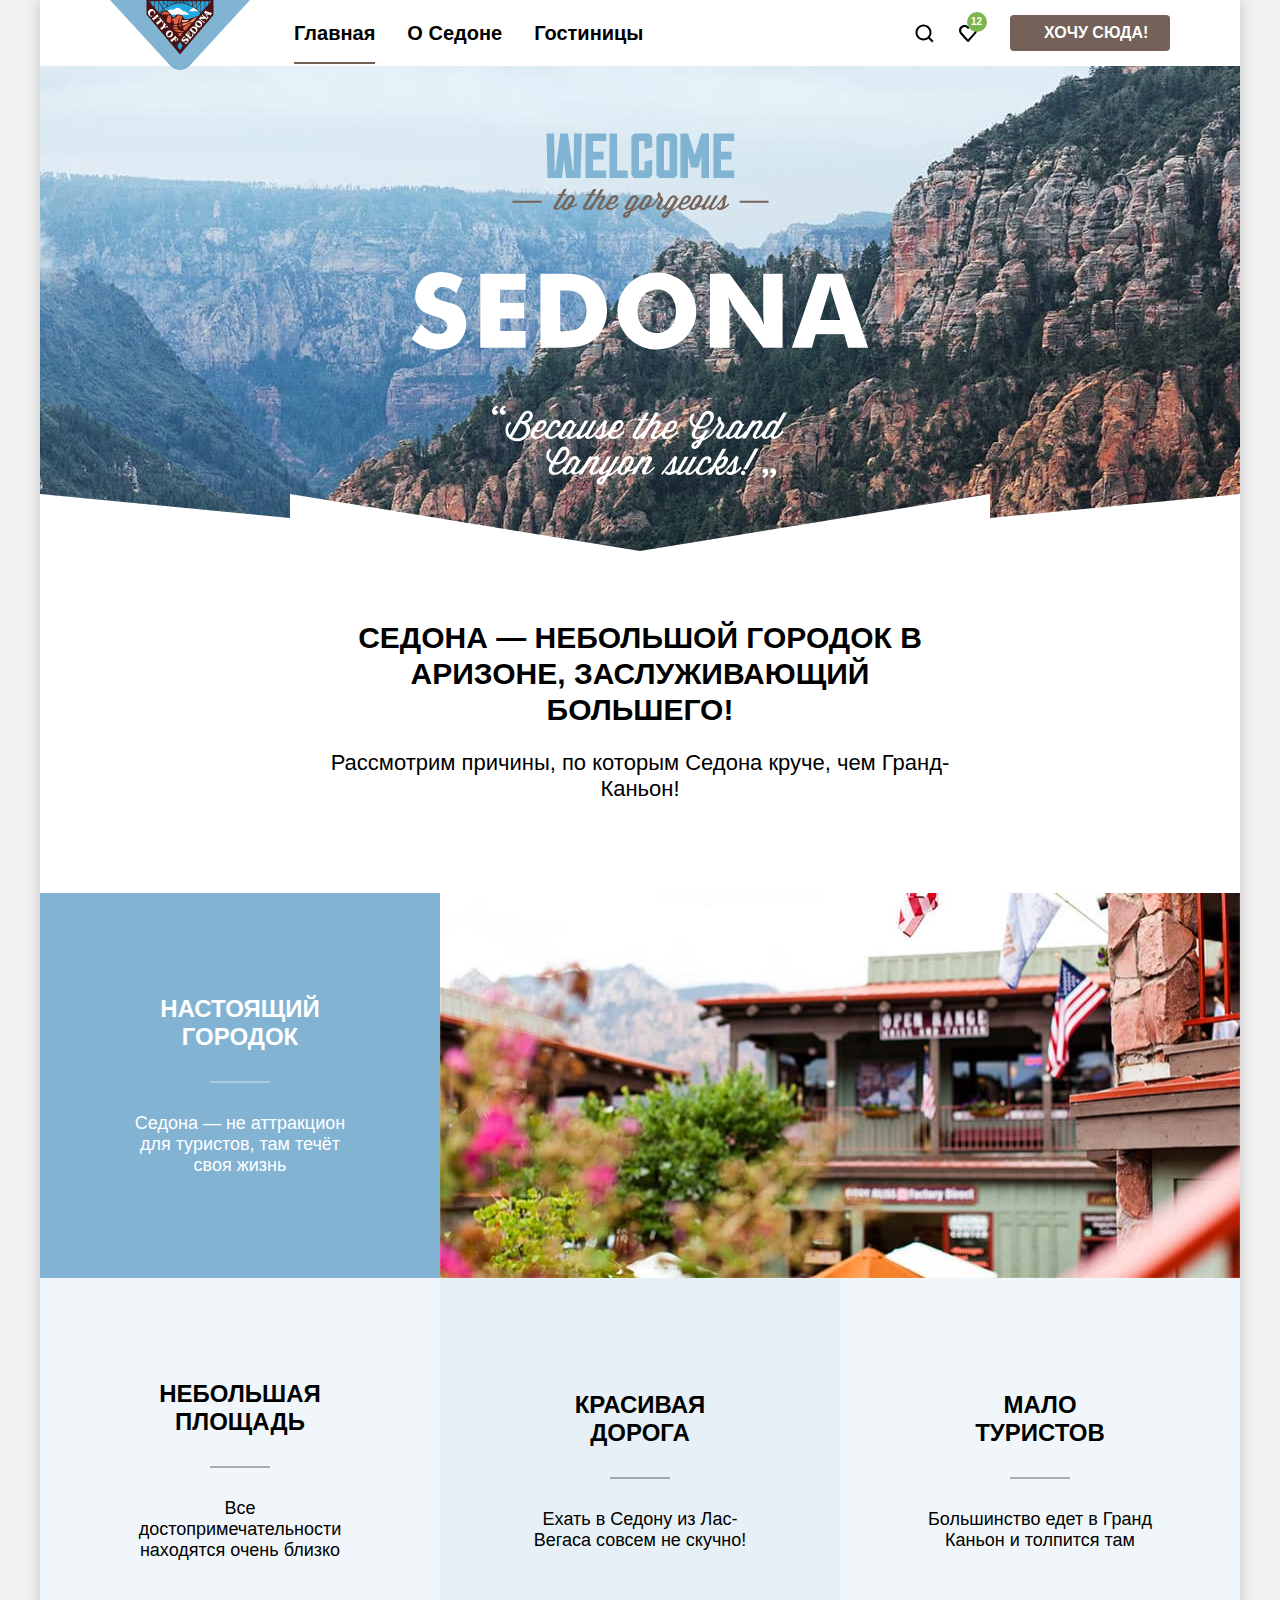
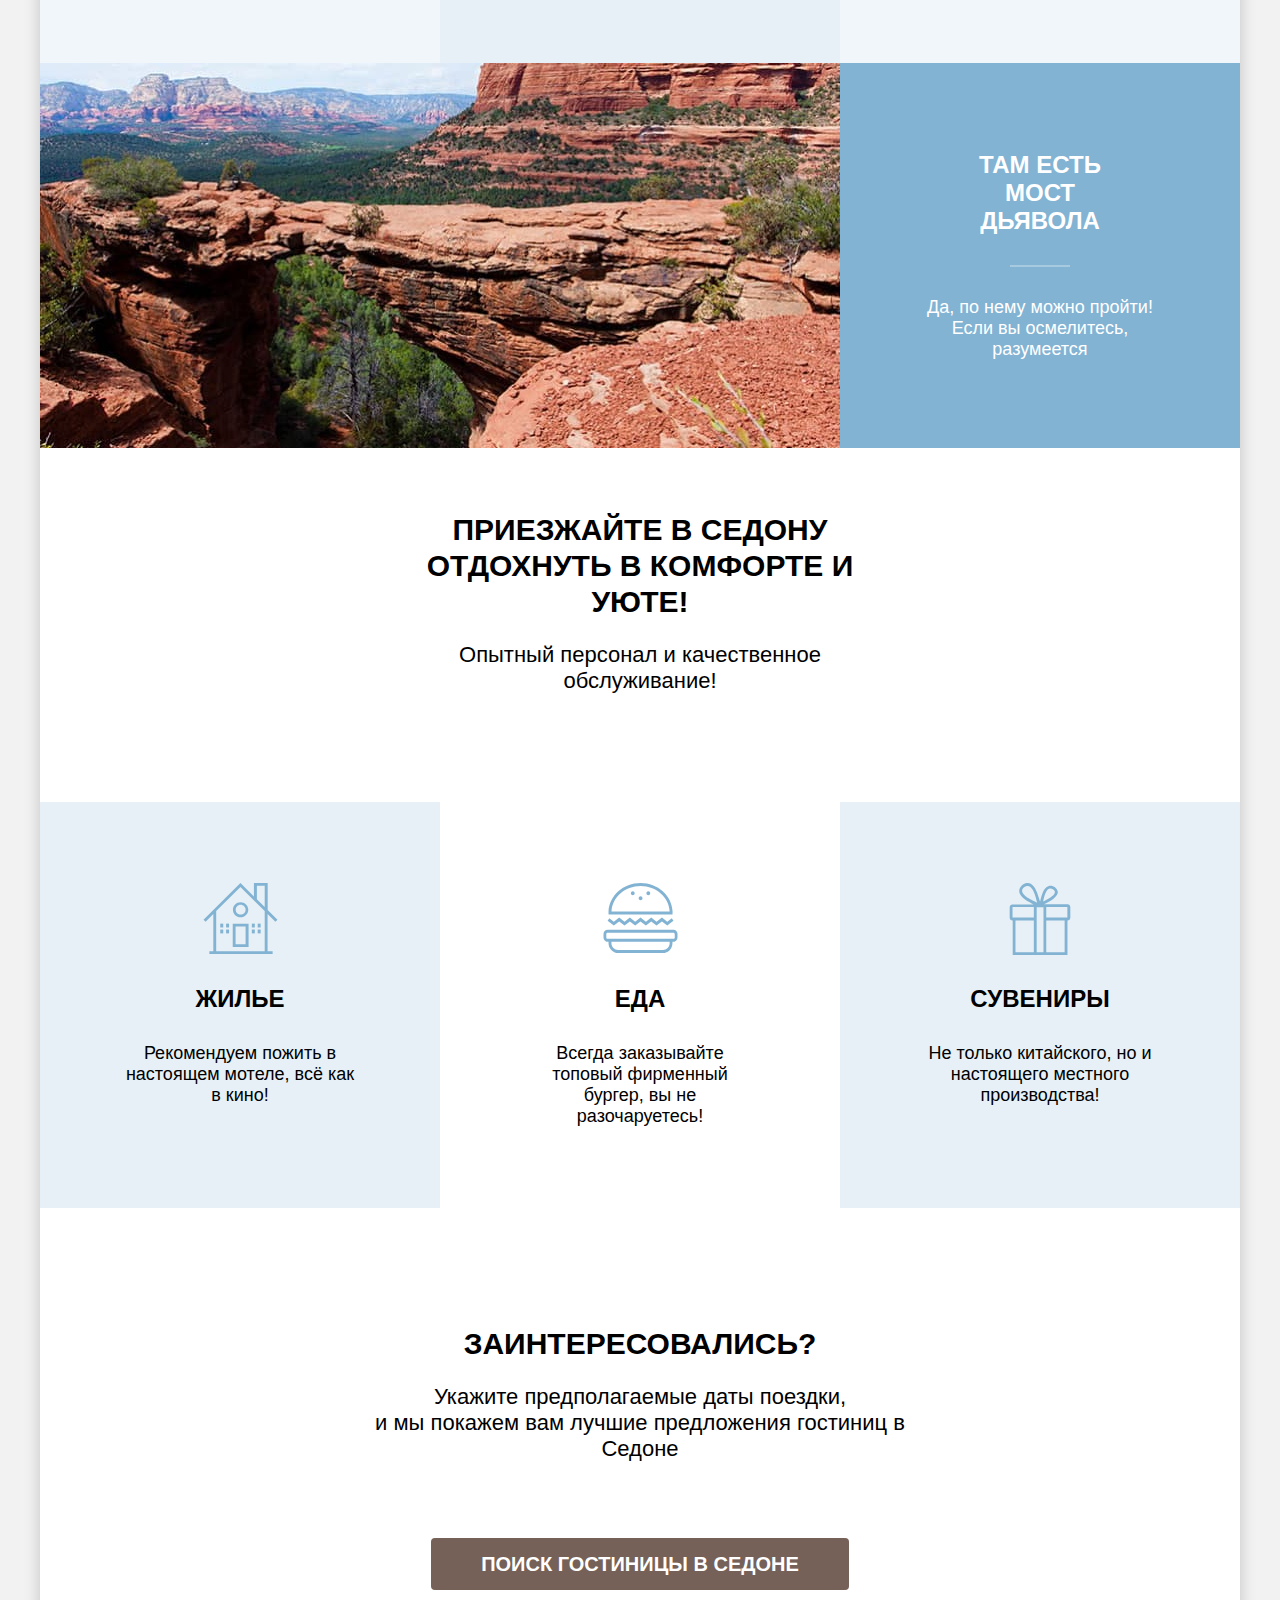
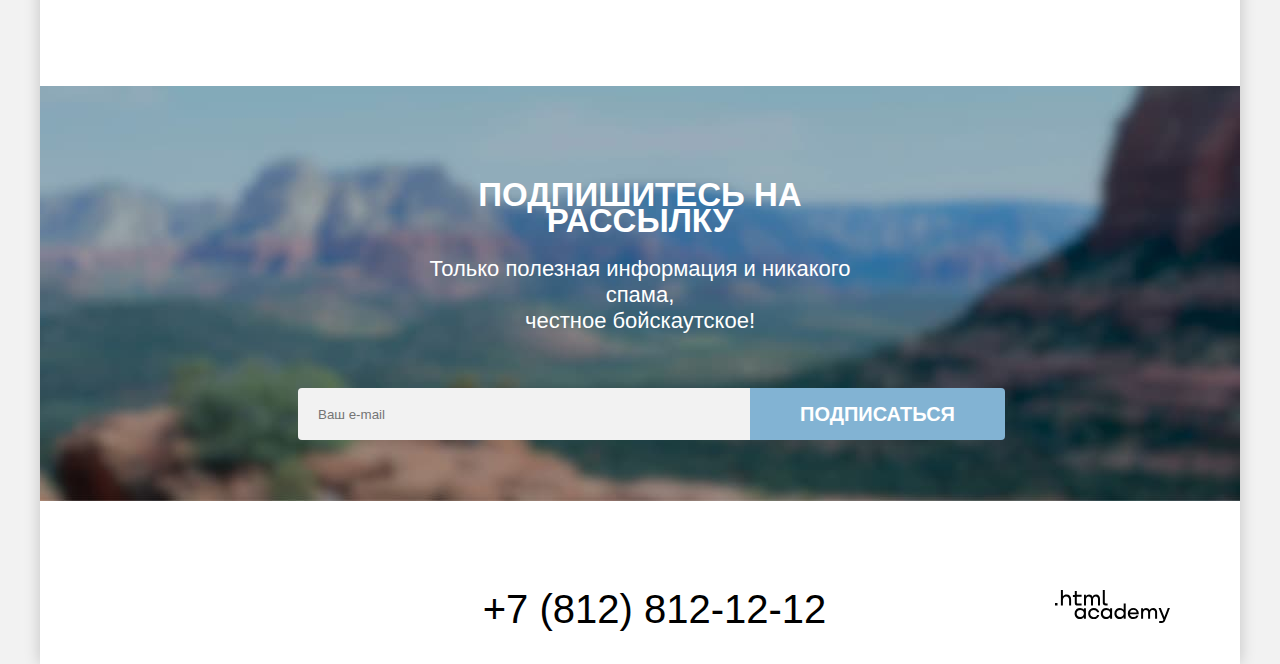
==== index.html @ 64627593 "Merge pull request #6 from LNBaxtin/master" ====
<!DOCTYPE html>
<html lang="ru">
  <head>
    <meta charset="utf-8">
    <title>HTML Academy: Седона</title>
    <link rel="stylesheet" href="styles/styles.css">
  </head>
  <body>
  <div class="wrapper">
    <header class="page-header">
      <nav class="navigation">
        <a class="logo-link">
          <img class="page-header-logo" alt="Логотип проекта Седона" src="images/logo.svg" width="140" height="70"></a>
        <ul class="navigation-list">
          <li class="navigation-item">
            <a class="navigation-link navigation-link-current">Главная</a>
          </li>
          <li class="navigation-item">
            <a class="navigation-link" href="#">О Седоне</a>
          </li>
          <li class="navigation-item">
            <a class="navigation-link" href="catalog.html">Гостиницы</a>
          </li>
        </ul>
        <ul class="navigation-list navigation-user">
          <li class="navigation-item navigation-icon">
            <a class="navigation-link" href="#">
              <div class="icon-search">
              <span class="visually-hidden">
                Поиск
              </span></div>
            </a>
          </li>
          <li class="navigation-item navigation-icon">
            <a class="navigation-link" href="#">
              <div class="icon-liked">
                <span class="visually-hidden">
                  Избранное
                </span>
              <div class="liked"><div class="liked-number">12</div></div></div>
            </a>
            </li>
        </ul>
        <a class="button brown-button navigation-button" href="#" aria-label="Регистрация"><span class="click">Хочу сюда!</span></a>
      </nav>
    </header>
    <main class="main-index">
      <section class="hero">
        <h1 class="visually-hidden">Добро пожаловать в Седону</h1>
      <div class="banner">
        <img class="welcome-background" alt="Горы" src="images/index-background.jpg" width="1200" height="485">
        <img class="welcome-text" alt="Welcome to the gorgeus Sedona, because the Grand Canyon sucks!" src="images/welcome.svg" width="458" height="352">
        <div class="divider"></div>
      </div>
      </section>
      <section class="reasons">
        <div class="reasons-text">
          <p class="heading-text">Седона — небольшой городок в Аризоне, заслуживающий большего!</p>
          <p class>Рассмотрим причины, по которым Седона круче, чем Гранд-Каньон!</p>
        </div>
        <h2 class="visually-hidden">Причины приехать</h2>
        <ul class="reasons-list">
          <li class="reasons-item blue-block">
            <div class="reason-card">
              <h3 class="block-title">Настоящий городок</h3>
              <div class="line light-line"></div>
              <p class="block-description">Седона — не аттракцион для туристов, там течёт своя жизнь</p>
            </div>
            <!-- <img src="images/advantages-town.jpg" alt="Фотография города" width="800" height="385"> -->
          </li>
          <li class="reasons-item">
            <img src="images/advantages-town.jpg" alt="Фотография города" width="800" height="385">
          </li>
          <li class="reasons-item ">
            <div class="reason-card">
              <h3 class="block-title">Небольшая площадь</h3>
              <div class="line dark-line"></div>
              <p class="block-description">Все достопримечательности находятся очень близко</p>
            </div>
          </li>
          <li class="reasons-item gray-block">
            <div class="reason-card">
              <h3 class="block-title">Красивая дорога</h3>
              <div class="line dark-line"></div>
              <p class="block-description">Ехать в Седону из Лас-Вегаса совсем не скучно!</p>
            </div>
          </li>
          <li class="reasons-item">
            <div class="reason-card">
              <h3 class="block-title">Мало туристов</h3>
              <div class="line dark-line"></div>
              <p class="block-description">Большинство едет в Гранд Каньон и толпится там</p>
            </div>
          </li>
          <li class="reasons-item blue-block">
            <div class="reason-card">
              <h3 class="block-title">Там есть мост дьявола</h3>
              <div class="line light-line"></div>
              <p class="block-description">Да, по нему можно пройти! Если вы осмелитесь, разумеется</p>
            </div>
            <!-- <img src="images/advantages-canyon.jpg" alt="Фотография моста дьявола" width="800" height="385"> -->
          </li>
          <li class="reasons-item">
            <img src="images/advantages-canyon.jpg" alt="Фотография моста дьявола" width="800" height="385">
          </li>
        </ul>
      </section>
      <section class="advantages">
        <div class="advantages-block">
          <h2 class="heading-text">Приезжайте в Седону отдохнуть в комфорте и уюте!</h2>
          <p>Опытный персонал и качественное обслуживание!</p>
        </div>
        <ul class="advantages-list">
          <li class="advantages-item gray-block">
            <div class="icon-home"></div>
            <h3 class="block-title">Жилье</h3>
            <p class="block-description">Рекомендуем пожить в настоящем мотеле, всё как в кино!</p>
          </li>
          <li class="advantages-item">
            <div class="icon-food"></div>
            <h3 class="block-title">Еда</h3>
            <p class="block-description">Всегда заказывайте топовый фирменный бургер, вы не разочаруетесь!</p>
          </li>
          <li class="advantages-item gray-block">
            <div class="icon-present"></div>
            <h3 class="block-title">Сувениры</h3>
            <p class="block-description">Не только китайского, но и настоящего местного производства!</p>
          </li>
        </ul>
      </section>
      <section class="search">
        <h2 class="heading-text">Заинтересовались?</h2>
        <p>Укажите предполагаемые даты поездки, <br>и мы покажем вам лучшие предложения гостиниц в Седоне</p>
        <button class="search-modal brown-button button big-button">Поиск гостиницы в Седоне</button>
      </section>
      <section class="newsletter">
        <div class="newsletter-block">
        <h2 class="newsletter-title">Подпишитесь на рассылку</h2>
        <p>Только полезная информация и никакого спама, <br>честное бойскаутское!</p></div>
        <div class="newsletter-form">
        <form class="newsletter-form" action="https://echo.htmlacademy.ru/" method="post">

          <input class="field"  placeholder="Ваш e-mail" type="email" name="newsletter-email" id="newsletter-email" required>

          <button class="newsletter-button button blue-button big-button" type="submit">
            <span>Подписаться</span>
          </button></div>
      </section>
    </main>
    <footer class="page-footer">
      <h2 class="visually-hidden">Как с нами связаться?</h2>
      <ul class="footer-social-list">
        <li class="footer-social-item">
          <a class="social-button" href="https://vk.com/htmlacademy">
            <span class="visually-hidden">VKontakte</span>
            <div class="icon-vk"></div>
          </a>
        </li>
        <li class="footer-social-item">
          <a class="social-button" href="https://t.me/htmlacademy">
            <span class="visually-hidden">Telegram</span>
            <div class="icon-tg"></div>
          </a>
        </li>
        <li class="footer-social-item">
          <a class="social-button" href="https://www.youtube.com/user/htmlacademyru">
            <span class="visually-hidden">Youtube</span>
            <div class="icon-yt"></div>
          </a>
        </li>
      </ul>
      <a class="number-phone" href="tel:+78128121212">+7 (812) 812-12-12</a>
      <a class="htmlacademy-link" href="https://htmlacademy.ru">
      <img class="footer-logo" alt="Ссылка на HTML Academy" src="images/logo_academy.svg" width="115" height="33">
      </a>
    </footer>
  </div>
         <!-- Модальное окно. modal - фон -->
    <div class="modal">
      <div class="modal__content">
         <!-- Контент модального окна -->
      </div>
   </div>
  </body>
</html>
---- styles/styles.css ----
@font-face {
  font-family: "PT Sans";
  font-weight: 400;
  font-style: normal;
  src: url("../fonts/ptsans-400.woff2");
  font-display: swap;
}
@font-face {
  font-family: "PT Sans Bold";
  font-weight: 700;
  font-style: normal;
  src: url("../fonts/ptsans-700.woff2");
  font-display: swap;
}

html {
  height: 100%;
}

body {
  font-family: "PT Sans", sans-serif;
  font-size: 22px;
  line-height: 26px;
  color:black;
  width: 1280px;
  background-color: #F2F2F2;
  margin: 0 auto;
  display: flex;
  flex-direction: column;
}

.wrapper {
  width: 1200px;
  background-color:#FFFFFF;
  box-shadow: 0 0 15px rgba(0, 0, 0, 0.2);
  margin: 0 auto;
}

.visually-hidden {
  position: absolute;
  width: 1px;
  height: 1px;
  margin: -1px;
  border: 0;
  padding: 0;
  white-space: nowrap;
  clip-path: inset(100%);
  clip: rect(0 0 0 0);
  overflow: hidden;
}

.navigation-link {
  font-family: "PT Sans Bold", sans-serif;
  font-weight: 700;
  font-size: 20px;
  line-height: 24px;
  text-decoration: none;
  color: black;
}

.navigation-link-current {
  border-bottom: 2px solid rgba(117, 98, 87, 1);
  padding-bottom: 18px;
}

.icon-search {
  min-width: 20px;
  min-height: 20px;
  background-image: url("../images/icons/search.svg");
  background-repeat: no-repeat;
  background-position: center;
}

.icon-liked {
  position: relative;
  min-width: 20px;
  min-height: 20px;
  background-image: url("../images/icons/like.svg");
  background-repeat: no-repeat;
  background-position: center;
}

.liked {
  position: absolute;
  color: white;
  background: #7DB54F;
  border-radius: 10px;
  min-width: 20px;
  min-height: 20px;
  text-align: center;
  padding-bottom: 4px;
  left: 9px;
  bottom: 11px;
  padding: 0;
}

.liked-number {
  font-size: 10px;
  line-height: 10px;
  padding: 5px 5px 5px 4px;
  text-align: center;
}

.button {
  font-family: "PT Sans Bold", sans-serif;
  font-weight: 700;
  text-decoration: none;
  line-height: 20px;
  font-size: 16px;
  padding: 8px 50px;
  color: white;
  text-transform: uppercase;
  border: none;
  border-radius: 4px;
  text-align: center;
}

.brown-button {
  background-color: rgba(117, 97, 87, 1);
}

.blue-button {
  background: #82B3D3;
}

.green-button {
  background: #7DB54F;
}

.big-button {
  font-size: 20px;
  line-height: 36px;
}

.transparent-button {
  background-color: rgba(255, 255, 255, 0);
  border: none;
}

.heading-text {
  font-family: "PT Sans Bold", sans-serif;
  font-weight: 700;
  font-size: 30px;
  line-height: 36px;
  text-transform: uppercase;
  margin: 0;
  /* text-align: center; */
}

.block-title {
  font-family: "PT Sans Bold", sans-serif;
  font-weight: 700;
  font-size: 24px;
  line-height: 28px;
  text-transform: uppercase;
  max-width: 175px;
  margin: auto;
  text-align: center;
  margin-bottom: 30px;
}

.block-description {
  font-size: 18px;
  line-height: 21px;
  text-align: center;
  margin: 0 85px;
}

.search {
  text-align: center;
  padding: 96px 304px;
}

.search-modal {
  margin-top: 54px;
}

.newsletter {
  color: white;
  background-image: url("../images/Subscribe.jpg");
  background-repeat: no-repeat;
  text-align: center;
  padding: 96px 258px 104px;
}

.newsletter-block {
  width: 475px;
  margin: 0 auto 54px;
}

.field {
  box-sizing: border-box;
  width: 452px;
  border-radius: 4px 0 0 4px;
  background: #F2F2F2;
  padding-left: 20px;
  border: none;
}

.newsletter-form {
  display: flex;
  margin: 0 auto;
  font-size: 18px;
  line-height: 24px;
}

.newsletter-inner {
  color:black;
  background-image: none;
}

.newsletter-button {
  border-radius: 0 4px 4px 0;
}

.newsletter-title {
  font-family: "PT Sans Bold", sans-serif;
  font-weight: 700;
  text-transform: uppercase;
  margin: 0;
}

.inner-header-title {
  font-family: "PT Sans Bold", sans-serif;
  font-weight: 700;
  font-size: 60px;
  line-height: 78px;
  margin: 0;
  margin-left: 70px;
}

.breadcrumbs {
  display: flex;
  align-items: center;
  list-style-type: none;
  text-align: center;
  margin: 0;
  padding: 0;
  margin-bottom: 40px;
  margin-left: 70px;
}

.breadcrumbs-home {
  min-width: 13px;
  min-height: 15px;
  background-image: url("../images/icons/breadcrumbs-home.svg");
  background-repeat: no-repeat;
}

.breadcrumbs-item:not(:last-child)::after {
  content: "";
  display: block;
  min-width: 8px;
  min-height: 20px;
  background-image: url("../images/icons/arrow-right.svg");
  background-repeat: no-repeat;
  margin-left: 10px;
}

.breadcrumbs-item {
  display: flex;
  font-size: 16px;
  line-height: 21px;
  margin-right: 10px;
  align-items: center;

}

.catalog-filter-title {
  font-family: "PT Sans Bold", sans-serif;
  font-weight: 700;
  font-size: 20px;
  line-height: 24px;
  padding: 0;
  margin-bottom: 32px;
}

.catalog-filter-group {
  border: none;
  padding: 0;
  margin: 0;
}

.filters-background {
  color:white;
  width: 100%;
  height: 100%;
  background-image: url("../images/background-filter.jpg");
  background-repeat: no-repeat;
  background-size: cover;
  padding-top: 35px;
  padding-bottom: 70px;
}

.input-price-min,.input-price-max {
  font-family: "PT Sans Bold", sans-serif;
  font-weight: 700;
  width: 103px;
  padding: 12px 20px;
  background: #F2F2F2;

}

.input-price-min {
  border-radius: 4px 0 0 4px;
}

.input-price-max {
  border-radius: 0 4px 4px 0;
}

.input-slider {
  width: 288px;
}

/* .input-price::placeholder {
  font-size: 18px;
  line-height: 24px;
  text-align: right;
} */

.button-group {
  display: flex;
  flex-direction: column;
  justify-content: flex-start;
  gap: 32px;
  padding-top: 56px;
}

.catalog-filter {
  display: flex;
  gap: 70px;
  margin-left: 70px;
}

/*Кастомные checkbox и radio */

.custom-checkbox {
  position: relative;
  display: inline-block;
  background: #FFFFFF;
  border-radius: 4px;
  width: 20px;
  height: 20px;
  margin-right: 16px;
  vertical-align: sub;
  /* border: 3px solid transparent; */

}

.real-checkbox {
  width: 0;
  height: 0;
  opacity: 0;
  position: absolute;
  z-index: -10;
}

.real-checkbox:focus + .custom-checkbox {
  box-shadow: 0 0 0 3px #83B3D3

}

.custom-checkbox::before {
  position: absolute;
  content: '';
  display: inline-block;
  width: 12px;
  height: 10px;
  background-image: url("../images/icons/checkbox.svg");
  background-size: contain;
  background-repeat: no-repeat;
  left: 50%;
  top: 55%;
  transform: translate(-50%, -50%) scale(0);
  transition: 0.2s ease-in;
}

.real-checkbox:checked + .custom-checkbox::before {
  transform: translate(-50%, -50%) scale(1);
}

.custom-radio {
  position: relative;
  display: inline-block;
  background: #FFFFFF;
  border-radius: 50%;
  width: 20px;
  height: 20px;
  margin-right: 16px;
  vertical-align: sub;
  /* border: 3px solid transparent; */
}

.real-radio {
  width: 0;
  height: 0;
  opacity: 0;
  position: absolute;
  z-index: -10;
}

.real-radio:focus + .custom-radio {
  box-shadow: 0 0 0 3px #83B3D3
}

.custom-radio::before {
  position: absolute;
  content: '';
  display: inline-block;
  width: 10px;
  height: 10px;
  border-radius: 50%;
  background-color: #3F5E72;
  left: 50%;
  top: 50%;
  transform: translate(-50%, -50%) scale(0);
  transition: 0.2s ease-in;
}

.real-radio:checked + .custom-radio::before {
  transform: translate(-50%, -50%) scale(1);
}

.custom-checkbox:hover, .custom-radio:hover, .control:hover {
  opacity: 0.6;
}

.custom-checkbox:active, .custom-radio:active, .control:active{
  opacity: 0.3;
}

.catalog-filter-list {
  list-style-type: none;
  padding: 0;
  margin: 0;
  width: 150px;
}

.catalog-filter-item:not(:last-child) {
  margin-bottom: 16px;
}

.slider {
  display: flex;
  flex-direction: column;
  width: 288px;
  margin-left: 70px;
}

.form-price {
  display: flex;
  margin-bottom: 36px;
}

.control {
  font-size: 18px;
  line-height: 23px;
}

.select-control {
  font-size: 18px;
  line-height: 21px;
  color: #333333;
  width: 292px;
  margin-left: auto;
  margin-right: 70px;
  border: 2px solid #E5E5E5;
  border-radius: 4px;
  padding: 14px 20px;
}

.hotel-results {
  width: 360px;
  margin: auto 0;
}

.hotel-list {
  display: flex;
  list-style-type: none;
  gap: 20px;
  flex-wrap: wrap;
  padding: 0;
  margin: 0 70px;
}

.hotel-card {
  box-sizing: border-box;
  width: 340px;
  padding: 20px;
  border: 1px solid #E6E6E6;
  border-radius: 4px;
  display: grid;
  column-gap: 20px;
  row-gap: 16px;
  grid-template-columns: repeat(2, 1fr);
  grid-template-areas:
      "image image"
      "link link"
      "type price"
      "button liked-button"
      "stars rating";
}

.hotel-card-image {
  grid-area: image;
}
.hotel-card-type {
  font-size: 18px;
  line-height: 21px;
  grid-area: type;
  text-align: start;
  margin: 0;
}
.hotel-card-price {
  font-size: 18px;
  line-height: 21px;
  grid-area: price;
  text-align: end;
  margin: 0;

}
.hotel-card-button {
  grid-area: button;
  box-sizing: border-box;
  padding: 8px 26px;

}
.hotel-card-button.blue-button {
  grid-area: liked-button;
  padding: 8px 20px;
}
.hotel-card-button.green-button {
  grid-area: liked-button;
  padding: 8px 18px;
}
.stars-area {
  grid-area: stars;
  height: 100%;
  display: flex;
  gap: 6px;
  align-items: center;

}
.star {
  background-image: url(../images/icons/star.svg);
  background-repeat: no-repeat;
  width: 18px;
  height: 17px;
}

.rating {
  grid-area: rating;
  text-transform: uppercase;
  font-size: 16px;
  line-height: 20px;
  color: #333333;
  background-color: #F2F2F2;
  padding: 9px 22px 8px 23px;
}

.text-rating {
  margin: 0;
}

.hotel-card-title {
  text-transform: capitalize;
  text-align: left;
  margin: 0;
  width: 100%;
}

.hotel-card-link {
  text-decoration: none;
  color: black;
  grid-area: link;
}

.number-phone {
  font-size: 40px;
  line-height: 40px;
  text-decoration: none;
  color: black;
  margin: 5px auto;
}

.navigation {
  box-sizing: border-box;
  display: flex;
}

.page-header {
  padding-left: 238px;
  padding-right: 70px;
  position: relative;
}

.logo-link {
  position: absolute;
  z-index: 2;
  left: 70px;
}

.navigation-list {
  margin: 0;
  padding: 0;
  list-style-type: none;
  display: flex;
  width: 440px;
  align-items: center;
  flex-wrap: wrap;
}

.navigation-user {
  margin-left: auto;
  width: 140px;
  justify-content: flex-end;
  margin-right: 20px;

}

.navigation-item{
  padding: 20px 16px;
}

.navigation-icon{
  padding: 22px 12px;
}

.navigation-button{
  box-sizing: border-box;
  width: 160px;
  margin: auto 0;
  padding: 8px 34px;
  /* Обратить внимание */
  white-space: nowrap;
  align-items: center;
}

.advantages {
  text-align: center;
}

.advantages-list {
  list-style-type: none;
  display: flex;
  padding: 0;
}

.advantages-item {
  width: 400px;
  padding: 81px 0;
}

.advantages-block {
  padding: 64px 0;
  margin: 0 auto;
  width: 505px;
}

/* .hero {
  width: 1200px;
} */

.banner {
  position: relative;
  width: 100%;
  height: 485px;

}

.welcome-background {
  position: absolute;
}

.divider {
  width: 1200px;
  height: 57px;
  background-image: url("../images/divider.png");
  background-repeat: no-repeat;
  background-position: bottom;
  position: absolute;
  z-index: 1;
  bottom: 0;
}

.welcome-text {
  position: absolute;
  top: 0;
  left: 0;
  right: 0;
  bottom: 0;
  margin: auto;
}

.reasons-text {
  width: 651px;
  text-align: center;
  margin: 0 auto;
  padding-top: 69px;
  padding-bottom: 69px;
}

/* .reasons {
  width: 1200px;
} */

.reason-card {
  margin: auto;
}

.line {
  height: 2px;
  width: 60px;
  margin: 30px auto;
}

.light-line {
  background-color: rgba(255, 255, 255, 0.3);
}

.dark-line {
background-color: rgba(0, 0, 0, 0.3);
}

.reasons-list {
  list-style-type: none;
  display: grid;
  grid-template-columns: 1fr 1fr 1fr;
  grid-template-rows: 1fr 1fr 1fr;
  width: 1200px;
  margin: 0;
  padding: 0;
  grid-row-gap: 0;
  align-items: stretch;
}

.reasons-item:nth-child(2) {
  grid-column-start: 2;
  grid-column-end: 4;
  grid-row-start: 1;
  grid-row-end: 1;
}

.reasons-item:nth-child(3) {
  grid-row-start: 2;
  grid-row-end: 2;
}

.reasons-item:nth-child(6) {
  grid-column-start: 3;
  grid-row-start: 3;
}

.reasons-item:nth-child(7) {
  grid-column-start: 1;
  grid-column-end: 2;
  grid-row-start: 3;
}

.reasons-item {
  background: rgba(131, 179, 211, 0.12);
  text-align: center;
  display: flex;
  flex-direction: column;
  width: 400px;
  margin: 0;
}

.icon-home {
  width: 75px;
  height: 72px;
  background-image: url("../images/icons/icon-home.svg");
  background-repeat: no-repeat;
  background-size: contain;
  margin: 0 auto;
  margin-bottom: 30px;
}

.icon-food {
  width: 75px;
  height: 72px;
  background-image: url("../images/icons/icon-burger.svg");
  background-repeat: no-repeat;
  background-size: contain;
  margin: 0 auto;
  margin-bottom: 30px;
}

.icon-present {
  width: 75px;
  height: 72px;
  background-image: url("../images/icons/icon-present.svg");
  background-repeat: no-repeat;
  background-size: contain;
  margin: 0 auto;
  margin-bottom: 30px;
  background-position: center;
}

.gray-block {
  background: rgba(131, 179, 211, 0.2);
}

.blue-block {
  background: #82B3D3;
  color: white;
}

.page-footer {
  display: flex;
  justify-content: space-between;
  padding: 40px 70px 30px;
}

.footer-social-list {
  display: flex;
  list-style-type: none;
  padding: 0;
  margin: auto 0;
  width: 144px;
  flex-wrap: wrap;
}

.footer-social-item {
  height: 40px;
  width: 48px;
}

.social-button {
  display: flex;
  margin: auto;
  height: inherit;
  align-items: center;
}

.icon-vk {
  background-image: url("../images/icons/vk.svg");
  background-repeat: no-repeat;
  background-position: center;
  min-width: 24px;
  height: 14px;
  margin: auto;
}

.icon-tg {
  background-image: url("../images/icons/tg.svg");
  background-repeat: no-repeat;
  background-position: center;
  min-width: 18px;
  min-height: 16px;
  margin: auto;
}

.icon-yt {
  background-image: url("../images/icons/yt.svg");
  background-repeat: no-repeat;
  background-position: center;
  min-width: 22px;
  min-height: 17px;
  margin: auto;
}

.htmlacademy-link {
  margin: auto 0;
}

.wrapper-sort {
  display: flex;
  margin: 50px 70px 40px 70px;
}

.sorting-list {
  display: flex;
  list-style-type: none;
  align-items: center;
  margin: 0;
  /* margin-left: auto; */
  padding: 0;
  gap: 8px;
}

.icon-list-six {
  width: 48px;
  height: 48px;
  background-image: url("../images/icons/icon-list-six.svg");
  background-repeat: no-repeat;
  background-position: center;
  border: 2px solid #000000;
  border-radius: 4px;
}

.icon-for-one {
  width: 48px;
  height: 48px;
  background-image: url("../images/icons/icon-for-one.svg");
  background-repeat: no-repeat;
  background-position: center;
  border: 2px solid #E5E5E5;
  border-radius: 4px;
}

.icon-list {
  width: 48px;
  height: 48px;
  background-image: url("../images/icons/icon-list.svg");
  background-repeat: no-repeat;
  background-position: center;
  border: 2px solid #E5E5E5;
  border-radius: 4px;
}

.divider-line {
  width: 1060px;
  height: 1px;
  background-color: rgba(230, 230, 230, 1);
  margin: 40px auto;
}

.pagination {
  display: flex;
  list-style-type: none;
  padding: 0;
  margin: 0;
  gap: 8px;
  margin-left: 70px;

}

.pagination-item {
  display: flex;
  align-items: center;
  width: 60px;
  height: 60px;
  font-family: "PT Sans Bold", sans-serif;
  font-weight: 700;
  line-height: 36px;
  font-size: 20px;
  color: white;
  border: none;
  border-radius: 4px;
  background: #82B3D3;
}

.pagination-link{
  color: inherit;
  text-decoration: none;
  margin: auto;
}

.pagination-item:first-child {
  background: #F2F2F2;
  color: #000000;
}

.pagination-item:nth-child(5) {
  background: #ffffff;
  color: #000000;
}
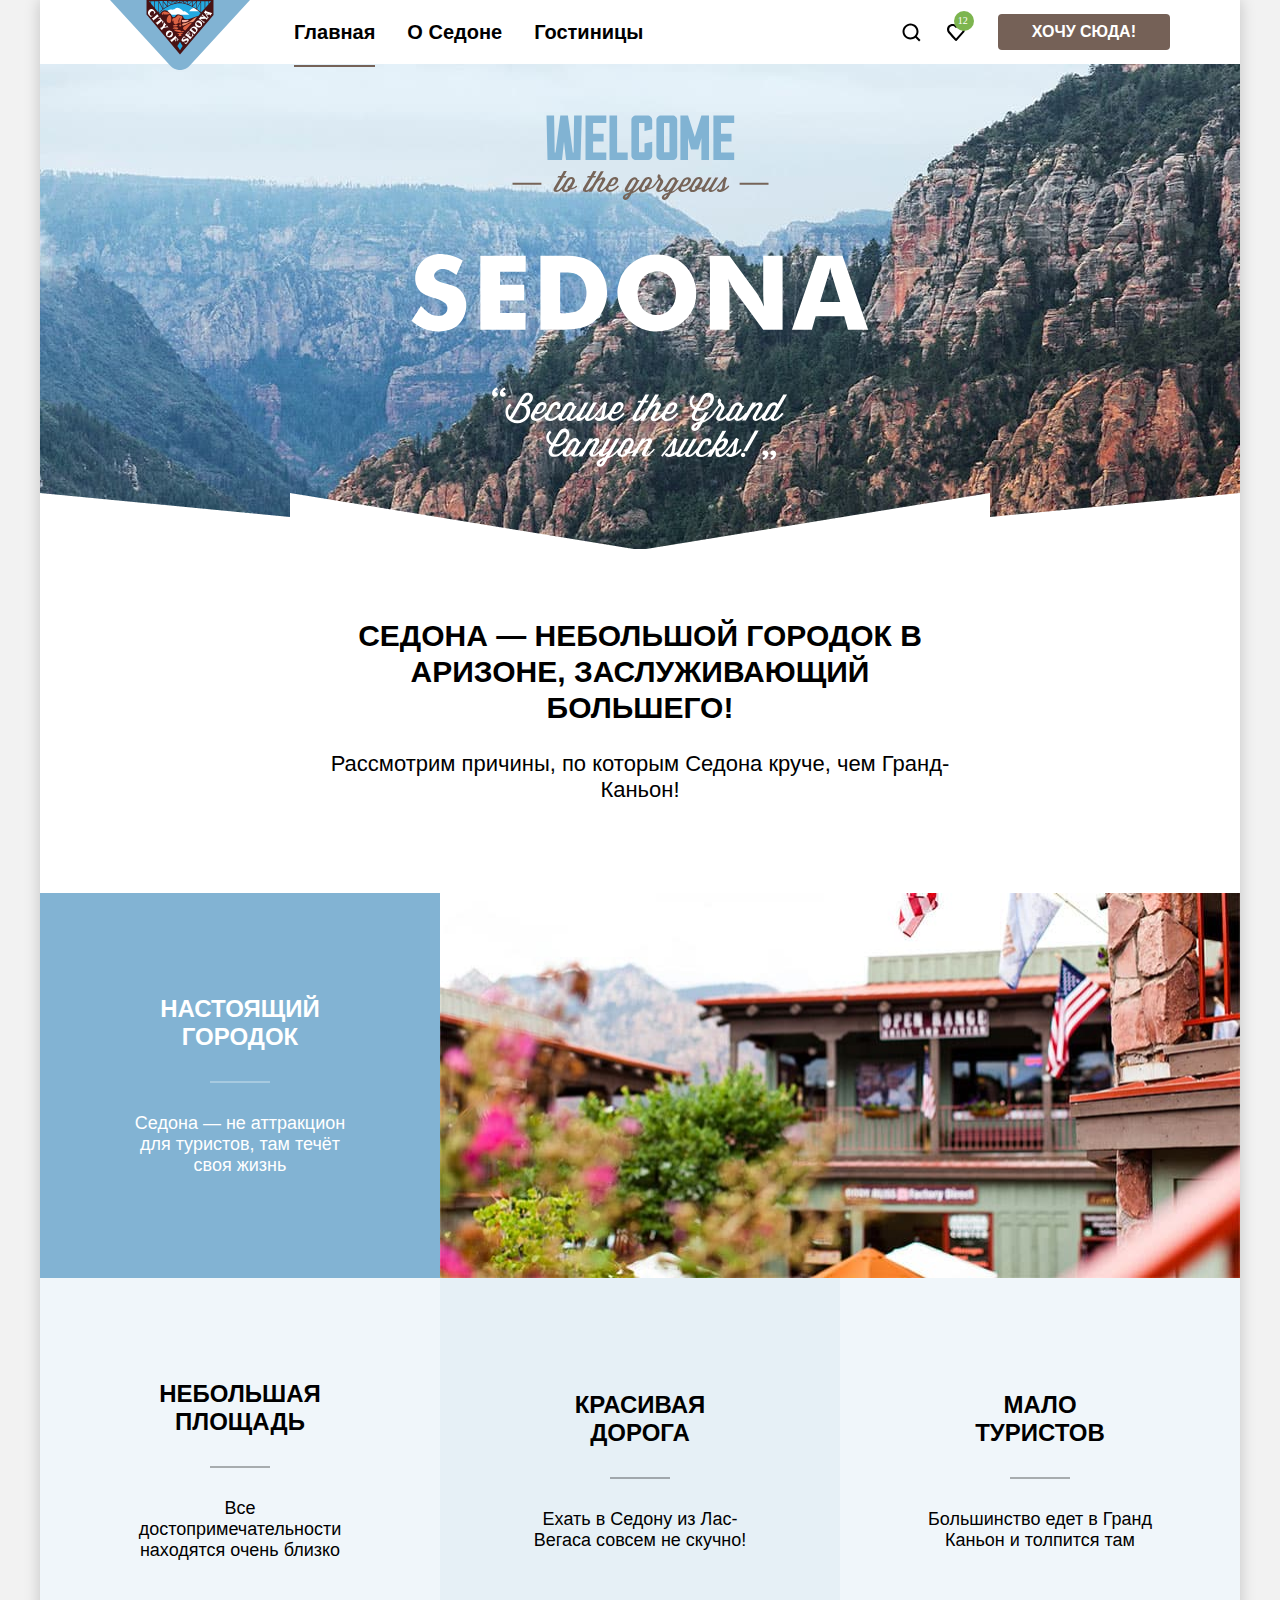
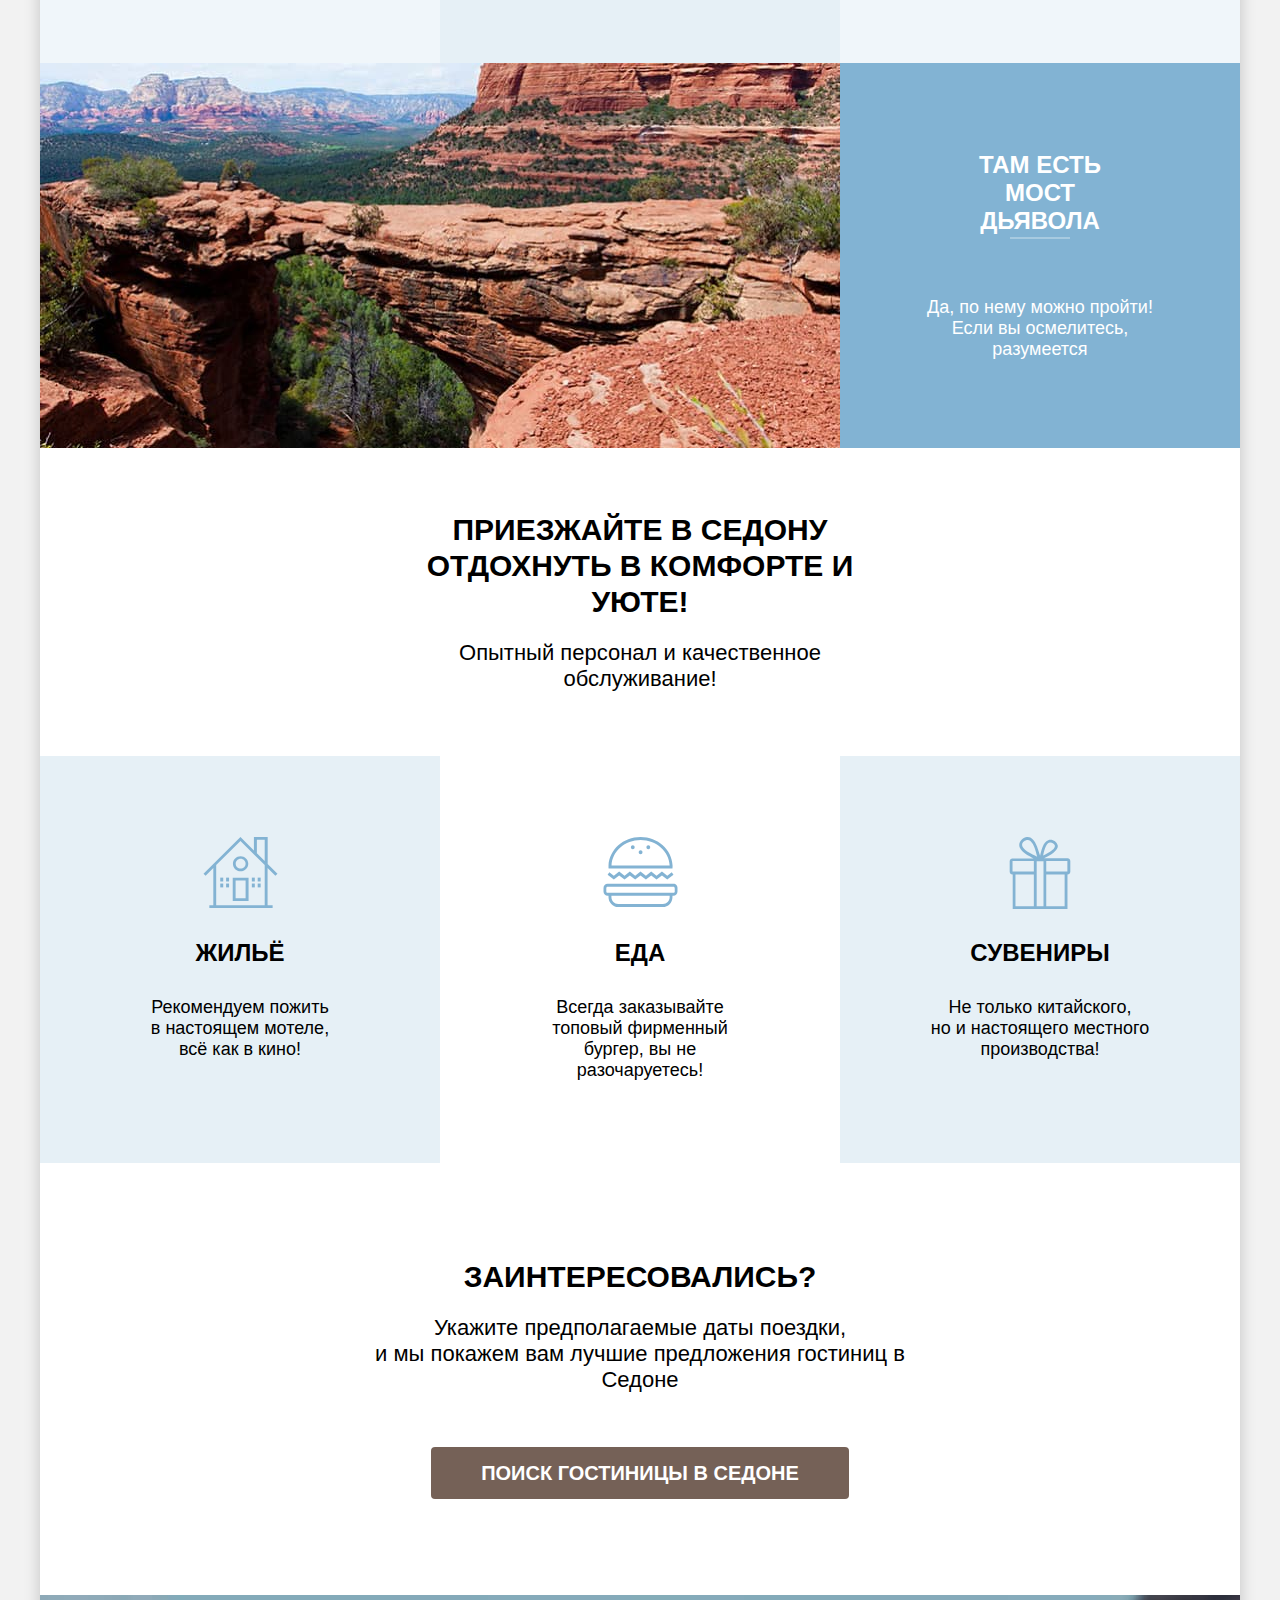
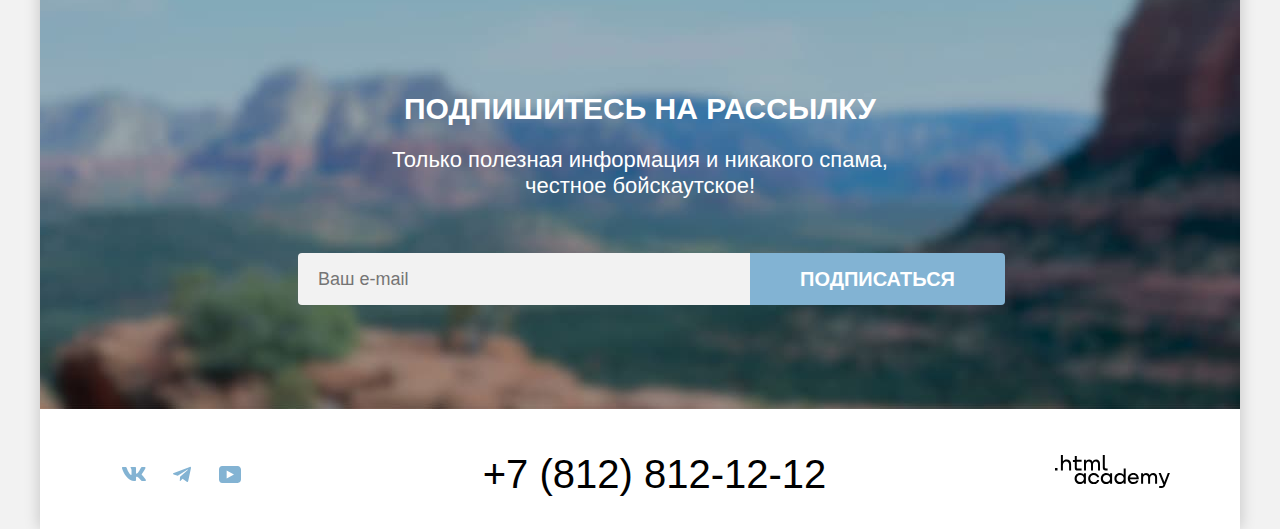
==== commit ef7abd3b: "Добавляет модальное окно, взаимодействие с элементами, заменяет div на псевдоэлементы, где возможно" ====
--- a/index.html
+++ b/index.html
@@ -4,6 +4,7 @@
     <meta charset="utf-8">
     <title>HTML Academy: Седона</title>
     <link rel="stylesheet" href="styles/styles.css">
+    <link rel="icon" type="image/png" sizes="32x32" href="images/favicon.svg">
   </head>
   <body>
   <div class="wrapper">
@@ -13,7 +14,7 @@
           <img class="page-header-logo" alt="Логотип проекта Седона" src="images/logo.svg" width="140" height="70"></a>
         <ul class="navigation-list">
           <li class="navigation-item">
-            <a class="navigation-link navigation-link-current">Главная</a>
+            <a class="navigation-link navigation-link-current" href="#!">Главная</a>
           </li>
           <li class="navigation-item">
             <a class="navigation-link" href="#">О Седоне</a>
@@ -23,124 +24,106 @@
           </li>
         </ul>
         <ul class="navigation-list navigation-user">
-          <li class="navigation-item navigation-icon">
-            <a class="navigation-link" href="#">
-              <div class="icon-search">
+          <li class="navigation-item navigation-icon ">
+            <a class="navigation-link icon-search" href="#">
               <span class="visually-hidden">
                 Поиск
-              </span></div>
+              </span>
             </a>
           </li>
           <li class="navigation-item navigation-icon">
-            <a class="navigation-link" href="#">
-              <div class="icon-liked">
+            <a class="navigation-link icon-liked" href="#">
                 <span class="visually-hidden">
                   Избранное
                 </span>
-              <div class="liked"><div class="liked-number">12</div></div></div>
+              <div class="liked"><div class="liked-number">12</div></div>
             </a>
-            </li>
+          </li>
         </ul>
         <a class="button brown-button navigation-button" href="#" aria-label="Регистрация"><span class="click">Хочу сюда!</span></a>
       </nav>
     </header>
-    <main class="main-index">
+    <main class="main-index main-container">
       <section class="hero">
         <h1 class="visually-hidden">Добро пожаловать в Седону</h1>
       <div class="banner">
         <img class="welcome-background" alt="Горы" src="images/index-background.jpg" width="1200" height="485">
         <img class="welcome-text" alt="Welcome to the gorgeus Sedona, because the Grand Canyon sucks!" src="images/welcome.svg" width="458" height="352">
-        <div class="divider"></div>
       </div>
       </section>
       <section class="reasons">
         <div class="reasons-text">
           <p class="heading-text">Седона — небольшой городок в Аризоне, заслуживающий большего!</p>
-          <p class>Рассмотрим причины, по которым Седона круче, чем Гранд-Каньон!</p>
+          <p class="reasons-description">Рассмотрим причины, по которым Седона круче, чем Гранд-Каньон!</p>
         </div>
         <h2 class="visually-hidden">Причины приехать</h2>
         <ul class="reasons-list">
           <li class="reasons-item blue-block">
             <div class="reason-card">
               <h3 class="block-title">Настоящий городок</h3>
-              <div class="line light-line"></div>
               <p class="block-description">Седона — не аттракцион для туристов, там течёт своя жизнь</p>
             </div>
-            <!-- <img src="images/advantages-town.jpg" alt="Фотография города" width="800" height="385"> -->
+            <img src="images/advantages-town.jpg" alt="Фотография города" width="800" height="385">
           </li>
           <li class="reasons-item">
-            <img src="images/advantages-town.jpg" alt="Фотография города" width="800" height="385">
-          </li>
-          <li class="reasons-item ">
             <div class="reason-card">
               <h3 class="block-title">Небольшая площадь</h3>
-              <div class="line dark-line"></div>
               <p class="block-description">Все достопримечательности находятся очень близко</p>
             </div>
           </li>
           <li class="reasons-item gray-block">
             <div class="reason-card">
-              <h3 class="block-title">Красивая дорога</h3>
-              <div class="line dark-line"></div>
+              <h3 class="block-title ">Красивая дорога</h3>
               <p class="block-description">Ехать в Седону из Лас-Вегаса совсем не скучно!</p>
             </div>
           </li>
           <li class="reasons-item">
             <div class="reason-card">
               <h3 class="block-title">Мало туристов</h3>
-              <div class="line dark-line"></div>
               <p class="block-description">Большинство едет в Гранд Каньон и толпится там</p>
             </div>
           </li>
           <li class="reasons-item blue-block">
-            <div class="reason-card">
-              <h3 class="block-title">Там есть мост дьявола</h3>
-              <div class="line light-line"></div>
+            <img src="images/advantages-canyon.jpg" alt="Фотография моста дьявола" width="800" height="385">
+            <div class="reason-card">
+              <h3 class="block-title">Там есть<br> мост дьявола</h3>
               <p class="block-description">Да, по нему можно пройти! Если вы осмелитесь, разумеется</p>
             </div>
-            <!-- <img src="images/advantages-canyon.jpg" alt="Фотография моста дьявола" width="800" height="385"> -->
-          </li>
-          <li class="reasons-item">
-            <img src="images/advantages-canyon.jpg" alt="Фотография моста дьявола" width="800" height="385">
           </li>
         </ul>
       </section>
       <section class="advantages">
         <div class="advantages-block">
           <h2 class="heading-text">Приезжайте в Седону отдохнуть в комфорте и уюте!</h2>
-          <p>Опытный персонал и качественное обслуживание!</p>
+          <p class="advantages-text">Опытный персонал и качественное обслуживание!</p>
         </div>
         <ul class="advantages-list">
-          <li class="advantages-item gray-block">
-            <div class="icon-home"></div>
-            <h3 class="block-title">Жилье</h3>
-            <p class="block-description">Рекомендуем пожить в настоящем мотеле, всё как в кино!</p>
-          </li>
-          <li class="advantages-item">
-            <div class="icon-food"></div>
-            <h3 class="block-title">Еда</h3>
-            <p class="block-description">Всегда заказывайте топовый фирменный бургер, вы не разочаруетесь!</p>
-          </li>
-          <li class="advantages-item gray-block">
-            <div class="icon-present"></div>
-            <h3 class="block-title">Сувениры</h3>
-            <p class="block-description">Не только китайского, но и настоящего местного производства!</p>
+          <li class="advantages-item gray-block advantages-home">
+            <h3 class="block-title-advantages">Жильё</h3>
+            <p class="block-description-advantages">Рекомендуем пожить<br> в настоящем мотеле,<br> всё как в кино!</p>
+          </li>
+          <li class="advantages-item advantages-food">
+            <h3 class="block-title-advantages">Еда</h3>
+            <p class="block-description-advantages">Всегда заказывайте<br> топовый фирменный бургер, вы не разочаруетесь!</p>
+          </li>
+          <li class="advantages-item gray-block advantages-present">
+            <h3 class="block-title-advantages">Сувениры</h3>
+            <p class="block-description-advantages">Не только китайского,<br> но и настоящего местного производства!</p>
           </li>
         </ul>
       </section>
       <section class="search">
         <h2 class="heading-text">Заинтересовались?</h2>
-        <p>Укажите предполагаемые даты поездки, <br>и мы покажем вам лучшие предложения гостиниц в Седоне</p>
+        <p class="search-description">Укажите предполагаемые даты поездки, <br>и мы покажем вам лучшие предложения гостиниц в Седоне</p>
         <button class="search-modal brown-button button big-button">Поиск гостиницы в Седоне</button>
       </section>
       <section class="newsletter">
-        <div class="newsletter-block">
         <h2 class="newsletter-title">Подпишитесь на рассылку</h2>
-        <p>Только полезная информация и никакого спама, <br>честное бойскаутское!</p></div>
+        <p class="newsletter-description">Только полезная информация и никакого спама, <br>честное бойскаутское!</p>
         <div class="newsletter-form">
         <form class="newsletter-form" action="https://echo.htmlacademy.ru/" method="post">
 
-          <input class="field"  placeholder="Ваш e-mail" type="email" name="newsletter-email" id="newsletter-email" required>
+          <input class="newsletter-field field"  placeholder="Ваш e-mail" type="email" name="newsletter-email" id="newsletter-email" required>
 
           <button class="newsletter-button button blue-button big-button" type="submit">
             <span>Подписаться</span>
@@ -151,35 +134,95 @@
       <h2 class="visually-hidden">Как с нами связаться?</h2>
       <ul class="footer-social-list">
         <li class="footer-social-item">
-          <a class="social-button" href="https://vk.com/htmlacademy">
+          <a class="social-button icon-vk" href="https://vk.com/htmlacademy">
             <span class="visually-hidden">VKontakte</span>
-            <div class="icon-vk"></div>
+            <svg width="24" height="14" viewBox="0 0 24 14" fill="none">
+              <path fill-rule="evenodd" clip-rule="evenodd" d="M23.45 0.948C23.616 0.402 23.45 0 22.655 0H20.03C19.362 0 19.054 0.347 18.887 0.73C18.887 0.73 17.552 3.926 15.661 6.002C15.049 6.604 14.771 6.795 14.437 6.795C14.27 6.795 14.019 6.604 14.019 6.057V0.948C14.019 0.292 13.835 0 13.279 0H9.151C8.734 0 8.483 0.304 8.483 0.593C8.483 1.214 9.429 1.358 9.526 3.106V6.904C9.526 7.737 9.373 7.888 9.039 7.888C8.149 7.888 5.984 4.677 4.699 1.003C4.45 0.288 4.198 0 3.527 0H0.9C0.15 0 0 0.347 0 0.73C0 1.412 0.89 4.8 4.145 9.281C6.315 12.341 9.37 14 12.153 14C13.822 14 14.028 13.632 14.028 12.997V10.684C14.028 9.947 14.186 9.8 14.715 9.8C15.105 9.8 15.772 9.992 17.33 11.467C19.11 13.216 19.403 14 20.405 14H23.03C23.78 14 24.156 13.632 23.94 12.904C23.702 12.18 22.852 11.129 21.725 9.882C21.113 9.172 20.195 8.407 19.916 8.024C19.527 7.533 19.638 7.314 19.916 6.877C19.916 6.877 23.116 2.451 23.449 0.948H23.45Z" fill="#83B3D3"/>
+              </svg>
           </a>
         </li>
         <li class="footer-social-item">
-          <a class="social-button" href="https://t.me/htmlacademy">
+          <a class="social-button icon-tg" href="https://t.me/htmlacademy">
             <span class="visually-hidden">Telegram</span>
-            <div class="icon-tg"></div>
+            <svg width="18" height="17" viewBox="0 0 18 17" fill="none">
+              <path d="M16.785 0.955705L0.840489 7.1042C-0.247661 7.54126 -0.241365 8.14828 0.640845 8.41897L4.73445 9.69597L14.2058 3.72014C14.6537 3.44766 15.0629 3.59424 14.7265 3.89281L7.05283 10.8183H7.05104L7.05283 10.8192L6.77045 15.0387C7.18413 15.0387 7.36669 14.8489 7.59871 14.625L9.58705 12.6915L13.7229 15.7464C14.4855 16.1664 15.0332 15.9506 15.2229 15.0405L17.9379 2.2453C18.2158 1.13107 17.5126 0.626562 16.785 0.955705V0.955705Z" fill="#83B3D3"/>
+              </svg>
           </a>
         </li>
         <li class="footer-social-item">
-          <a class="social-button" href="https://www.youtube.com/user/htmlacademyru">
+          <a class="social-button icon-yt" href="https://www.youtube.com/user/htmlacademyru">
             <span class="visually-hidden">Youtube</span>
-            <div class="icon-yt"></div>
+            <svg width="22" height="17" viewBox="0 0 22 17" fill="none">
+              <path d="M18.607 0H3.17413C1.31343 0 0 1.59375 0 3.4V13.4937C0 15.4062 1.31343 17 3.17413 17H18.8259C20.4677 17 22 15.4062 22 13.6V3.4C21.7811 1.59375 20.4677 0 18.607 0ZM7.66169 12.5375V4.4625L14.995 8.5L7.66169 12.5375Z" fill="#83B3D3"/>
+              </svg>
           </a>
         </li>
       </ul>
       <a class="number-phone" href="tel:+78128121212">+7 (812) 812-12-12</a>
       <a class="htmlacademy-link" href="https://htmlacademy.ru">
-      <img class="footer-logo" alt="Ссылка на HTML Academy" src="images/logo_academy.svg" width="115" height="33">
+        <svg width="115" height="33" viewBox="0 0 115 33" fill="none" xmlns="http://www.w3.org/2000/svg">
+          <path fill-rule="evenodd" clip-rule="evenodd" d="M7.9999 6.2C8.7999 5.2 9.9999 4.5 11.5999 4.5C14.2999 4.5 16.1999 6.4 16.0999 9.4V15.5H14.0999V9.8C14.0999 8 12.9999 6.6 11.1999 6.6C9.1999 6.6 7.8999 8.1 7.8999 10.2V15.5H5.8999V0H7.8999V6.2H7.9999ZM0 15.5V12.9H2.5V15.5H0ZM26.5999 4.79998H21.7999V1.09998H19.7999V4.89998H17.8999V6.89998H19.7999V12.9C19.7999 14.6 20.7999 15.6 22.4999 15.6H26.5999V13.6H22.8999C22.1999 13.6 21.7999 13.2 21.7999 12.5V6.79998H26.5999V4.79998ZM37.6 6.69998C38.2 5.39998 39.5 4.59998 41.1 4.59998C43.6 4.59998 45.1 6.39998 45 8.89997V15.4H43V9.09998C43 7.49998 42.1 6.49998 40.6 6.49998C39.4 6.49998 38 7.39998 38 9.79998V15.4H36V9.09998C36 7.49998 35.1 6.49998 33.6 6.49998C32 6.49998 31 7.99998 31 9.99998V15.4H29V4.79998H30.9V6.39998H31C31.6 5.39998 32.7 4.59998 34.1 4.59998C35.7 4.59998 36.9 5.49998 37.5 6.69998H37.6ZM47.8 12.7C47.8 14.4 48.8 15.4 50.6 15.4H52.6V13.4H50.9001C50.2001 13.4 49.8 13 49.8 12.3V0H47.8V12.7ZM25.0001 17.9C26.7001 17.9 28.0001 18.6 28.9001 19.7V18.2H30.9001V28.8H28.9001V27.2H28.8001C28.0001 28.3 26.8001 29.1 25.0001 29.1C21.9001 29.1 19.6001 26.8 19.6001 23.5C19.6001 20.2 21.9001 17.9 25.0001 17.9ZM21.7001 23.5C21.7001 25.5 23.1001 27.1 25.3001 27.1C27.5001 27.1 28.9001 25.4 28.9001 23.5C28.9001 21.5 27.5001 19.9 25.3001 19.9C23.1001 19.9 21.7001 21.5 21.7001 23.5ZM44.2 22C43.7 19.6 41.5999 17.9 38.7999 17.9C35.3999 17.9 33.2 20.4 33.2 23.5C33.2 26.6 35.3999 29.1 38.7999 29.1C41.5999 29.1 43.7 27.3 44.2 24.9H42.0999C41.7 26.2 40.3999 27.2 38.7999 27.2C36.5999 27.2 35.2 25.6 35.2 23.6C35.2 21.6 36.5999 20 38.7999 20C40.3999 20 41.5999 21 42.0999 22.2H44.2V22ZM51.2001 17.9C52.9001 17.9 54.2001 18.6 55.1 19.7V18.2H57.1V28.8H55.1V27.2H55C54.2001 28.3 53 29.1 51.2001 29.1C48.1001 29.1 45.8 26.8 45.8 23.5C45.8 20.2 48.1001 17.9 51.2001 17.9ZM47.9001 23.5C47.9001 25.5 49.3 27.1 51.5 27.1C53.6 27.1 55.1 25.4 55.1 23.5C55.1 21.5 53.7001 19.9 51.5 19.9C49.3 19.9 47.9001 21.5 47.9001 23.5ZM68.6999 19.8C67.7999 18.7 66.4999 17.9 64.7999 17.9C61.6999 17.9 59.3999 20.2 59.3999 23.5C59.3999 26.8 61.5999 29.1 64.7999 29.1C66.4999 29.1 67.7999 28.3 68.5999 27.3H68.6999V28.8H70.6999V13.4H68.6999V19.8ZM65.0999 27.1C62.8999 27.1 61.4999 25.5 61.4999 23.5C61.4999 21.5 62.8999 19.9 65.0999 19.9C67.2999 19.9 68.6999 21.5 68.6999 23.5C68.5999 25.5 67.1999 27.1 65.0999 27.1ZM72.8 23.5C72.8 20.4 75 17.9 78.3 17.9C81.8 17.9 84 20.6 83.8 24.2H75C75.1 25.8 76.5 27.1 78.4 27.1C79.8 27.1 80.9 26.5 81.4 25.5H83.5C82.8 27.8 80.8 29.1 78.3 29.1C74.9 29.1 72.8 26.5 72.8 23.5ZM81.6 22.4C81.3 20.8 80 19.8 78.3 19.8C76.6001 19.8 75.4 20.9 75.1 22.4H81.6ZM98.2001 17.9C96.6001 17.9 95.3001 18.7 94.6001 19.9H94.5001C93.9001 18.7 92.7001 17.9 91.1001 17.9C89.7001 17.9 88.6001 18.6 88.0001 19.7V18.2H86.1001V28.8H88.1001V23.4C88.1001 21.4 89.1001 20 90.7001 19.9C92.2001 19.9 93.1001 20.9 93.1001 22.5V28.8H95.1001V23.2C95.1001 20.8 96.5001 19.9 97.7001 19.9C99.2001 19.9 100.1 20.9 100.1 22.5V28.8H102.1V22.3C102.2 19.7 100.7 17.9 98.2001 17.9ZM105.8 18.1L109.4 27L112.8 18.1H114.9L110.2 30.3C109.5 32.1 108.5 32.9 106.7 32.9H104.2V30.9H106.7C107.7 30.9 108.1 30.6 108.4 29.7L103.6 18.1H105.8Z" fill="black"/>
+          </svg>
       </a>
     </footer>
   </div>
-         <!-- Модальное окно. modal - фон -->
-    <div class="modal">
-      <div class="modal__content">
-         <!-- Контент модального окна -->
-      </div>
-   </div>
+
+  <!-- Модальное окно -->
+
+  <div class="modal-container visually-hidden">
+    <div class="modal modal-search visually-hidden">
+      <button class="modal-close-button"><svg width="15" height="15" viewBox="0 0 15 15">
+        <path d="M14.4907 1.78279L13.1984 0.490479L7.49072 6.19817L1.78303 0.490479L0.490723 1.78279L6.19842 7.49048L0.490723 13.1982L1.78303 14.4905L7.49072 8.78279L13.1984 14.4905L14.4907 13.1982L8.78303 7.49048L14.4907 1.78279Z" fill="black"/>
+        </svg>
+        <span class="visually-hidden">Закрыть</span>
+      </button>
+      <section class="modal-content">
+        <h2 class="modal-title">Поиск гостиницы в Седоне</h2>
+        <form class="search-form" action="https://echo.htmlacademy.ru/" method="post">
+          <div class="field-group date-group date-in">
+            <label class="date-label" for="date-start">Дата Заезда:</label>
+            <input class="date-field modal-field" type="date" id="date-start" name="date-start" value="2020-04-27" aria-valuemin="2023-02-28" placeholder="Укажите дату">
+          </div>
+          <div class="field-group date-group date-out">
+            <label class="date-label" for="date-end">Дата Выезда:</label>
+            <input class="date-field modal-field" type="date" id="date-end" name="date-end" value="2023-09-01" aria-valuemin="2023-02-28" placeholder="Укажите дату">
+          </div>
+          <div class="value-people-wrapper">
+            <div class="field-group value-people">
+              <label class="value-people-label" for="value-people">Взрослые:</label>
+              <div class="value-people-input">
+                <div class="value-people-button">
+                  <button class="plus-minus" type="button"><svg width="14" height="2" viewBox="0 0 14 2" fill="none">
+                  <path d="M0 0L0 2L14 2V0L0 0Z" fill="#756157" fill-opacity="0.3"/>
+                  </svg></button></div>
+                <input class="people-form modal-field" type="number" id="value-people" name="value-people" value="2">
+                <div class="value-people-button">
+                  <button class="plus-minus" type="button"><svg width="14" height="14" viewBox="0 0 14 14" fill="none">
+                  <path d="M14 6H8V0H6V6H0V8H6V14H8V8H14V6Z" fill="#756157" fill-opacity="0.3"/>
+                  </svg></button>
+                </div>
+              </div>
+            </div>
+            <div class="field-group value-people">
+              <label class="value-people-label value-kids" for="value-kids">Дети: <span class="info" data-tooltip="Укажите количество детей, которые будут с вами, возраст которых от 6 до 18 лет. Дети до 6 лет размещаются бесплатно."></span></label>
+              <div class="value-people-input">
+                <div class="value-people-button">
+                  <button class="plus-minus" type="button"><svg width="14" height="2" viewBox="0 0 14 2" fill="none">
+                  <path d="M0 0L0 2L14 2V0L0 0Z" fill="#756157" fill-opacity="0.3"/>
+                  </svg></button></div>
+                <input class="people-form modal-field" type="number" id="value-kids" name="value-kids" value="2">
+                <div class="value-people-button">
+                  <button class="plus-minus" type="button"><svg width="14" height="14" viewBox="0 0 14 14" fill="none">
+                  <path d="M14 6H8V0H6V6H0V8H6V14H8V8H14V6Z" fill="#756157" fill-opacity="0.3"/>
+                  </svg></button>
+                </div>
+              </div>
+            </div>
+          </div>
+          <a class="button searching-button blue-button" href='#'>Найти</a>
+        </form>
+      </section>
+    </div>
+  </div>
   </body>
 </html>
--- a/styles/styles.css
+++ b/styles/styles.css
@@ -21,12 +21,13 @@
   font-family: "PT Sans", sans-serif;
   font-size: 22px;
   line-height: 26px;
-  color:black;
-  width: 1280px;
+  color:#000000;
+  min-width: 1280px;
   background-color: #F2F2F2;
   margin: 0 auto;
   display: flex;
   flex-direction: column;
+  min-height: 100%;
 }
 
 .wrapper {
@@ -47,6 +48,10 @@
   clip-path: inset(100%);
   clip: rect(0 0 0 0);
   overflow: hidden;
+}
+
+.main-container {
+  flex-grow: 1;
 }
 
 .navigation-link {
@@ -55,50 +60,57 @@
   font-size: 20px;
   line-height: 24px;
   text-decoration: none;
-  color: black;
+  color: #000000;
 }
 
 .navigation-link-current {
-  border-bottom: 2px solid rgba(117, 98, 87, 1);
-  padding-bottom: 18px;
-}
-
-.icon-search {
-  min-width: 20px;
-  min-height: 20px;
-  background-image: url("../images/icons/search.svg");
-  background-repeat: no-repeat;
-  background-position: center;
-}
-
-.icon-liked {
   position: relative;
-  min-width: 20px;
-  min-height: 20px;
-  background-image: url("../images/icons/like.svg");
-  background-repeat: no-repeat;
-  background-position: center;
-}
-
-.liked {
-  position: absolute;
-  color: white;
+}
+
+.navigation-link-current::before {
+  content: "";
+  position: absolute;
+  height: 2px;
+  background-color: rgba(117, 98, 87, 1);
+  top: 44px;
+  right: 0;
+  left: 0;
+  z-index: 10;
+}
+
+.navigation-link:hover {
+  opacity: 0.7;
+}
+
+.navigation-link:active {
+  opacity: 0.4;
+}
+
+.icon-liked::after {
+  content: "";
+  position: absolute;
   background: #7DB54F;
   border-radius: 10px;
   min-width: 20px;
   min-height: 20px;
   text-align: center;
   padding-bottom: 4px;
-  left: 9px;
-  bottom: 11px;
+  left: 20px;
+  top: 11px;
   padding: 0;
 }
 
 .liked-number {
+  position: absolute;
   font-size: 10px;
   line-height: 10px;
-  padding: 5px 5px 5px 4px;
   text-align: center;
+  left: calc(50% - 11px/2 + 7.5px);
+  top: calc(50% - 10px/2 - 11px);
+  z-index: 1;
+  color: #ffffff;
+  font-family: "PT Sans";
+  font-weight: 400;
 }
 
 .button {
@@ -108,23 +120,301 @@
   line-height: 20px;
   font-size: 16px;
   padding: 8px 50px;
-  color: white;
+  color: #ffffff;
   text-transform: uppercase;
   border: none;
   border-radius: 4px;
   text-align: center;
+  cursor: pointer;
+}
+
+.navigation {
+  box-sizing: border-box;
+  display: flex;
+}
+
+.page-header {
+  padding-left: 238px;
+  padding-right: 70px;
+  position: relative;
+}
+
+.logo-link {
+  position: absolute;
+  z-index: 2;
+  left: 70px;
+}
+
+.navigation-list {
+  margin: 0;
+  padding: 0;
+  list-style-type: none;
+  display: flex;
+  width: 520px;
+  align-items: center;
+  flex-wrap: wrap;
+}
+
+.navigation-user {
+  margin-left: auto;
+  width: 190px;
+  justify-content: flex-end;
+  margin-right: 20px;
+
+}
+
+.navigation-item{
+  padding: 20px 16px;
+  line-height: 24px;
+  font-size: 20px;
+}
+
+.icon-search {
+  display: block;
+  background-image: url("../images/icons/search.svg");
+  background-repeat: no-repeat;
+  background-position: center;
+  min-width: 20px;
+  min-height: 20px;
+  padding: 22px 12px;
+}
+
+.icon-liked {
+  display: block;
+  position: relative;
+  background-image: url("../images/icons/like.svg");
+  background-repeat: no-repeat;
+  background-position: center;
+  min-width: 20px;
+  min-height: 20px;
+  padding: 22px 12px;
+}
+
+.navigation-icon{
+  padding: 0;
+}
+
+.navigation-button{
+  box-sizing: border-box;
+  margin: auto 0;
+  padding: 8px 34px;
+  /* Обратить внимание */
+  white-space: nowrap;
+  align-items: center;
+}
+
+.advantages {
+  text-align: center;
+}
+
+.advantages-list {
+  list-style-type: none;
+  display: flex;
+  padding: 0;
+  margin: 0;
+}
+
+.advantages-item {
+  padding: 81px 85px;
+}
+
+.advantages-block {
+  padding: 64px 0;
+  margin: 0 auto;
+  width: 505px;
+}
+
+.block-title-advantages {
+  font-family: "PT Sans Bold", sans-serif;
+  font-weight: 700;
+  font-size: 24px;
+  line-height: 28px;
+  text-transform: uppercase;
+  margin: auto;
+  text-align: center;
+  margin-bottom: 30px;
+}
+
+.advantages-home .block-title-advantages::before {
+  content: '';
+  display: block;
+  width: 75px;
+  height: 72px;
+  background-image: url("../images/icons/icon-home.svg");
+  background-repeat: no-repeat;
+  background-size: contain;
+  margin: 0 auto;
+  margin-bottom: 30px;
+}
+
+.advantages-food .block-title-advantages::before {
+  content: '';
+  display: block;
+  width: 75px;
+  height: 72px;
+  background-image: url("../images/icons/icon-burger.svg");
+  background-repeat: no-repeat;
+  background-size: contain;
+  margin: 0 auto;
+  margin-bottom: 30px;
+}
+
+.advantages-present .block-title-advantages::before {
+  content: '';
+  display: block;
+  width: 75px;
+  height: 72px;
+  background-image: url("../images/icons/icon-present.svg");
+  background-repeat: no-repeat;
+  background-size: contain;
+  margin: 0 auto;
+  margin-bottom: 30px;
+  background-position: center;
+}
+
+.block-description-advantages {
+  font-size: 18px;
+  line-height: 21px;
+  text-align: center;
+  display: inline-block;
+  width: 230px;
+  margin: 0;
+}
+
+.advantages-text {
+  margin: 0;
+  margin-top: 20px;
+}
+
+.banner {
+  position: relative;
+  height: 485px;
+}
+
+.welcome-background {
+  position: absolute;
+
+}
+
+.banner::after {
+  content: "";
+  width: 1200px;
+  height: 57px;
+  background-image: url("../images/divider.png");
+  background-repeat: no-repeat;
+  position: absolute;
+  bottom: -1px;
+}
+
+.welcome-text {
+  position: absolute;
+  top: 51px;
+  left: 0;
+  right: 0;
+  margin: auto;
+}
+
+.reasons-text {
+  width: 651px;
+  text-align: center;
+  margin: 0 auto;
+  padding-top: 69px;
+  padding-bottom: 90px;
+}
+
+.reasons-description {
+  margin: 0;
+  margin-top: 25px;
+}
+
+.reasons-list {
+  list-style-type: none;
+  display: grid;
+  grid-template-columns: repeat(3, 1fr);
+  grid-template-rows: repeat(3, 1fr);
+  margin: 0;
+  padding: 0;
+  gap: 0;
+}
+
+.reasons-item.blue-block {
+  grid-column: 1 / 4
+}
+
+.reasons-item {
+  background: rgba(131, 179, 211, 0.12);
+  text-align: center;
+  display: flex;
+  flex-direction: row;
+  min-width: 400px;
+  margin: 0;
+}
+
+.reason-card {
+  margin: auto;
+  display: flex;
+  flex-direction: column;
+  position: relative;
+}
+
+.reason-card::after {
+  content: '';
+  height: 2px;
+  width: 60px;
+  background-color: rgba(0, 0, 0, 0.3);;
+  position: absolute;
+  top: 86px;
+  left: 170px;
+}
+
+.blue-block .reason-card::after {
+  background-color: rgba(255, 255, 255, 0.3);
+}
+
+.gray-block {
+  background: rgba(131, 179, 211, 0.2);
+}
+
+.blue-block {
+  background-color: rgba(130, 179, 211, 1);
+  color: #ffffff;
 }
 
 .brown-button {
   background-color: rgba(117, 97, 87, 1);
 }
 
+.brown-button:hover,.brown-button:focus {
+  background-color: #615048;
+  outline: none;
+}
+
+.brown-button:active,.blue-button:active,.green-button:active {
+  color: rgba(255, 255, 255, 0.3);
+  outline: none;
+}
+
+.brown-button:disabled,.blue-button:disabled,.green-button:disabled {
+  background: #E5E5E5;
+  outline: none;
+}
+
 .blue-button {
   background: #82B3D3;
 }
 
+.blue-button:hover,.blue-button:focus {
+  background-color: #68A2CA;
+  outline: none;
+}
+
 .green-button {
   background: #7DB54F;
+}
+
+.green-button:hover,.green-button:focus {
+  background-color: #6C9E42;
+  outline: none;
 }
 
 .big-button {
@@ -135,6 +425,27 @@
 .transparent-button {
   background-color: rgba(255, 255, 255, 0);
   border: none;
+  box-sizing: border-box;
+}
+
+.transparent-button:focus {
+  border: 3px solid rgba(131, 179, 211, 1);
+  outline: none;
+}
+
+.transparent-button:hover, .breadcrumbs-item:hover {
+  color: rgba(255, 255, 255, 0.6);
+  outline: none;
+}
+
+.transparent-button:active, .breadcrumbs-item:active {
+  color: rgba(255, 255, 255, 0.3);
+  outline: none;
+}
+
+.transparent-button:disabled {
+  color: rgba(255, 255, 255, 0.1);
+  outline: none;
 }
 
 .heading-text {
@@ -144,7 +455,6 @@
   line-height: 36px;
   text-transform: uppercase;
   margin: 0;
-  /* text-align: center; */
 }
 
 .block-title {
@@ -156,7 +466,7 @@
   max-width: 175px;
   margin: auto;
   text-align: center;
-  margin-bottom: 30px;
+  margin-bottom: 62px;
 }
 
 .block-description {
@@ -171,37 +481,44 @@
   padding: 96px 304px;
 }
 
-.search-modal {
-  margin-top: 54px;
-}
+.search-description {
+  margin: 0;
+  margin-top: 20px;
+  margin-bottom: 54px;
+}
+
+/* .search-modal {
+
+} */
 
 .newsletter {
-  color: white;
+  color: #ffffff;
   background-image: url("../images/Subscribe.jpg");
   background-repeat: no-repeat;
   text-align: center;
   padding: 96px 258px 104px;
 }
 
-.newsletter-block {
-  width: 475px;
-  margin: 0 auto 54px;
-}
-
-.field {
+.newsletter-field {
   box-sizing: border-box;
   width: 452px;
+  font-family: 'PT Sans', sans-serif;
+  font-style: normal;
+  font-weight: 400;
   border-radius: 4px 0 0 4px;
   background: #F2F2F2;
+  padding: 14px 0;
   padding-left: 20px;
   border: none;
-}
-
-.newsletter-form {
-  display: flex;
-  margin: 0 auto;
+  background-color: #F2F2F2;
   font-size: 18px;
   line-height: 24px;
+  vertical-align: middle;
+}
+
+.newsletter-form {
+  display: flex;
+  margin: 0 auto;
 }
 
 .newsletter-inner {
@@ -214,10 +531,19 @@
 }
 
 .newsletter-title {
+  display: inline-block;
   font-family: "PT Sans Bold", sans-serif;
   font-weight: 700;
+  font-size: 30px;
+  line-height: 36px;
   text-transform: uppercase;
   margin: 0;
+  margin-bottom: 20px;
+}
+
+.newsletter-description {
+  margin: 0;
+  margin-bottom: 54px;
 }
 
 .inner-header-title {
@@ -226,7 +552,7 @@
   font-size: 60px;
   line-height: 78px;
   margin: 0;
-  margin-left: 70px;
+  margin-bottom: 8px;
 }
 
 .breadcrumbs {
@@ -237,14 +563,6 @@
   margin: 0;
   padding: 0;
   margin-bottom: 40px;
-  margin-left: 70px;
-}
-
-.breadcrumbs-home {
-  min-width: 13px;
-  min-height: 15px;
-  background-image: url("../images/icons/breadcrumbs-home.svg");
-  background-repeat: no-repeat;
 }
 
 .breadcrumbs-item:not(:last-child)::after {
@@ -263,7 +581,22 @@
   line-height: 21px;
   margin-right: 10px;
   align-items: center;
-
+}
+
+.breadcrumbs-home {
+  min-width: 13px;
+  min-height: 16px;
+  background-image: url("../images/icons/breadcrumbs-home.svg");
+  background-repeat: no-repeat;
+  background-position: bottom;
+}
+
+.breadcrumbs-home:hover {
+  opacity: 0.6;
+}
+
+.breadcrumbs-home:active {
+  opacity: 0.3;
 }
 
 .catalog-filter-title {
@@ -282,42 +615,12 @@
 }
 
 .filters-background {
-  color:white;
-  width: 100%;
-  height: 100%;
+  color:#ffffff;
   background-image: url("../images/background-filter.jpg");
   background-repeat: no-repeat;
   background-size: cover;
-  padding-top: 35px;
-  padding-bottom: 70px;
-}
-
-.input-price-min,.input-price-max {
-  font-family: "PT Sans Bold", sans-serif;
-  font-weight: 700;
-  width: 103px;
-  padding: 12px 20px;
-  background: #F2F2F2;
-
-}
-
-.input-price-min {
-  border-radius: 4px 0 0 4px;
-}
-
-.input-price-max {
-  border-radius: 0 4px 4px 0;
-}
-
-.input-slider {
-  width: 288px;
-}
-
-/* .input-price::placeholder {
-  font-size: 18px;
-  line-height: 24px;
-  text-align: right;
-} */
+  padding: 35px 70px 70px;
+}
 
 .button-group {
   display: flex;
@@ -330,7 +633,6 @@
 .catalog-filter {
   display: flex;
   gap: 70px;
-  margin-left: 70px;
 }
 
 /*Кастомные checkbox и radio */
@@ -344,8 +646,6 @@
   height: 20px;
   margin-right: 16px;
   vertical-align: sub;
-  /* border: 3px solid transparent; */
-
 }
 
 .real-checkbox {
@@ -358,7 +658,6 @@
 
 .real-checkbox:focus + .custom-checkbox {
   box-shadow: 0 0 0 3px #83B3D3
-
 }
 
 .custom-checkbox::before {
@@ -389,7 +688,6 @@
   height: 20px;
   margin-right: 16px;
   vertical-align: sub;
-  /* border: 3px solid transparent; */
 }
 
 .real-radio {
@@ -435,6 +733,8 @@
   padding: 0;
   margin: 0;
   width: 150px;
+  font-size: 18px;
+  line-height: 23px;
 }
 
 .catalog-filter-item:not(:last-child) {
@@ -450,7 +750,36 @@
 
 .form-price {
   display: flex;
-  margin-bottom: 36px;
+  margin-bottom: 44px;
+  position: relative;
+}
+
+.form-price::before {
+  content: 'от';
+  width: 17px;
+  height: 24px;
+  font-size: 18px;
+  line-height: 24px;
+  color: #000000;
+  position: absolute;
+  z-index: 10;
+  opacity: 0.3;
+  top: 12px;
+  left: 106px;
+}
+
+.form-price::after {
+  content: 'до';
+  width: 17px;
+  height: 24px;
+  font-size: 18px;
+  line-height: 24px;
+  color: #000000;
+  position: absolute;
+  z-index: 10;
+  opacity: 0.3;
+  top: 12px;
+  right: 20px;
 }
 
 .control {
@@ -459,20 +788,35 @@
 }
 
 .select-control {
+  font-family: 'PT Sans', sans-serif;
   font-size: 18px;
   line-height: 21px;
   color: #333333;
-  width: 292px;
+  min-width: 292px;
+  max-height: 49px;
   margin-left: auto;
   margin-right: 70px;
   border: 2px solid #E5E5E5;
   border-radius: 4px;
   padding: 14px 20px;
+  padding-right: 50px;
+  appearance: none;
+  overflow: hidden;
+  background-image: url('../images/icons/arrow-down.svg');
+  background-position-x: 257px;
+  background-position-y: center;
+  background-repeat: no-repeat;
+  box-sizing: border-box;
+  cursor: pointer;
 }
 
 .hotel-results {
-  width: 360px;
   margin: auto 0;
+  text-transform: uppercase;
+  font-family: "PT Sans Bold", sans-serif;
+  font-weight: 700;
+  font-size: 30px;
+  line-height: 36px;
 }
 
 .hotel-list {
@@ -481,7 +825,7 @@
   gap: 20px;
   flex-wrap: wrap;
   padding: 0;
-  margin: 0 70px;
+  margin: 0;
 }
 
 .hotel-card {
@@ -503,10 +847,17 @@
 }
 
 .hotel-card-image {
+  display: block;
+  margin: 0;
+}
+
+.hotel-card-image-link {
   grid-area: image;
 }
+
 .hotel-card-type {
   font-size: 18px;
+  display: block;
   line-height: 21px;
   grid-area: type;
   text-align: start;
@@ -514,6 +865,7 @@
 }
 .hotel-card-price {
   font-size: 18px;
+  display: block;
   line-height: 21px;
   grid-area: price;
   text-align: end;
@@ -529,10 +881,13 @@
 .hotel-card-button.blue-button {
   grid-area: liked-button;
   padding: 8px 20px;
+  min-width: 140px;
 }
 .hotel-card-button.green-button {
   grid-area: liked-button;
   padding: 8px 18px;
+  min-width: 140px;
+
 }
 .stars-area {
   grid-area: stars;
@@ -540,6 +895,9 @@
   display: flex;
   gap: 6px;
   align-items: center;
+  list-style-type: none;
+  margin: 0;
+  padding: 0;
 
 }
 .star {
@@ -564,15 +922,18 @@
 }
 
 .hotel-card-title {
-  text-transform: capitalize;
   text-align: left;
   margin: 0;
   width: 100%;
+  font-family: "PT Sans Bold", sans-serif;
+  font-weight: 700;
+  font-size: 24px;
+  line-height: 28px;
 }
 
 .hotel-card-link {
   text-decoration: none;
-  color: black;
+  color: #000000;
   grid-area: link;
 }
 
@@ -580,231 +941,17 @@
   font-size: 40px;
   line-height: 40px;
   text-decoration: none;
-  color: black;
+  color: #000000;
   margin: 5px auto;
 }
 
-.navigation {
-  box-sizing: border-box;
-  display: flex;
-}
-
-.page-header {
-  padding-left: 238px;
-  padding-right: 70px;
-  position: relative;
-}
-
-.logo-link {
-  position: absolute;
-  z-index: 2;
-  left: 70px;
-}
-
-.navigation-list {
-  margin: 0;
-  padding: 0;
-  list-style-type: none;
-  display: flex;
-  width: 440px;
-  align-items: center;
-  flex-wrap: wrap;
-}
-
-.navigation-user {
-  margin-left: auto;
-  width: 140px;
-  justify-content: flex-end;
-  margin-right: 20px;
-
-}
-
-.navigation-item{
-  padding: 20px 16px;
-}
-
-.navigation-icon{
-  padding: 22px 12px;
-}
-
-.navigation-button{
-  box-sizing: border-box;
-  width: 160px;
-  margin: auto 0;
-  padding: 8px 34px;
-  /* Обратить внимание */
-  white-space: nowrap;
-  align-items: center;
-}
-
-.advantages {
-  text-align: center;
-}
-
-.advantages-list {
-  list-style-type: none;
-  display: flex;
-  padding: 0;
-}
-
-.advantages-item {
-  width: 400px;
-  padding: 81px 0;
-}
-
-.advantages-block {
-  padding: 64px 0;
-  margin: 0 auto;
-  width: 505px;
-}
-
-/* .hero {
-  width: 1200px;
-} */
-
-.banner {
-  position: relative;
-  width: 100%;
-  height: 485px;
-
-}
-
-.welcome-background {
-  position: absolute;
-}
-
-.divider {
-  width: 1200px;
-  height: 57px;
-  background-image: url("../images/divider.png");
-  background-repeat: no-repeat;
-  background-position: bottom;
-  position: absolute;
-  z-index: 1;
-  bottom: 0;
-}
-
-.welcome-text {
-  position: absolute;
-  top: 0;
-  left: 0;
-  right: 0;
-  bottom: 0;
-  margin: auto;
-}
-
-.reasons-text {
-  width: 651px;
-  text-align: center;
-  margin: 0 auto;
-  padding-top: 69px;
-  padding-bottom: 69px;
-}
-
-/* .reasons {
-  width: 1200px;
-} */
-
-.reason-card {
-  margin: auto;
-}
-
-.line {
-  height: 2px;
-  width: 60px;
-  margin: 30px auto;
-}
-
-.light-line {
-  background-color: rgba(255, 255, 255, 0.3);
-}
-
-.dark-line {
-background-color: rgba(0, 0, 0, 0.3);
-}
-
-.reasons-list {
-  list-style-type: none;
-  display: grid;
-  grid-template-columns: 1fr 1fr 1fr;
-  grid-template-rows: 1fr 1fr 1fr;
-  width: 1200px;
-  margin: 0;
-  padding: 0;
-  grid-row-gap: 0;
-  align-items: stretch;
-}
-
-.reasons-item:nth-child(2) {
-  grid-column-start: 2;
-  grid-column-end: 4;
-  grid-row-start: 1;
-  grid-row-end: 1;
-}
-
-.reasons-item:nth-child(3) {
-  grid-row-start: 2;
-  grid-row-end: 2;
-}
-
-.reasons-item:nth-child(6) {
-  grid-column-start: 3;
-  grid-row-start: 3;
-}
-
-.reasons-item:nth-child(7) {
-  grid-column-start: 1;
-  grid-column-end: 2;
-  grid-row-start: 3;
-}
-
-.reasons-item {
-  background: rgba(131, 179, 211, 0.12);
-  text-align: center;
-  display: flex;
-  flex-direction: column;
-  width: 400px;
-  margin: 0;
-}
-
-.icon-home {
-  width: 75px;
-  height: 72px;
-  background-image: url("../images/icons/icon-home.svg");
-  background-repeat: no-repeat;
-  background-size: contain;
-  margin: 0 auto;
-  margin-bottom: 30px;
-}
-
-.icon-food {
-  width: 75px;
-  height: 72px;
-  background-image: url("../images/icons/icon-burger.svg");
-  background-repeat: no-repeat;
-  background-size: contain;
-  margin: 0 auto;
-  margin-bottom: 30px;
-}
-
-.icon-present {
-  width: 75px;
-  height: 72px;
-  background-image: url("../images/icons/icon-present.svg");
-  background-repeat: no-repeat;
-  background-size: contain;
-  margin: 0 auto;
-  margin-bottom: 30px;
-  background-position: center;
-}
-
-.gray-block {
-  background: rgba(131, 179, 211, 0.2);
-}
-
-.blue-block {
-  background: #82B3D3;
-  color: white;
+.number-phone:hover,.number-phone:focus {
+  color: rgba(117, 97, 87, 1);
+  outline: none;
+}
+
+.number-phone:active {
+  color: rgba(117, 97, 87, 0.3);
 }
 
 .page-footer {
@@ -822,99 +969,122 @@
   flex-wrap: wrap;
 }
 
-.footer-social-item {
-  height: 40px;
+.social-button {
+  display: flex;
+  margin: 0;
   width: 48px;
-}
-
-.social-button {
-  display: flex;
+  min-height: 40px;
+}
+
+.social-button svg {
+  display: block;
   margin: auto;
-  height: inherit;
-  align-items: center;
-}
-
-.icon-vk {
-  background-image: url("../images/icons/vk.svg");
-  background-repeat: no-repeat;
-  background-position: center;
-  min-width: 24px;
-  height: 14px;
-  margin: auto;
-}
-
-.icon-tg {
-  background-image: url("../images/icons/tg.svg");
-  background-repeat: no-repeat;
-  background-position: center;
-  min-width: 18px;
-  min-height: 16px;
-  margin: auto;
-}
-
-.icon-yt {
-  background-image: url("../images/icons/yt.svg");
-  background-repeat: no-repeat;
-  background-position: center;
-  min-width: 22px;
-  min-height: 17px;
-  margin: auto;
+}
+
+.social-button:hover path, .social-button:focus path {
+  fill: rgba(104, 162, 202, 1);
+  outline: none;
+}
+
+.social-button:focus {
+  outline: none;
+}
+
+.social-button:active path {
+  fill: rgba(104, 162, 202, 0.3);
 }
 
 .htmlacademy-link {
   margin: auto 0;
 }
 
+.htmlacademy-link:hover path, .htmlacademy-link:focus path, .htmlacademy-link:focus {
+  fill: rgba(117, 97, 87, 1);
+  outline: none;
+}
+
+.htmlacademy-link:active path {
+  fill: rgba(117, 97, 87, 0.3);
+}
+
+.searching-results {
+  padding: 50px 70px 60px;
+}
+
 .wrapper-sort {
   display: flex;
-  margin: 50px 70px 40px 70px;
+  margin-bottom: 40px;
+  flex-wrap: wrap;
 }
 
 .sorting-list {
   display: flex;
   list-style-type: none;
   align-items: center;
-  margin: 0;
-  /* margin-left: auto; */
+  flex-wrap: wrap;
+  margin: 0;
   padding: 0;
   gap: 8px;
 }
 
-.icon-list-six {
+.sorting-list-item {
+  height: 100%;
+}
+
+.sort-link {
   width: 48px;
-  height: 48px;
-  background-image: url("../images/icons/icon-list-six.svg");
-  background-repeat: no-repeat;
-  background-position: center;
-  border: 2px solid #000000;
-  border-radius: 4px;
-}
-
-.icon-for-one {
-  width: 48px;
-  height: 48px;
-  background-image: url("../images/icons/icon-for-one.svg");
-  background-repeat: no-repeat;
-  background-position: center;
+  min-height: 14px;
+  display: block;
+  height: 100%;
+  box-sizing: border-box;
   border: 2px solid #E5E5E5;
   border-radius: 4px;
 }
 
+.sort-link:focus,
+.select-control:focus,
+.select-control:hover {
+  border-color:#68A2CA;
+  outline: none;
+}
+
+.select-control:disabled {
+  border-color: rgba(0, 0, 0, 0.3);
+  color: rgba(0, 0, 0, 0.3);
+  outline: none;
+}
+
+.sort-list-active,
+.sort-link:active,
+.sort-link:hover {
+  border-color: #000000;
+  outline: none;
+}
+
+.icon-list-six {
+  background-image: url("../images/icons/icon-list-six.svg");
+  background-repeat: no-repeat;
+  background-position: center;
+}
+
+.icon-for-one {
+  background-image: url("../images/icons/icon-for-one.svg");
+  background-repeat: no-repeat;
+  background-position: center;
+}
+
 .icon-list {
-  width: 48px;
-  height: 48px;
   background-image: url("../images/icons/icon-list.svg");
   background-repeat: no-repeat;
   background-position: center;
-  border: 2px solid #E5E5E5;
-  border-radius: 4px;
-}
-
-.divider-line {
-  width: 1060px;
+}
+
+.hotel-list::after {
+  content: '';
+  width: 100%;
   height: 1px;
   background-color: rgba(230, 230, 230, 1);
-  margin: 40px auto;
+  margin: 20px auto 40px;
 }
 
 .pagination {
@@ -923,37 +1093,453 @@
   padding: 0;
   margin: 0;
   gap: 8px;
-  margin-left: 70px;
-
 }
 
 .pagination-item {
   display: flex;
   align-items: center;
-  width: 60px;
-  height: 60px;
   font-family: "PT Sans Bold", sans-serif;
   font-weight: 700;
   line-height: 36px;
   font-size: 20px;
-  color: white;
+  color: #000000;
   border: none;
   border-radius: 4px;
-  background: #82B3D3;
-}
-
-.pagination-link{
+}
+
+.pagination-link {
   color: inherit;
   text-decoration: none;
+  width: 60px;
+  height: 60px;
+  text-align: center;
+  display: flex;
+}
+
+.pagination-link span{
   margin: auto;
 }
 
-.pagination-item:first-child {
+.pagination-item.blue-button {
+  background: #82B3D3;
+  color: white;
+}
+
+.pagination-item.pagination-current {
+  background-color: #F2F2F2;
+}
+
+.blue-button .pagination-link:hover, .blue-button .pagination-link:focus {
+  outline: none;
+  border-radius: 4px;
+  background-color: rgba(104, 162, 202, 1);
+}
+
+.blue-button .pagination-link:active {
+  outline: none;
+  border-radius: 4px;
+  color: rgba(255, 255, 255, 0.3);
+}
+
+/* Range */
+.range-scale {
+  position: relative;
+  height: 4px;
+  background-color: rgba(255, 255, 255, 0.3);
+  border-radius: 2px;
+
+}
+
+.range-bar {
+  position: absolute;
+  height: 4px;
+  background-color: rgba(255, 255, 255, 1);
+}
+
+.range-toggle {
+  position: absolute;
+  width: 20px;
+  height: 20px;
+  border: none;
+  cursor: pointer;
+  background: #FFFFFF;
+  border-radius: 5px;
+}
+
+.range-toggle:hover {
+  background-color: rgb(203, 203, 203);
+}
+
+.range-toggle:active,
+.range-toggle:focus-visible {
+  outline: 3px solid rgba(131, 179, 211, 1);
+}
+
+.toggle-min {
+  top: -8px;
+  left: 0;
+}
+
+.toggle-max {
+  top: -8px;
+  left: 207px;
+}
+
+.range-wrapper-inputs {
+  display: flex;
+  justify-content: center;
+}
+
+.catalog-filter-label {
+  display: flex;
+  margin-right: 5px;
+}
+
+.range-input::-webkit-outer-spin-button,
+.range-input::-webkit-inner-spin-button,
+.people-form::-webkit-outer-spin-button,
+.people-form::-webkit-inner-spin-button {
+  appearance: none;
+  margin: 0;
+}
+
+.range-input {
+  font-family: "PT Sans Bold", sans-serif;
+  font-weight: 700;
+  width: 103px;
+  padding: 12px 20px;
   background: #F2F2F2;
-  color: #000000;
-}
-
-.pagination-item:nth-child(5) {
-  background: #ffffff;
-  color: #000000;
-}
+  border: none;
+  font-size: 18px;
+  line-height: 24px;
+  position: relative;
+}
+
+.input-price-min {
+  border-radius: 4px 0 0 4px;
+  margin-right: 2px;
+  position: relative;
+}
+
+.input-price-max {
+  border-radius: 0 4px 4px 0;
+}
+
+.input-slider {
+  width: 288px;
+}
+
+.field:hover {
+  background-color: #E6E6E6;
+}
+
+.field:focus {
+  background: #E6E6E6;
+  outline: 3px solid #83B3D3;
+}
+
+/* Модальное окно */
+.modal-container {
+  position: fixed;
+  top: 0;
+  left: 0;
+  display: flex;
+  width: 100%;
+  height: 100%;
+  background-color: rgba(242, 242, 242, 0.8);
+}
+
+.modal {
+  position: relative;
+  margin: auto;
+  padding: 64px 70px;
+  background-color: #ffffff;
+  box-sizing: border-box;
+  z-index: 10000;
+}
+
+.modal-title {
+  display: inline-block;
+  text-transform: uppercase;
+  font-family: 'PT Sans Bold', sans-serif;
+  font-weight: 700;
+  font-size: 30px;
+  line-height: 36px;
+  margin: 0;
+  margin-bottom: 64px;
+}
+
+.modal-search {
+  width: 717px;
+  background: #FFFFFF;
+  box-shadow: 0 25px 50px rgba(0, 0, 0, 0.15);
+  border-radius: 30px;
+}
+
+.modal-close-button {
+  position: absolute;
+  padding: 0;
+  top: 64px;
+  right: 52px;
+  width: 52px;
+  height: 52px;
+  background-color: #F2F2F2;;
+  border: none;
+  border-radius: 50%;
+  cursor: pointer;
+  z-index: 20;
+}
+
+.modal-close-button svg {
+  display: block;
+  margin: auto;
+}
+
+.modal-close-button:hover {
+  background-color: #E6E6E6;
+}
+
+.modal-close-button:focus {
+  background-color: #E6E6E6;
+  outline: 3px solid #83B3D3;
+}
+
+.modal-close-button:active,
+.modal-close-button:active path {
+  background-color: #E6E6E6;
+  fill: rgba(0, 0, 0, 0.3);
+}
+
+.field-group {
+  font-family: 'PT Sans Bold', sans-serif;
+  font-weight: 700;
+  font-size: 20px;
+  line-height: 24px;
+  display: flex;
+  align-items: center;
+  justify-content: space-between;
+  margin: 0;
+}
+
+.modal-field {
+  font-family: 'PT Sans Bold', sans-serif;
+  font-style: normal;
+  font-weight: 700;
+  font-size: 18px;
+  line-height: 24px;
+}
+
+.date-field {
+  padding: 12px 20px 12px 20px;
+  width: 440px;
+  box-sizing: border-box;
+  margin-left: auto;
+  background-color: #F2F2F2;
+  border-radius: 4px;
+  border: none;
+}
+
+.date-field::-webkit-calendar-picker-indicator {
+  background-image: url('../images/icons/calendar.svg');
+  background-repeat: no-repeat;
+  background-position: right center;
+  cursor: pointer;
+}
+
+.date-field::-webkit-calendar-picker-indicator:focus-visible {
+  box-shadow: 0 0 0 3px #83B3D3;
+  border-radius: 4px;
+  outline: none;
+}
+
+.date-field::-webkit-calendar-picker-indicator:hover {
+  opacity: 0.5;
+}
+
+.date-group {
+  margin-bottom: 48px;
+  position: relative;
+}
+
+.date-in::after {
+  content: 'Мы не можем отправить вас в прошлое.';
+  position: absolute;
+  padding: 0 20px;
+  color: rgba(255, 87, 87, 1);
+  bottom: -45%;
+  left: 137px;
+  font-size: 16px;
+  line-height: 21px;
+  font-family: 'PT Sans', sans-serif;
+  font-weight: 400;
+}
+
+.date-out::after {
+  content: 'На эти даты есть свободные номера. Пока есть.';
+  position: absolute;
+  padding: 0 20px;
+  color: rgba(51, 51, 51, 1);
+  bottom: -45%;
+  left: 137px;
+  font-size: 16px;
+  line-height: 21px;
+  font-family: 'PT Sans', sans-serif;
+  font-weight: 400;
+}
+
+.value-people-wrapper {
+  display: flex;
+  margin-bottom: 48px;
+  flex-wrap: wrap;
+  justify-content: space-between;
+}
+
+.value-people-label + .value-people-input {
+  margin-left: 46px;
+}
+
+.people-form {
+  width: 31px;
+  border: none;
+  padding: 14px 10px;
+  text-align: center;
+  box-sizing: border-box;
+  background-color: #F2F2F2;
+  line-height: 20px;
+}
+
+.people-form:focus-visible {
+  outline: none;
+}
+
+.date-field:hover {
+  background-color: #E6E6E6;
+}
+
+.date-field:focus-visible {
+  background-color: #E6E6E6;
+  outline: 3px solid #83B3D3;
+}
+
+.date-field:active {
+  background-color: #F2F2F2;
+  outline: 2px solid #000000;
+}
+
+.value-people-input {
+  display: flex;
+  background-color: #F2F2F2;
+  width: 110px;
+  border-radius: 4px;
+}
+
+.value-people-button {
+  width: 40px;
+  padding: 14px 10px;
+  display: flex;
+}
+
+.plus-minus {
+  min-width: 20px;
+  min-height: 20px;
+  margin: auto;
+  padding: 0;
+  border: none;
+  cursor: pointer;
+}
+
+.plus-minus svg {
+  display: block;
+  margin: auto;
+}
+
+.plus-minus:hover path {
+  fill: #000000;
+}
+
+.plus-minus:focus-visible, .plus-minus:focus-visible path {
+  box-shadow: 0 0 0 3px #83B3D3;
+  border-radius: 4px;
+  fill: #000000;
+  outline: none;
+}
+
+.plus-minus:active path {
+  fill: rgba(0, 0, 0, 0.2);
+}
+
+.value-kids {
+  display: flex;
+}
+
+.searching-button {
+  display: block;
+  width: inherit;
+  padding: 18px 0;
+  font-size: 20px;
+  line-height: 24px;
+}
+
+.info {
+  content: '';
+  width: 26px;
+  height: 26px;
+  margin: auto 0;
+  background-color: rgba(131, 179, 211, 1);
+  border-radius: 50%;
+  background-image: url('../images/icons/info.svg');
+  background-repeat: no-repeat;
+  background-position: center;
+  display: inline-block;
+  margin-left: 10px;
+}
+
+/* Подсказка */
+[data-tooltip] {
+  position: relative;
+}
+
+[data-tooltip]::before {
+  content: '';
+  position: absolute;
+  background-image: url('../images/icons/tooltip-element.svg');
+  background-repeat: no-repeat;
+  background-position: center;
+  width: 19px;
+  height: 9px;
+  opacity: 0;
+  transition: 1s;
+  top: 15px;
+}
+
+[data-tooltip]:hover::before {
+  opacity: 1;
+  top: 35px;
+ }
+
+[data-tooltip]::after {
+  content: attr(data-tooltip);
+  position: absolute;
+  font-family: 'PT Sans', sans-serif;
+  font-weight: 400;
+  font-style: normal;
+  font-size: 16px;
+  line-height: 20px;
+  width: 256px;
+  left: -450%;
+  top: 15px;
+  background: #333333;
+  color: #ffffff;
+  padding: 15px 18px 18px 22px;
+  box-shadow: 0 15px 30px rgba(0, 0, 0, 0.3);
+  border-radius: 10px;
+  pointer-events: none;
+  opacity: 0;
+  transition: 1s;
+  box-sizing: border-box;
+ }
+
+ [data-tooltip]:hover::after {
+  opacity: 1;
+  top: 43px;
+ }
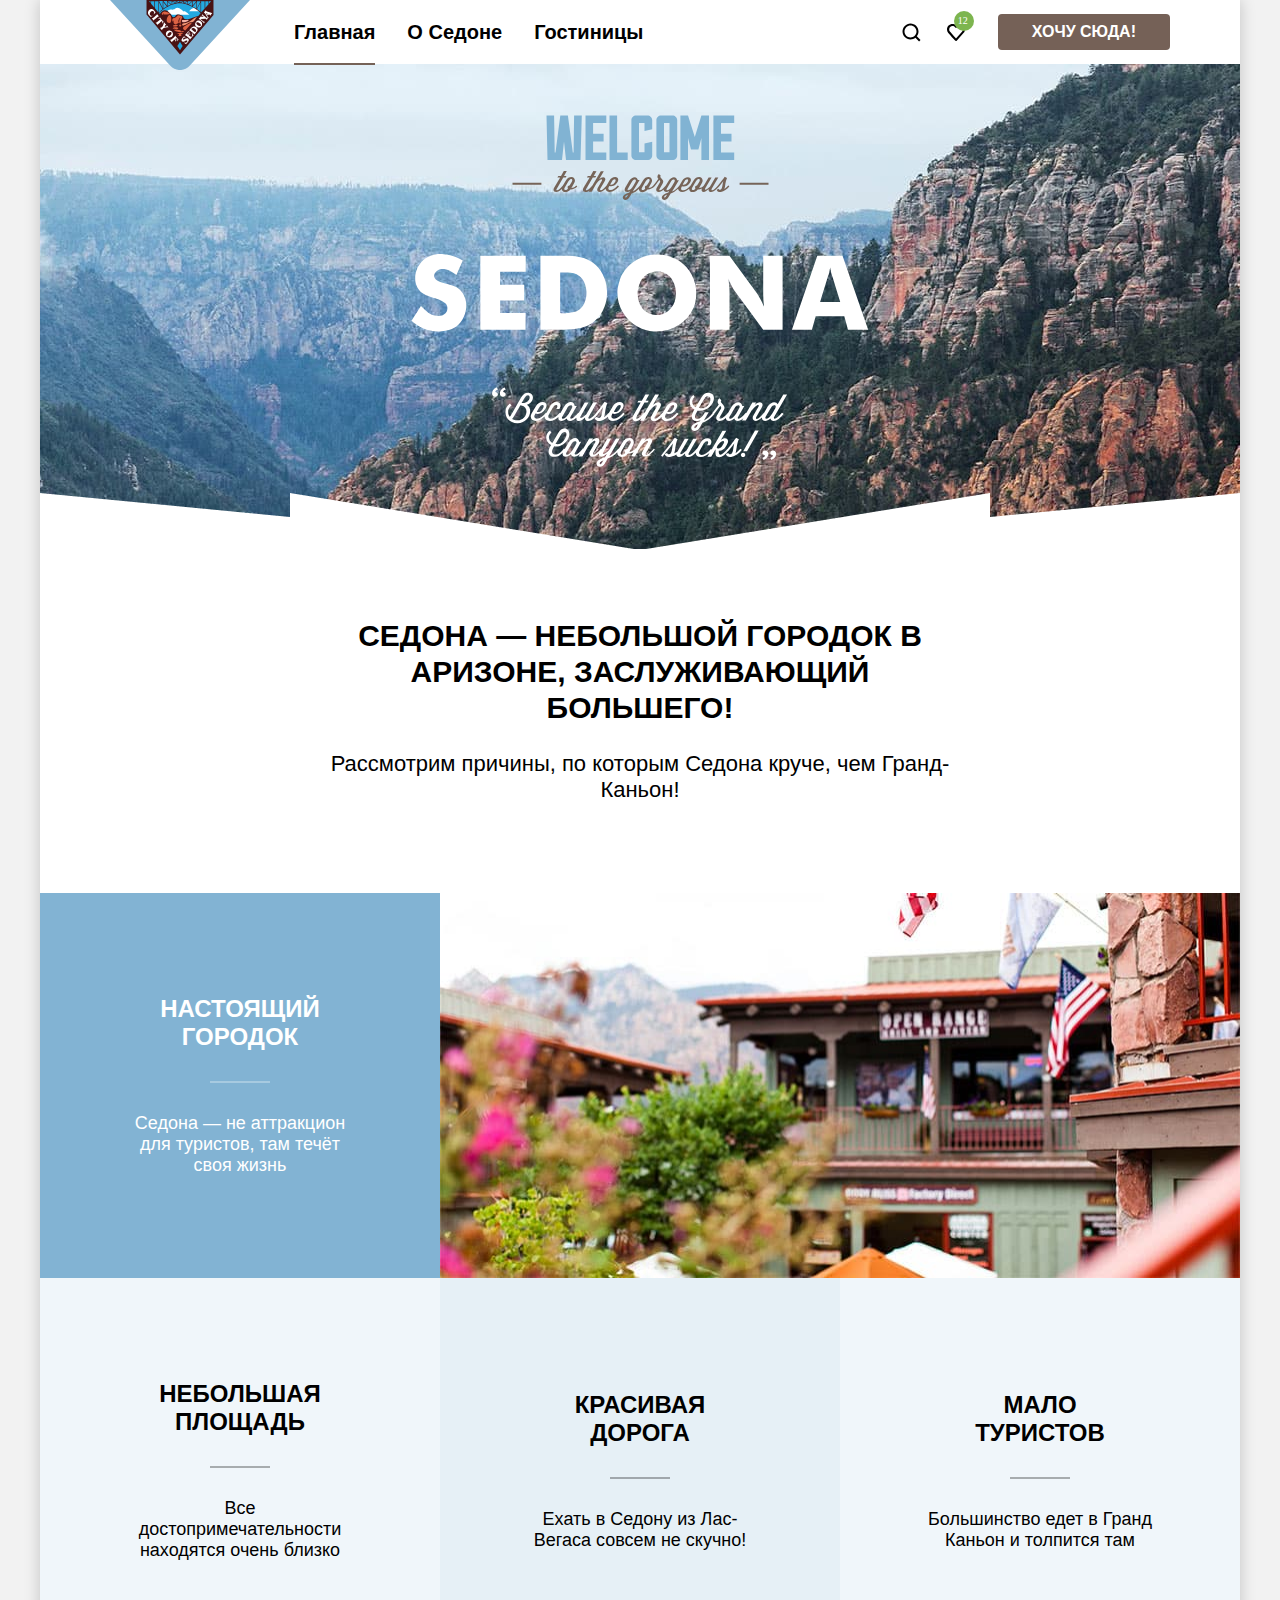
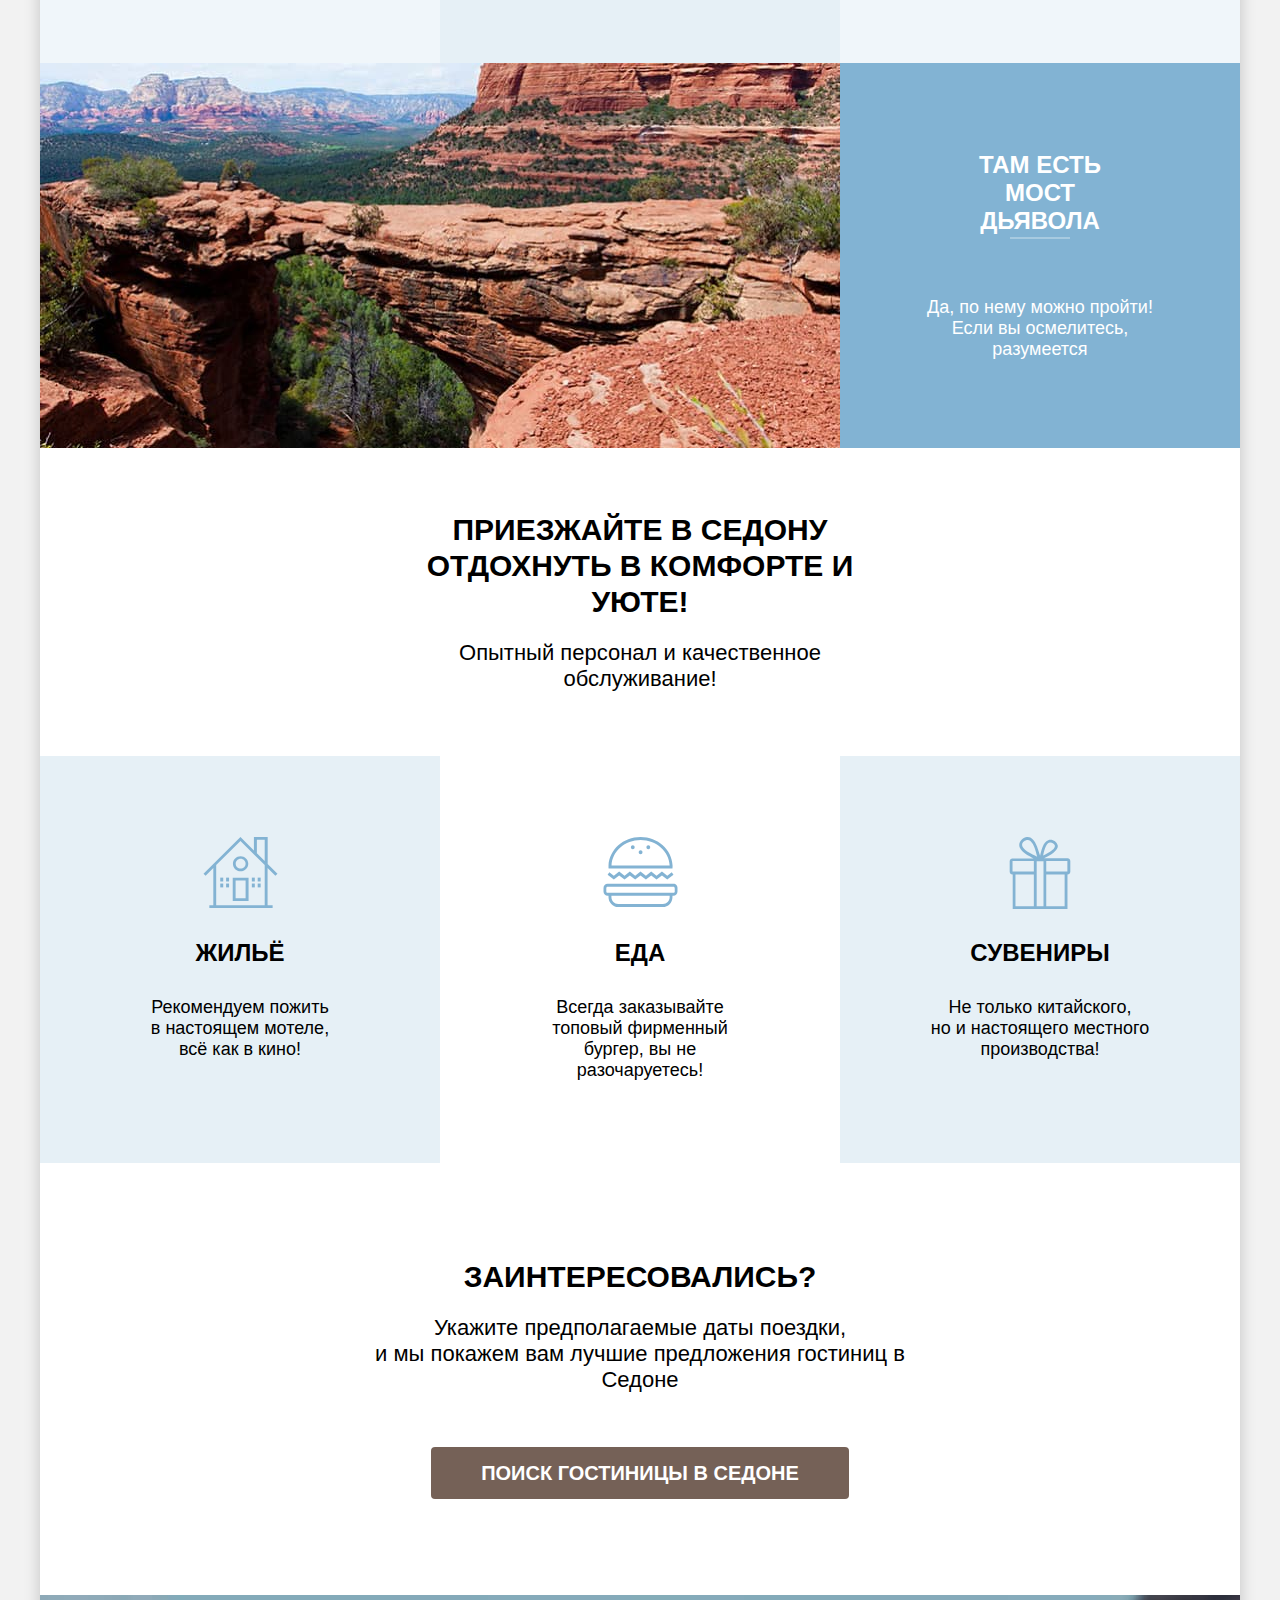
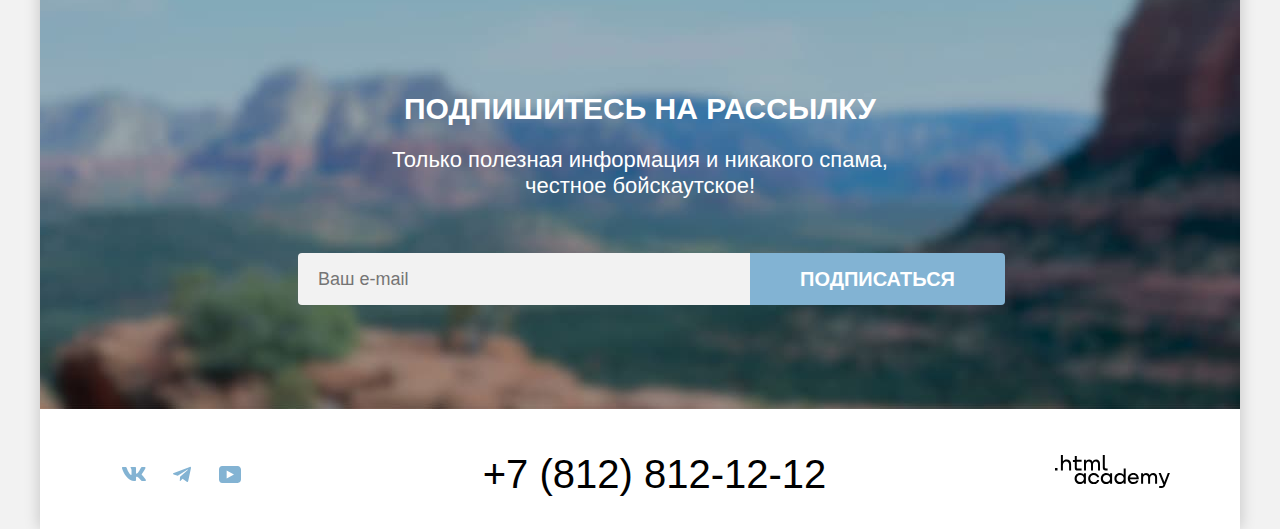
==== commit 8a0d0b1c: "Merge pull request #7 from LNBaxtin/master" ====
--- a/index.html
+++ b/index.html
@@ -14,7 +14,7 @@
           <img class="page-header-logo" alt="Логотип проекта Седона" src="images/logo.svg" width="140" height="70"></a>
         <ul class="navigation-list">
           <li class="navigation-item">
-            <a class="navigation-link navigation-link-current" href="#!">Главная</a>
+            <a class="navigation-link navigation-link-current">Главная</a>
           </li>
           <li class="navigation-item">
             <a class="navigation-link" href="#">О Седоне</a>
@@ -27,36 +27,40 @@
           <li class="navigation-item navigation-icon ">
             <a class="navigation-link icon-search" href="#">
               <span class="visually-hidden">
-                Поиск
+                Поиск.
               </span>
             </a>
           </li>
           <li class="navigation-item navigation-icon">
             <a class="navigation-link icon-liked" href="#">
                 <span class="visually-hidden">
-                  Избранное
+                  Избранное.
                 </span>
               <div class="liked"><div class="liked-number">12</div></div>
             </a>
           </li>
         </ul>
-        <a class="button brown-button navigation-button" href="#" aria-label="Регистрация"><span class="click">Хочу сюда!</span></a>
+        <a class="button brown-button navigation-button" href="#">Хочу сюда!
+          <span class="visually-hidden">
+            Регистрация.
+          </span>
+        </a>
       </nav>
     </header>
     <main class="main-index main-container">
       <section class="hero">
-        <h1 class="visually-hidden">Добро пожаловать в Седону</h1>
-      <div class="banner">
-        <img class="welcome-background" alt="Горы" src="images/index-background.jpg" width="1200" height="485">
-        <img class="welcome-text" alt="Welcome to the gorgeus Sedona, because the Grand Canyon sucks!" src="images/welcome.svg" width="458" height="352">
-      </div>
+        <h1 class="visually-hidden">Добро пожаловать в Седону.</h1>
+        <div class="banner">
+          <img class="welcome-background" alt="Горы" src="images/index-background.jpg" width="1200" height="485">
+          <img class="welcome-text" alt="Welcome to the gorgeus Sedona, because the Grand Canyon sucks!" src="images/welcome.svg" width="458" height="352">
+        </div>
       </section>
       <section class="reasons">
         <div class="reasons-text">
           <p class="heading-text">Седона — небольшой городок в Аризоне, заслуживающий большего!</p>
           <p class="reasons-description">Рассмотрим причины, по которым Седона круче, чем Гранд-Каньон!</p>
         </div>
-        <h2 class="visually-hidden">Причины приехать</h2>
+        <h2 class="visually-hidden">Причины приехать.</h2>
         <ul class="reasons-list">
           <li class="reasons-item blue-block">
             <div class="reason-card">
@@ -115,19 +119,19 @@
       <section class="search">
         <h2 class="heading-text">Заинтересовались?</h2>
         <p class="search-description">Укажите предполагаемые даты поездки, <br>и мы покажем вам лучшие предложения гостиниц в Седоне</p>
-        <button class="search-modal brown-button button big-button">Поиск гостиницы в Седоне</button>
+        <button class="search-modal brown-button button big-button" type="button">Поиск гостиницы в Седоне</button>
       </section>
       <section class="newsletter">
         <h2 class="newsletter-title">Подпишитесь на рассылку</h2>
         <p class="newsletter-description">Только полезная информация и никакого спама, <br>честное бойскаутское!</p>
         <div class="newsletter-form">
-        <form class="newsletter-form" action="https://echo.htmlacademy.ru/" method="post">
-
+          <form class="newsletter-form" action="https://echo.htmlacademy.ru/" method="post">
           <input class="newsletter-field field"  placeholder="Ваш e-mail" type="email" name="newsletter-email" id="newsletter-email" required>
-
-          <button class="newsletter-button button blue-button big-button" type="submit">
-            <span>Подписаться</span>
-          </button></div>
+            <button class="newsletter-button button blue-button big-button" type="submit">
+              <span>Подписаться</span>
+            </button>
+          </form>
+        </div>
       </section>
     </main>
     <footer class="page-footer">
@@ -135,24 +139,24 @@
       <ul class="footer-social-list">
         <li class="footer-social-item">
           <a class="social-button icon-vk" href="https://vk.com/htmlacademy">
-            <span class="visually-hidden">VKontakte</span>
-            <svg width="24" height="14" viewBox="0 0 24 14" fill="none">
+            <span class="visually-hidden">VKontakte.</span>
+            <svg aria-hidden="true" focusable="false" width="24" height="14" viewBox="0 0 24 14" fill="none">
               <path fill-rule="evenodd" clip-rule="evenodd" d="M23.45 0.948C23.616 0.402 23.45 0 22.655 0H20.03C19.362 0 19.054 0.347 18.887 0.73C18.887 0.73 17.552 3.926 15.661 6.002C15.049 6.604 14.771 6.795 14.437 6.795C14.27 6.795 14.019 6.604 14.019 6.057V0.948C14.019 0.292 13.835 0 13.279 0H9.151C8.734 0 8.483 0.304 8.483 0.593C8.483 1.214 9.429 1.358 9.526 3.106V6.904C9.526 7.737 9.373 7.888 9.039 7.888C8.149 7.888 5.984 4.677 4.699 1.003C4.45 0.288 4.198 0 3.527 0H0.9C0.15 0 0 0.347 0 0.73C0 1.412 0.89 4.8 4.145 9.281C6.315 12.341 9.37 14 12.153 14C13.822 14 14.028 13.632 14.028 12.997V10.684C14.028 9.947 14.186 9.8 14.715 9.8C15.105 9.8 15.772 9.992 17.33 11.467C19.11 13.216 19.403 14 20.405 14H23.03C23.78 14 24.156 13.632 23.94 12.904C23.702 12.18 22.852 11.129 21.725 9.882C21.113 9.172 20.195 8.407 19.916 8.024C19.527 7.533 19.638 7.314 19.916 6.877C19.916 6.877 23.116 2.451 23.449 0.948H23.45Z" fill="#83B3D3"/>
               </svg>
           </a>
         </li>
         <li class="footer-social-item">
           <a class="social-button icon-tg" href="https://t.me/htmlacademy">
-            <span class="visually-hidden">Telegram</span>
-            <svg width="18" height="17" viewBox="0 0 18 17" fill="none">
+            <span class="visually-hidden">Telegram.</span>
+            <svg aria-hidden="true" focusable="false" width="18" height="17" viewBox="0 0 18 17" fill="none">
               <path d="M16.785 0.955705L0.840489 7.1042C-0.247661 7.54126 -0.241365 8.14828 0.640845 8.41897L4.73445 9.69597L14.2058 3.72014C14.6537 3.44766 15.0629 3.59424 14.7265 3.89281L7.05283 10.8183H7.05104L7.05283 10.8192L6.77045 15.0387C7.18413 15.0387 7.36669 14.8489 7.59871 14.625L9.58705 12.6915L13.7229 15.7464C14.4855 16.1664 15.0332 15.9506 15.2229 15.0405L17.9379 2.2453C18.2158 1.13107 17.5126 0.626562 16.785 0.955705V0.955705Z" fill="#83B3D3"/>
               </svg>
           </a>
         </li>
         <li class="footer-social-item">
           <a class="social-button icon-yt" href="https://www.youtube.com/user/htmlacademyru">
-            <span class="visually-hidden">Youtube</span>
-            <svg width="22" height="17" viewBox="0 0 22 17" fill="none">
+            <span class="visually-hidden">Youtube.</span>
+            <svg aria-hidden="true" focusable="false" width="22" height="17" viewBox="0 0 22 17" fill="none">
               <path d="M18.607 0H3.17413C1.31343 0 0 1.59375 0 3.4V13.4937C0 15.4062 1.31343 17 3.17413 17H18.8259C20.4677 17 22 15.4062 22 13.6V3.4C21.7811 1.59375 20.4677 0 18.607 0ZM7.66169 12.5375V4.4625L14.995 8.5L7.66169 12.5375Z" fill="#83B3D3"/>
               </svg>
           </a>
@@ -160,7 +164,8 @@
       </ul>
       <a class="number-phone" href="tel:+78128121212">+7 (812) 812-12-12</a>
       <a class="htmlacademy-link" href="https://htmlacademy.ru">
-        <svg width="115" height="33" viewBox="0 0 115 33" fill="none" xmlns="http://www.w3.org/2000/svg">
+        <span class="visually-hidden">HTML Academy.</span>
+        <svg aria-hidden="true" focusable="false" width="115" height="33" viewBox="0 0 115 33" fill="none" xmlns="http://www.w3.org/2000/svg">
           <path fill-rule="evenodd" clip-rule="evenodd" d="M7.9999 6.2C8.7999 5.2 9.9999 4.5 11.5999 4.5C14.2999 4.5 16.1999 6.4 16.0999 9.4V15.5H14.0999V9.8C14.0999 8 12.9999 6.6 11.1999 6.6C9.1999 6.6 7.8999 8.1 7.8999 10.2V15.5H5.8999V0H7.8999V6.2H7.9999ZM0 15.5V12.9H2.5V15.5H0ZM26.5999 4.79998H21.7999V1.09998H19.7999V4.89998H17.8999V6.89998H19.7999V12.9C19.7999 14.6 20.7999 15.6 22.4999 15.6H26.5999V13.6H22.8999C22.1999 13.6 21.7999 13.2 21.7999 12.5V6.79998H26.5999V4.79998ZM37.6 6.69998C38.2 5.39998 39.5 4.59998 41.1 4.59998C43.6 4.59998 45.1 6.39998 45 8.89997V15.4H43V9.09998C43 7.49998 42.1 6.49998 40.6 6.49998C39.4 6.49998 38 7.39998 38 9.79998V15.4H36V9.09998C36 7.49998 35.1 6.49998 33.6 6.49998C32 6.49998 31 7.99998 31 9.99998V15.4H29V4.79998H30.9V6.39998H31C31.6 5.39998 32.7 4.59998 34.1 4.59998C35.7 4.59998 36.9 5.49998 37.5 6.69998H37.6ZM47.8 12.7C47.8 14.4 48.8 15.4 50.6 15.4H52.6V13.4H50.9001C50.2001 13.4 49.8 13 49.8 12.3V0H47.8V12.7ZM25.0001 17.9C26.7001 17.9 28.0001 18.6 28.9001 19.7V18.2H30.9001V28.8H28.9001V27.2H28.8001C28.0001 28.3 26.8001 29.1 25.0001 29.1C21.9001 29.1 19.6001 26.8 19.6001 23.5C19.6001 20.2 21.9001 17.9 25.0001 17.9ZM21.7001 23.5C21.7001 25.5 23.1001 27.1 25.3001 27.1C27.5001 27.1 28.9001 25.4 28.9001 23.5C28.9001 21.5 27.5001 19.9 25.3001 19.9C23.1001 19.9 21.7001 21.5 21.7001 23.5ZM44.2 22C43.7 19.6 41.5999 17.9 38.7999 17.9C35.3999 17.9 33.2 20.4 33.2 23.5C33.2 26.6 35.3999 29.1 38.7999 29.1C41.5999 29.1 43.7 27.3 44.2 24.9H42.0999C41.7 26.2 40.3999 27.2 38.7999 27.2C36.5999 27.2 35.2 25.6 35.2 23.6C35.2 21.6 36.5999 20 38.7999 20C40.3999 20 41.5999 21 42.0999 22.2H44.2V22ZM51.2001 17.9C52.9001 17.9 54.2001 18.6 55.1 19.7V18.2H57.1V28.8H55.1V27.2H55C54.2001 28.3 53 29.1 51.2001 29.1C48.1001 29.1 45.8 26.8 45.8 23.5C45.8 20.2 48.1001 17.9 51.2001 17.9ZM47.9001 23.5C47.9001 25.5 49.3 27.1 51.5 27.1C53.6 27.1 55.1 25.4 55.1 23.5C55.1 21.5 53.7001 19.9 51.5 19.9C49.3 19.9 47.9001 21.5 47.9001 23.5ZM68.6999 19.8C67.7999 18.7 66.4999 17.9 64.7999 17.9C61.6999 17.9 59.3999 20.2 59.3999 23.5C59.3999 26.8 61.5999 29.1 64.7999 29.1C66.4999 29.1 67.7999 28.3 68.5999 27.3H68.6999V28.8H70.6999V13.4H68.6999V19.8ZM65.0999 27.1C62.8999 27.1 61.4999 25.5 61.4999 23.5C61.4999 21.5 62.8999 19.9 65.0999 19.9C67.2999 19.9 68.6999 21.5 68.6999 23.5C68.5999 25.5 67.1999 27.1 65.0999 27.1ZM72.8 23.5C72.8 20.4 75 17.9 78.3 17.9C81.8 17.9 84 20.6 83.8 24.2H75C75.1 25.8 76.5 27.1 78.4 27.1C79.8 27.1 80.9 26.5 81.4 25.5H83.5C82.8 27.8 80.8 29.1 78.3 29.1C74.9 29.1 72.8 26.5 72.8 23.5ZM81.6 22.4C81.3 20.8 80 19.8 78.3 19.8C76.6001 19.8 75.4 20.9 75.1 22.4H81.6ZM98.2001 17.9C96.6001 17.9 95.3001 18.7 94.6001 19.9H94.5001C93.9001 18.7 92.7001 17.9 91.1001 17.9C89.7001 17.9 88.6001 18.6 88.0001 19.7V18.2H86.1001V28.8H88.1001V23.4C88.1001 21.4 89.1001 20 90.7001 19.9C92.2001 19.9 93.1001 20.9 93.1001 22.5V28.8H95.1001V23.2C95.1001 20.8 96.5001 19.9 97.7001 19.9C99.2001 19.9 100.1 20.9 100.1 22.5V28.8H102.1V22.3C102.2 19.7 100.7 17.9 98.2001 17.9ZM105.8 18.1L109.4 27L112.8 18.1H114.9L110.2 30.3C109.5 32.1 108.5 32.9 106.7 32.9H104.2V30.9H106.7C107.7 30.9 108.1 30.6 108.4 29.7L103.6 18.1H105.8Z" fill="black"/>
           </svg>
       </a>
@@ -171,35 +176,43 @@
 
   <div class="modal-container visually-hidden">
     <div class="modal modal-search visually-hidden">
-      <button class="modal-close-button"><svg width="15" height="15" viewBox="0 0 15 15">
-        <path d="M14.4907 1.78279L13.1984 0.490479L7.49072 6.19817L1.78303 0.490479L0.490723 1.78279L6.19842 7.49048L0.490723 13.1982L1.78303 14.4905L7.49072 8.78279L13.1984 14.4905L14.4907 13.1982L8.78303 7.49048L14.4907 1.78279Z" fill="black"/>
+      <button class="modal-close-button" type="button">
+        <svg aria-hidden="true" focusable="false" width="15" height="15" viewBox="0 0 15 15">
+          <path d="M14.4907 1.78279L13.1984 0.490479L7.49072 6.19817L1.78303 0.490479L0.490723 1.78279L6.19842 7.49048L0.490723 13.1982L1.78303 14.4905L7.49072 8.78279L13.1984 14.4905L14.4907 13.1982L8.78303 7.49048L14.4907 1.78279Z" fill="black"/>
         </svg>
-        <span class="visually-hidden">Закрыть</span>
+        <span class="visually-hidden">Закрыть.</span>
       </button>
       <section class="modal-content">
         <h2 class="modal-title">Поиск гостиницы в Седоне</h2>
         <form class="search-form" action="https://echo.htmlacademy.ru/" method="post">
           <div class="field-group date-group date-in">
             <label class="date-label" for="date-start">Дата Заезда:</label>
-            <input class="date-field modal-field" type="date" id="date-start" name="date-start" value="2020-04-27" aria-valuemin="2023-02-28" placeholder="Укажите дату">
+            <input class="date-field modal-field" type="date" id="date-start" name="date-start" value="2020-04-27" required>
           </div>
           <div class="field-group date-group date-out">
             <label class="date-label" for="date-end">Дата Выезда:</label>
-            <input class="date-field modal-field" type="date" id="date-end" name="date-end" value="2023-09-01" aria-valuemin="2023-02-28" placeholder="Укажите дату">
+            <input class="date-field modal-field" type="date" id="date-end" name="date-end" value="2023-09-01" required>
           </div>
           <div class="value-people-wrapper">
             <div class="field-group value-people">
               <label class="value-people-label" for="value-people">Взрослые:</label>
               <div class="value-people-input">
                 <div class="value-people-button">
-                  <button class="plus-minus" type="button"><svg width="14" height="2" viewBox="0 0 14 2" fill="none">
-                  <path d="M0 0L0 2L14 2V0L0 0Z" fill="#756157" fill-opacity="0.3"/>
-                  </svg></button></div>
-                <input class="people-form modal-field" type="number" id="value-people" name="value-people" value="2">
-                <div class="value-people-button">
-                  <button class="plus-minus" type="button"><svg width="14" height="14" viewBox="0 0 14 14" fill="none">
-                  <path d="M14 6H8V0H6V6H0V8H6V14H8V8H14V6Z" fill="#756157" fill-opacity="0.3"/>
-                  </svg></button>
+                  <button class="plus-minus" type="button">
+                    <svg aria-hidden="true" focusable="false" width="14" height="2" viewBox="0 0 14 2" fill="none">
+                      <path d="M0 0L0 2L14 2V0L0 0Z" fill="#756157" fill-opacity="0.3"/>
+                    </svg>
+                    <span class="visually-hidden">Кнопка плюс.</span>
+                  </button>
+                </div>
+                <input class="people-form modal-field" type="number" id="value-people" name="value-people" value="2" required>
+                <div class="value-people-button">
+                  <button class="plus-minus" type="button">
+                    <svg aria-hidden="true" focusable="false" width="14" height="14" viewBox="0 0 14 14" fill="none">
+                      <path d="M14 6H8V0H6V6H0V8H6V14H8V8H14V6Z" fill="#756157" fill-opacity="0.3"/>
+                    </svg>
+                    <span class="visually-hidden">Кнопка минус.</span>
+                  </button>
                 </div>
               </div>
             </div>
@@ -207,14 +220,21 @@
               <label class="value-people-label value-kids" for="value-kids">Дети: <span class="info" data-tooltip="Укажите количество детей, которые будут с вами, возраст которых от 6 до 18 лет. Дети до 6 лет размещаются бесплатно."></span></label>
               <div class="value-people-input">
                 <div class="value-people-button">
-                  <button class="plus-minus" type="button"><svg width="14" height="2" viewBox="0 0 14 2" fill="none">
-                  <path d="M0 0L0 2L14 2V0L0 0Z" fill="#756157" fill-opacity="0.3"/>
-                  </svg></button></div>
-                <input class="people-form modal-field" type="number" id="value-kids" name="value-kids" value="2">
-                <div class="value-people-button">
-                  <button class="plus-minus" type="button"><svg width="14" height="14" viewBox="0 0 14 14" fill="none">
-                  <path d="M14 6H8V0H6V6H0V8H6V14H8V8H14V6Z" fill="#756157" fill-opacity="0.3"/>
-                  </svg></button>
+                  <button class="plus-minus" type="button">
+                    <svg aria-hidden="true" focusable="false" width="14" height="2" viewBox="0 0 14 2" fill="none">
+                      <path d="M0 0L0 2L14 2V0L0 0Z" fill="#756157" fill-opacity="0.3"/>
+                    </svg>
+                    <span class="visually-hidden">Кнопка минус.</span>
+                  </button>
+                </div>
+                <input class="people-form modal-field" type="number" id="value-kids" name="value-kids" value="2" required>
+                <div class="value-people-button">
+                  <button class="plus-minus" type="button">
+                    <svg aria-hidden="true" focusable="false" width="14" height="14" viewBox="0 0 14 14" fill="none">
+                      <path d="M14 6H8V0H6V6H0V8H6V14H8V8H14V6Z" fill="#756157" fill-opacity="0.3"/>
+                    </svg>
+                    <span class="visually-hidden">Кнопка плюс.</span>
+                  </button>
                 </div>
               </div>
             </div>
--- a/styles/styles.css
+++ b/styles/styles.css
@@ -55,12 +55,16 @@
 }
 
 .navigation-link {
+  display: block;
   font-family: "PT Sans Bold", sans-serif;
   font-weight: 700;
   font-size: 20px;
   line-height: 24px;
   text-decoration: none;
   color: #000000;
+  height: 100%;
+  padding: 20px 16px;
+  box-sizing: border-box;
 }
 
 .navigation-link-current {
@@ -72,17 +76,17 @@
   position: absolute;
   height: 2px;
   background-color: rgba(117, 98, 87, 1);
-  top: 44px;
-  right: 0;
-  left: 0;
+  top: 63px;
+  right: 16px;
+  left: 16px;
   z-index: 10;
 }
 
-.navigation-link:hover {
+.navigation-link:not(.navigation-link-current):hover {
   opacity: 0.7;
 }
 
-.navigation-link:active {
+.navigation-link:not(.navigation-link-current):active {
   opacity: 0.4;
 }
 
@@ -163,10 +167,11 @@
 
 }
 
-.navigation-item{
-  padding: 20px 16px;
+.navigation-item {
+  /* padding: 20px 16px; */
   line-height: 24px;
   font-size: 20px;
+  height: 100%;
 }
 
 .icon-search {
@@ -174,7 +179,7 @@
   background-image: url("../images/icons/search.svg");
   background-repeat: no-repeat;
   background-position: center;
-  min-width: 20px;
+  min-width: 44px;
   min-height: 20px;
   padding: 22px 12px;
 }
@@ -185,7 +190,7 @@
   background-image: url("../images/icons/like.svg");
   background-repeat: no-repeat;
   background-position: center;
-  min-width: 20px;
+  min-width: 44px;
   min-height: 20px;
   padding: 22px 12px;
 }
@@ -210,6 +215,7 @@
 .advantages-list {
   list-style-type: none;
   display: flex;
+  flex-wrap: wrap;
   padding: 0;
   margin: 0;
 }
@@ -289,6 +295,7 @@
 .banner {
   position: relative;
   height: 485px;
+  background-color: #5dc00cc7;
 }
 
 .welcome-background {
@@ -332,6 +339,7 @@
   display: grid;
   grid-template-columns: repeat(3, 1fr);
   grid-template-rows: repeat(3, 1fr);
+  grid-auto-rows: 1fr;
   margin: 0;
   padding: 0;
   gap: 0;
@@ -429,8 +437,7 @@
 }
 
 .transparent-button:focus {
-  border: 3px solid rgba(131, 179, 211, 1);
-  outline: none;
+  outline: 3px solid rgba(131, 179, 211, 1);
 }
 
 .transparent-button:hover, .breadcrumbs-item:hover {
@@ -493,10 +500,17 @@
 
 .newsletter {
   color: #ffffff;
+  background-color: #615048;
   background-image: url("../images/Subscribe.jpg");
   background-repeat: no-repeat;
   text-align: center;
   padding: 96px 258px 104px;
+}
+
+.newsletter-inner {
+  color:#000000;
+  background-image: none;
+  background-color: #FFFFFF;
 }
 
 .newsletter-field {
@@ -521,11 +535,6 @@
   margin: 0 auto;
 }
 
-.newsletter-inner {
-  color:black;
-  background-image: none;
-}
-
 .newsletter-button {
   border-radius: 0 4px 4px 0;
 }
@@ -616,6 +625,7 @@
 
 .filters-background {
   color:#ffffff;
+  background-color: #615048;
   background-image: url("../images/background-filter.jpg");
   background-repeat: no-repeat;
   background-size: cover;
@@ -793,12 +803,12 @@
   line-height: 21px;
   color: #333333;
   min-width: 292px;
-  max-height: 49px;
+  /* max-height: 49px; */
   margin-left: auto;
   margin-right: 70px;
   border: 2px solid #E5E5E5;
   border-radius: 4px;
-  padding: 14px 20px;
+  padding: 12px 20px;
   padding-right: 50px;
   appearance: none;
   overflow: hidden;
@@ -915,6 +925,7 @@
   color: #333333;
   background-color: #F2F2F2;
   padding: 9px 22px 8px 23px;
+  border-radius: 4px;
 }
 
 .text-rating {
@@ -928,6 +939,7 @@
   font-family: "PT Sans Bold", sans-serif;
   font-weight: 700;
   font-size: 24px;
+  /* Увеличено значение line-height до 32px для ровного браузерного фокуса */
   line-height: 28px;
 }
 
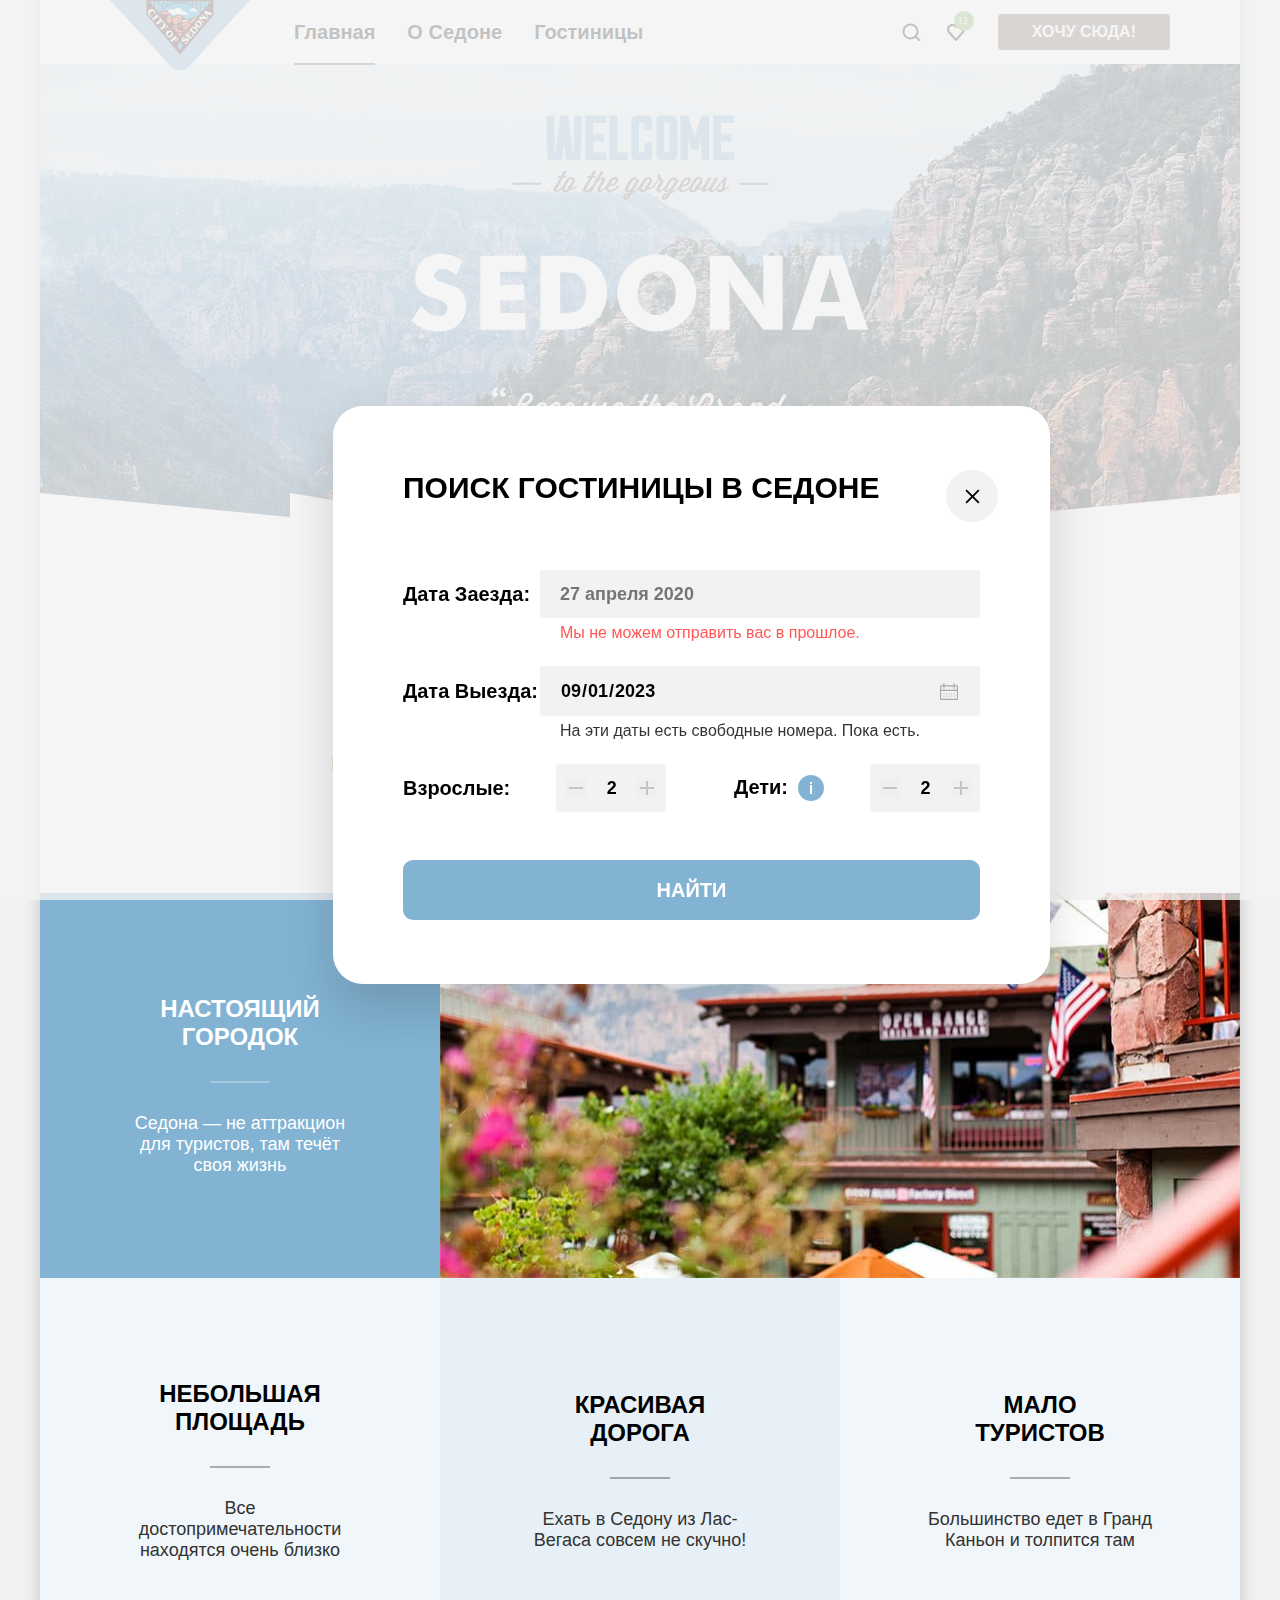
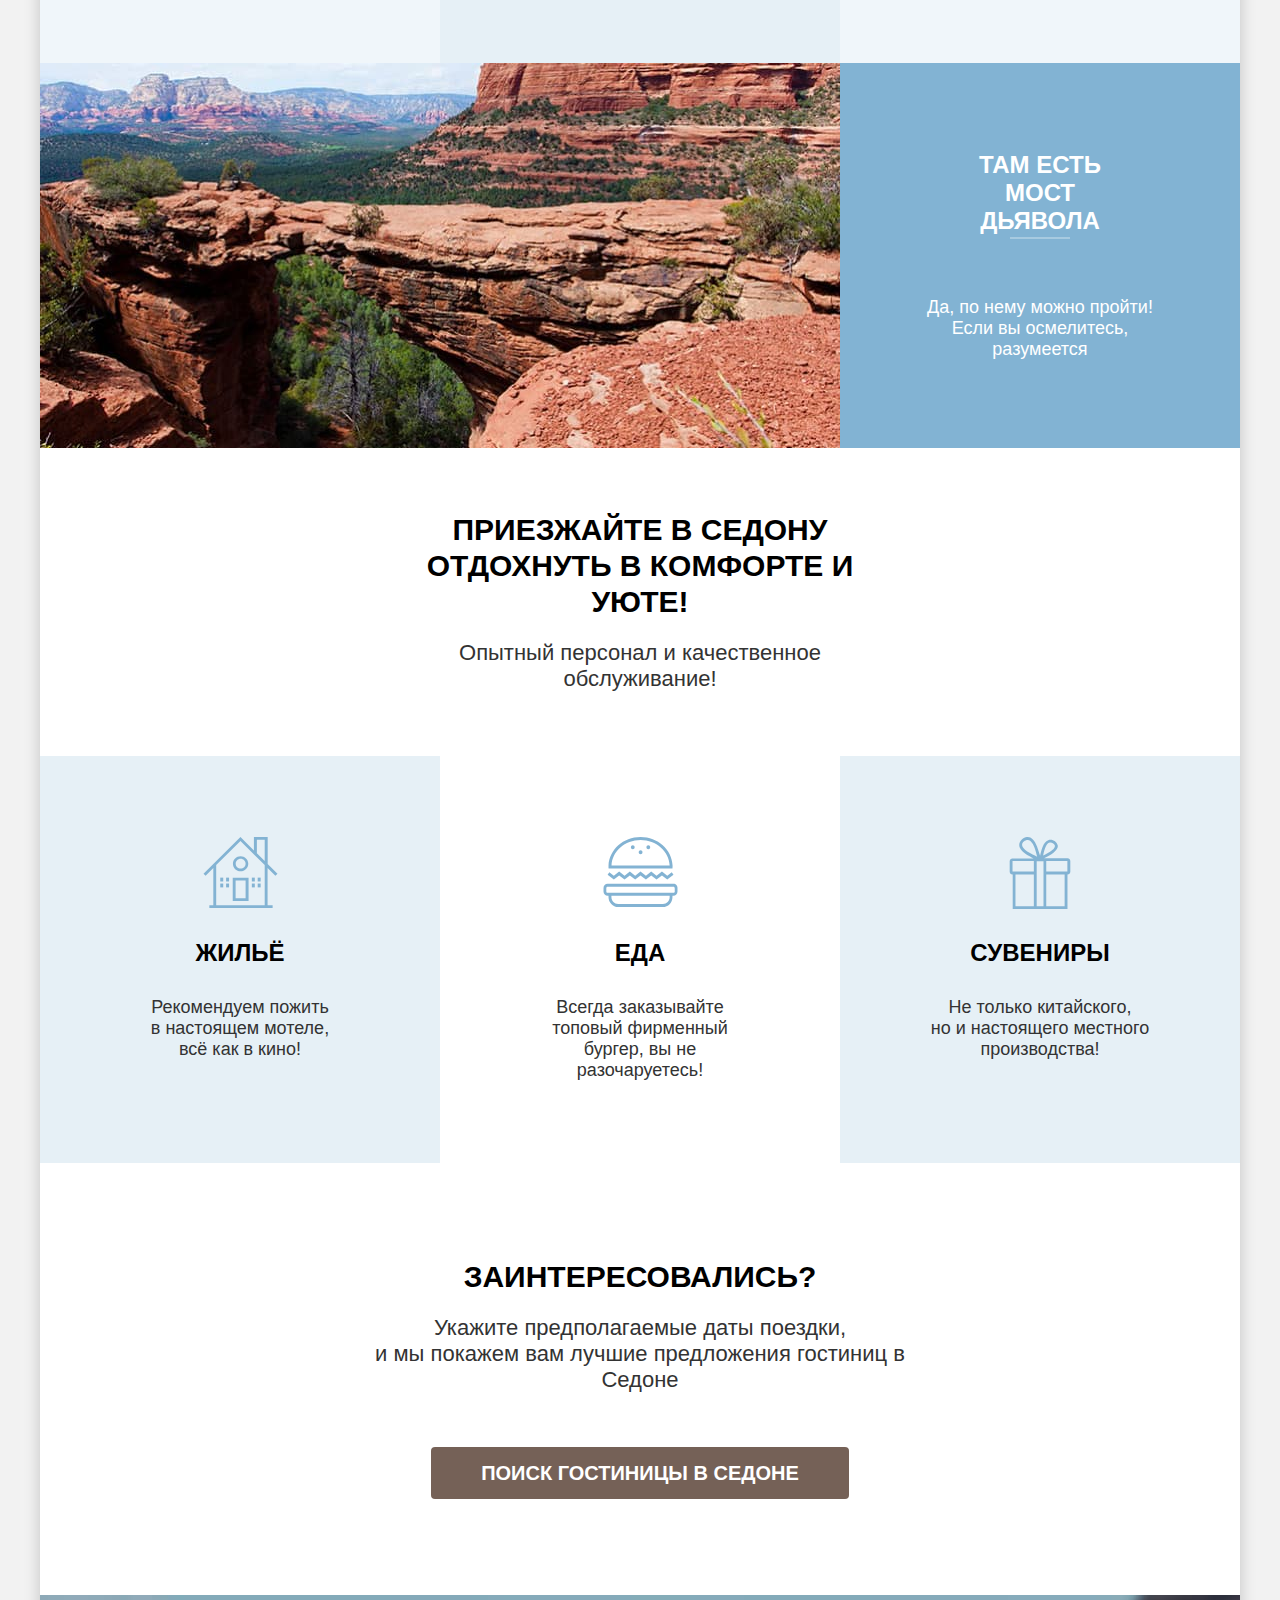
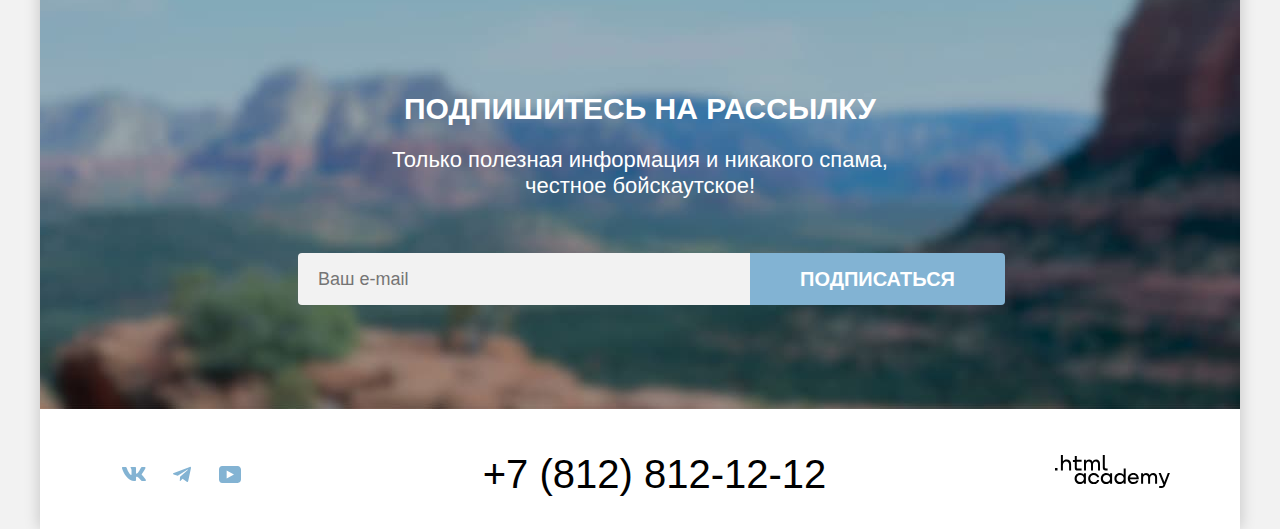
==== commit 93ce1bbb: "Добавляет позиционирование модального окна" ====
--- a/index.html
+++ b/index.html
@@ -4,7 +4,8 @@
     <meta charset="utf-8">
     <title>HTML Academy: Седона</title>
     <link rel="stylesheet" href="styles/styles.css">
-    <link rel="icon" type="image/png" sizes="32x32" href="images/favicon.svg">
+    <link rel="icon" type="image/png" sizes="32x32" href="images/favicon.png">
+    <link rel="icon" href="images/favicon.ico">
   </head>
   <body>
   <div class="wrapper">
@@ -170,12 +171,12 @@
           </svg>
       </a>
     </footer>
-  </div>
+
 
   <!-- Модальное окно -->
 
-  <div class="modal-container visually-hidden">
-    <div class="modal modal-search visually-hidden">
+  <div class="modal-container"></div>
+    <div class="modal modal-search">
       <button class="modal-close-button" type="button">
         <svg aria-hidden="true" focusable="false" width="15" height="15" viewBox="0 0 15 15">
           <path d="M14.4907 1.78279L13.1984 0.490479L7.49072 6.19817L1.78303 0.490479L0.490723 1.78279L6.19842 7.49048L0.490723 13.1982L1.78303 14.4905L7.49072 8.78279L13.1984 14.4905L14.4907 13.1982L8.78303 7.49048L14.4907 1.78279Z" fill="black"/>
@@ -187,7 +188,8 @@
         <form class="search-form" action="https://echo.htmlacademy.ru/" method="post">
           <div class="field-group date-group date-in">
             <label class="date-label" for="date-start">Дата Заезда:</label>
-            <input class="date-field modal-field" type="date" id="date-start" name="date-start" value="2020-04-27" required>
+            <!-- <input class="date-field modal-field" type="date" id="date-start" name="date-start" value="2020-04-27" required> -->
+            <input class="date-field modal-field" type="text" placeholder="27 апреля 2020" onfocus="(this.type='date')" onblur="(this.type='text')">
           </div>
           <div class="field-group date-group date-out">
             <label class="date-label" for="date-end">Дата Выезда:</label>
@@ -243,6 +245,6 @@
         </form>
       </section>
     </div>
-  </div>
+    </div>
   </body>
 </html>
--- a/styles/styles.css
+++ b/styles/styles.css
@@ -35,6 +35,7 @@
   background-color:#FFFFFF;
   box-shadow: 0 0 15px rgba(0, 0, 0, 0.2);
   margin: 0 auto;
+  position: relative;
 }
 
 .visually-hidden {
@@ -230,6 +231,18 @@
   width: 505px;
 }
 
+.block-description {
+  font-size: 18px;
+  line-height: 21px;
+  text-align: center;
+  margin: 0 85px;
+  color: #333333;
+}
+
+.blue-block .block-description {
+  color: #FFFFFF;
+}
+
 .block-title-advantages {
   font-family: "PT Sans Bold", sans-serif;
   font-weight: 700;
@@ -285,11 +298,13 @@
   display: inline-block;
   width: 230px;
   margin: 0;
+  color: #333333;
 }
 
 .advantages-text {
   margin: 0;
   margin-top: 20px;
+  color: #333333;
 }
 
 .banner {
@@ -332,6 +347,7 @@
 .reasons-description {
   margin: 0;
   margin-top: 25px;
+  color:#333333;
 }
 
 .reasons-list {
@@ -476,13 +492,6 @@
   margin-bottom: 62px;
 }
 
-.block-description {
-  font-size: 18px;
-  line-height: 21px;
-  text-align: center;
-  margin: 0 85px;
-}
-
 .search {
   text-align: center;
   padding: 96px 304px;
@@ -492,11 +501,8 @@
   margin: 0;
   margin-top: 20px;
   margin-bottom: 54px;
-}
-
-/* .search-modal {
-
-} */
+  color: #333333;
+}
 
 .newsletter {
   color: #ffffff;
@@ -775,7 +781,7 @@
   z-index: 10;
   opacity: 0.3;
   top: 12px;
-  left: 106px;
+  right: 164px;
 }
 
 .form-price::after {
@@ -872,6 +878,7 @@
   grid-area: type;
   text-align: start;
   margin: 0;
+  color: #333333;
 }
 .hotel-card-price {
   font-size: 18px;
@@ -880,6 +887,7 @@
   grid-area: price;
   text-align: end;
   margin: 0;
+  color: #333333;
 
 }
 .hotel-card-button {
@@ -1259,15 +1267,22 @@
   width: 100%;
   height: 100%;
   background-color: rgba(242, 242, 242, 0.8);
+  z-index: 1000;
 }
 
 .modal {
-  position: relative;
+  position: absolute;
+  top: 406px;
+  left: 293px;
   margin: auto;
   padding: 64px 70px;
   background-color: #ffffff;
   box-sizing: border-box;
   z-index: 10000;
+}
+
+.modal-hidden {
+  display: none;
 }
 
 .modal-title {
@@ -1311,7 +1326,7 @@
   background-color: #E6E6E6;
 }
 
-.modal-close-button:focus {
+.modal-close-button:focus-visible {
   background-color: #E6E6E6;
   outline: 3px solid #83B3D3;
 }
@@ -1378,7 +1393,7 @@
   position: absolute;
   padding: 0 20px;
   color: rgba(255, 87, 87, 1);
-  bottom: -45%;
+  bottom: -25px;
   left: 137px;
   font-size: 16px;
   line-height: 21px;
@@ -1391,7 +1406,7 @@
   position: absolute;
   padding: 0 20px;
   color: rgba(51, 51, 51, 1);
-  bottom: -45%;
+  bottom: -25px;
   left: 137px;
   font-size: 16px;
   line-height: 21px;
@@ -1490,6 +1505,7 @@
   padding: 18px 0;
   font-size: 20px;
   line-height: 24px;
+  border-radius: 10px;
 }
 
 .info {
@@ -1520,8 +1536,9 @@
   width: 19px;
   height: 9px;
   opacity: 0;
-  transition: 1s;
   top: 15px;
+  left: 11px;
+  transform: translateX(-50%);
 }
 
 [data-tooltip]:hover::before {
@@ -1538,7 +1555,8 @@
   font-size: 16px;
   line-height: 20px;
   width: 256px;
-  left: -450%;
+  left: 11px;
+  transform: translateX(-50%);
   top: 15px;
   background: #333333;
   color: #ffffff;
@@ -1547,7 +1565,7 @@
   border-radius: 10px;
   pointer-events: none;
   opacity: 0;
-  transition: 1s;
+  /* transition: 1s; */
   box-sizing: border-box;
  }
 
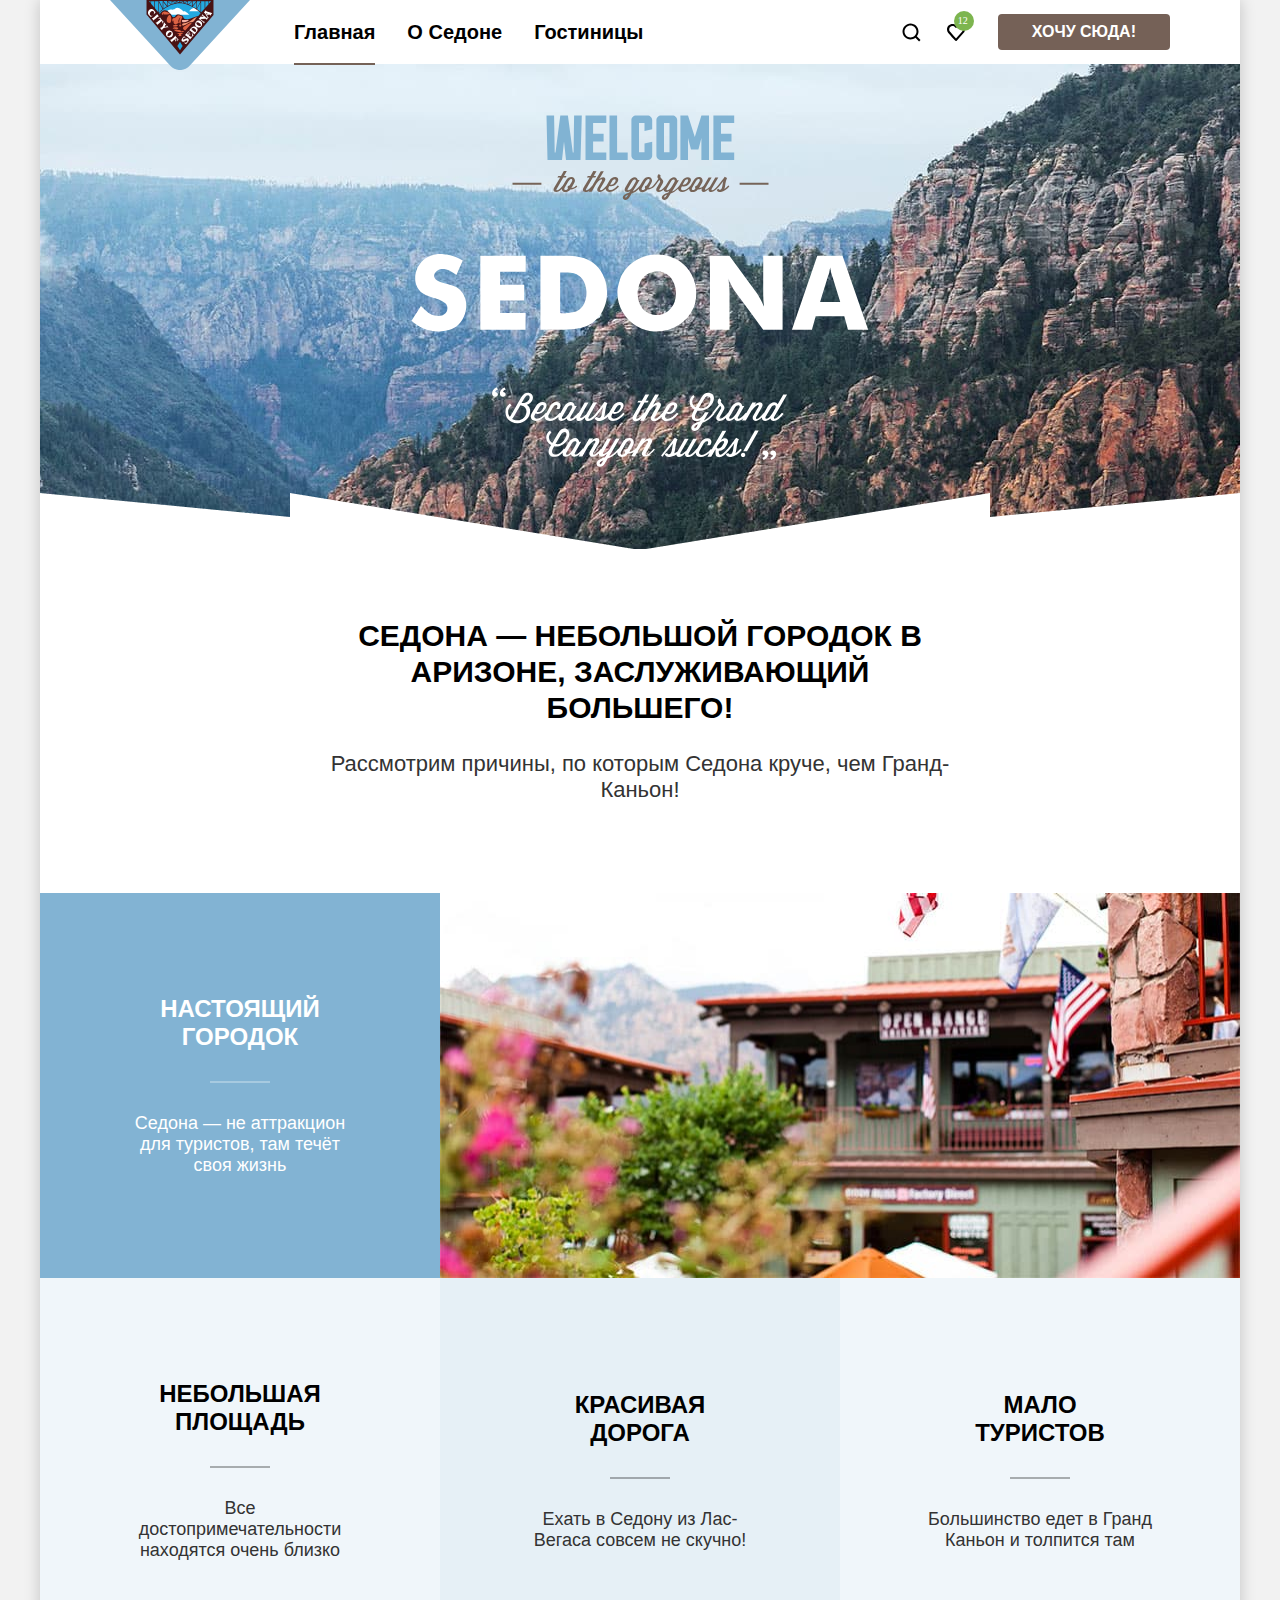
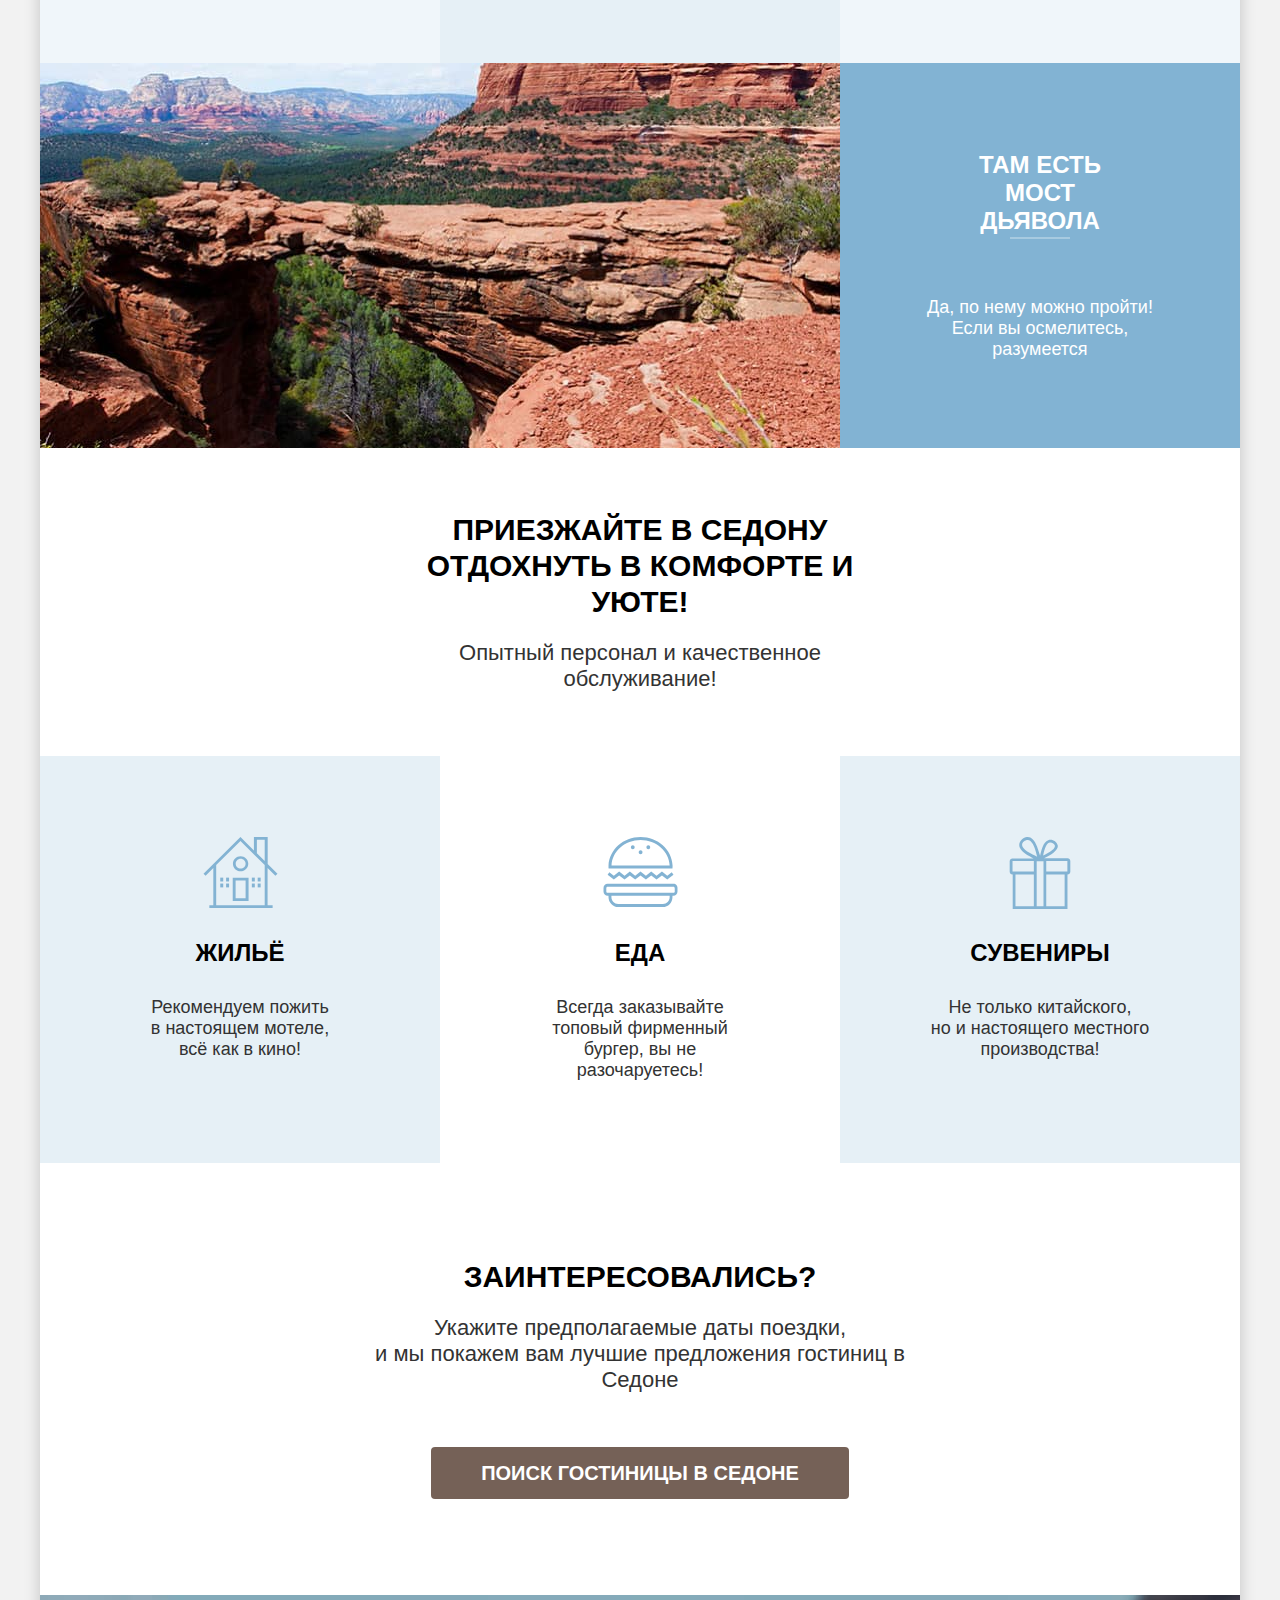
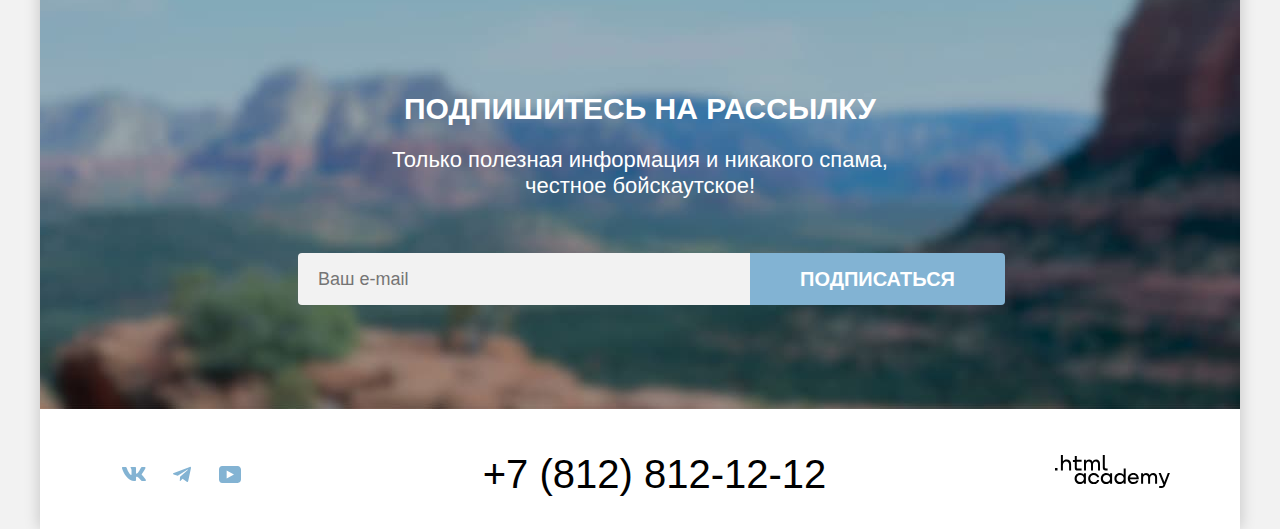
==== commit 61e7fe27: "Merge pull request #10 from LNBaxtin/master" ====
--- a/index.html
+++ b/index.html
@@ -1,5 +1,6 @@
 <!DOCTYPE html>
 <html lang="ru">
+
   <head>
     <meta charset="utf-8">
     <title>HTML Academy: Седона</title>
@@ -7,244 +8,269 @@
     <link rel="icon" type="image/png" sizes="32x32" href="images/favicon.png">
     <link rel="icon" href="images/favicon.ico">
   </head>
+
   <body>
-  <div class="wrapper">
-    <header class="page-header">
-      <nav class="navigation">
-        <a class="logo-link">
-          <img class="page-header-logo" alt="Логотип проекта Седона" src="images/logo.svg" width="140" height="70"></a>
-        <ul class="navigation-list">
-          <li class="navigation-item">
-            <a class="navigation-link navigation-link-current">Главная</a>
-          </li>
-          <li class="navigation-item">
-            <a class="navigation-link" href="#">О Седоне</a>
-          </li>
-          <li class="navigation-item">
-            <a class="navigation-link" href="catalog.html">Гостиницы</a>
-          </li>
-        </ul>
-        <ul class="navigation-list navigation-user">
-          <li class="navigation-item navigation-icon ">
-            <a class="navigation-link icon-search" href="#">
-              <span class="visually-hidden">
-                Поиск.
-              </span>
-            </a>
-          </li>
-          <li class="navigation-item navigation-icon">
-            <a class="navigation-link icon-liked" href="#">
+    <div class="wrapper">
+      <header class="page-header">
+        <nav class="navigation">
+          <a class="logo-link">
+            <img class="page-header-logo" alt="Логотип проекта Седона" src="images/logo.svg" width="140"
+              height="70"></a>
+          <ul class="navigation-list">
+            <li class="navigation-item">
+              <a class="navigation-link navigation-link-current">Главная</a>
+            </li>
+            <li class="navigation-item">
+              <a class="navigation-link" href="#">О Седоне</a>
+            </li>
+            <li class="navigation-item">
+              <a class="navigation-link" href="catalog.html">Гостиницы</a>
+            </li>
+          </ul>
+          <ul class="navigation-list navigation-user">
+            <li class="navigation-item navigation-icon ">
+              <a class="navigation-link icon-search" href="#">
+                <span class="visually-hidden">
+                  Поиск.
+                </span>
+              </a>
+            </li>
+            <li class="navigation-item navigation-icon">
+              <a class="navigation-link icon-liked" href="#">
                 <span class="visually-hidden">
                   Избранное.
                 </span>
-              <div class="liked"><div class="liked-number">12</div></div>
+                <div class="liked">
+                  <div class="liked-number">12</div>
+                </div>
+              </a>
+            </li>
+          </ul>
+          <a class="button brown-button navigation-button" href="#">Хочу сюда!
+            <span class="visually-hidden">
+              Регистрация.
+            </span>
+          </a>
+        </nav>
+      </header>
+      <main class="main-index main-container">
+        <section class="hero">
+          <h1 class="visually-hidden">Добро пожаловать в Седону.</h1>
+          <div class="banner">
+            <img class="welcome-background" alt="Горы" src="images/index-background.jpg" width="1200" height="485">
+            <img class="welcome-text" alt="Welcome to the gorgeus Sedona, because the Grand Canyon sucks!"
+              src="images/welcome.svg" width="458" height="352">
+          </div>
+        </section>
+        <section class="reasons">
+          <div class="reasons-text">
+            <p class="heading-text">Седона — небольшой городок в Аризоне, заслуживающий большего!</p>
+            <p class="reasons-description">Рассмотрим причины, по которым Седона круче, чем Гранд-Каньон!</p>
+          </div>
+          <h2 class="visually-hidden">Причины приехать.</h2>
+          <ul class="reasons-list">
+            <li class="reasons-item blue-block">
+              <div class="reason-card">
+                <h3 class="block-title">Настоящий городок</h3>
+                <p class="block-description">Седона — не аттракцион для туристов, там течёт своя жизнь</p>
+              </div>
+              <img src="images/advantages-town.jpg" alt="Фотография города" width="800" height="385">
+            </li>
+            <li class="reasons-item">
+              <div class="reason-card">
+                <h3 class="block-title">Небольшая площадь</h3>
+                <p class="block-description">Все достопримечательности находятся очень близко</p>
+              </div>
+            </li>
+            <li class="reasons-item gray-block">
+              <div class="reason-card">
+                <h3 class="block-title ">Красивая дорога</h3>
+                <p class="block-description">Ехать в Седону из Лас-Вегаса совсем не скучно!</p>
+              </div>
+            </li>
+            <li class="reasons-item">
+              <div class="reason-card">
+                <h3 class="block-title">Мало туристов</h3>
+                <p class="block-description">Большинство едет в Гранд Каньон и толпится там</p>
+              </div>
+            </li>
+            <li class="reasons-item blue-block">
+              <img src="images/advantages-canyon.jpg" alt="Фотография моста дьявола" width="800" height="385">
+              <div class="reason-card">
+                <h3 class="block-title">Там есть<br> мост дьявола</h3>
+                <p class="block-description">Да, по нему можно пройти! Если вы осмелитесь, разумеется</p>
+              </div>
+            </li>
+          </ul>
+        </section>
+        <section class="advantages">
+          <div class="advantages-block">
+            <h2 class="heading-text">Приезжайте в Седону отдохнуть в комфорте и уюте!</h2>
+            <p class="advantages-text">Опытный персонал и качественное обслуживание!</p>
+          </div>
+          <ul class="advantages-list">
+            <li class="advantages-item gray-block advantages-home">
+              <h3 class="block-title-advantages">Жильё</h3>
+              <p class="block-description-advantages">Рекомендуем пожить<br> в настоящем мотеле,<br> всё как в кино!</p>
+            </li>
+            <li class="advantages-item advantages-food">
+              <h3 class="block-title-advantages">Еда</h3>
+              <p class="block-description-advantages">Всегда заказывайте<br> топовый фирменный бургер, вы не
+                разочаруетесь!</p>
+            </li>
+            <li class="advantages-item gray-block advantages-present">
+              <h3 class="block-title-advantages">Сувениры</h3>
+              <p class="block-description-advantages">Не только китайского,<br> но и настоящего местного производства!
+              </p>
+            </li>
+          </ul>
+        </section>
+        <section class="search">
+          <h2 class="heading-text">Заинтересовались?</h2>
+          <p class="search-description">Укажите предполагаемые даты поездки, <br>и мы покажем вам лучшие предложения
+            гостиниц в Седоне</p>
+          <button class="search-modal brown-button button big-button" type="button">Поиск гостиницы в Седоне</button>
+        </section>
+        <section class="newsletter">
+          <h2 class="newsletter-title">Подпишитесь на рассылку</h2>
+          <p class="newsletter-description">Только полезная информация и никакого спама, <br>честное бойскаутское!</p>
+          <div class="newsletter-form">
+            <form class="newsletter-form" action="https://echo.htmlacademy.ru/" method="post">
+              <input class="newsletter-field field" placeholder="Ваш e-mail" type="email" name="newsletter-email"
+                id="newsletter-email" required>
+              <button class="newsletter-button button blue-button big-button" type="submit">
+                <span>Подписаться</span>
+              </button>
+            </form>
+          </div>
+        </section>
+      </main>
+      <footer class="page-footer">
+        <h2 class="visually-hidden">Как с нами связаться?</h2>
+        <ul class="footer-social-list">
+          <li class="footer-social-item">
+            <a class="social-button icon-vk" href="https://vk.com/htmlacademy">
+              <span class="visually-hidden">VKontakte.</span>
+              <svg aria-hidden="true" focusable="false" width="24" height="14" viewBox="0 0 24 14" fill="none">
+                <path fill-rule="evenodd" clip-rule="evenodd"
+                  d="M23.45 0.948C23.616 0.402 23.45 0 22.655 0H20.03C19.362 0 19.054 0.347 18.887 0.73C18.887 0.73 17.552 3.926 15.661 6.002C15.049 6.604 14.771 6.795 14.437 6.795C14.27 6.795 14.019 6.604 14.019 6.057V0.948C14.019 0.292 13.835 0 13.279 0H9.151C8.734 0 8.483 0.304 8.483 0.593C8.483 1.214 9.429 1.358 9.526 3.106V6.904C9.526 7.737 9.373 7.888 9.039 7.888C8.149 7.888 5.984 4.677 4.699 1.003C4.45 0.288 4.198 0 3.527 0H0.9C0.15 0 0 0.347 0 0.73C0 1.412 0.89 4.8 4.145 9.281C6.315 12.341 9.37 14 12.153 14C13.822 14 14.028 13.632 14.028 12.997V10.684C14.028 9.947 14.186 9.8 14.715 9.8C15.105 9.8 15.772 9.992 17.33 11.467C19.11 13.216 19.403 14 20.405 14H23.03C23.78 14 24.156 13.632 23.94 12.904C23.702 12.18 22.852 11.129 21.725 9.882C21.113 9.172 20.195 8.407 19.916 8.024C19.527 7.533 19.638 7.314 19.916 6.877C19.916 6.877 23.116 2.451 23.449 0.948H23.45Z"
+                  fill="#83B3D3" />
+              </svg>
+            </a>
+          </li>
+          <li class="footer-social-item">
+            <a class="social-button icon-tg" href="https://t.me/htmlacademy">
+              <span class="visually-hidden">Telegram.</span>
+              <svg aria-hidden="true" focusable="false" width="18" height="17" viewBox="0 0 18 17" fill="none">
+                <path
+                  d="M16.785 0.955705L0.840489 7.1042C-0.247661 7.54126 -0.241365 8.14828 0.640845 8.41897L4.73445 9.69597L14.2058 3.72014C14.6537 3.44766 15.0629 3.59424 14.7265 3.89281L7.05283 10.8183H7.05104L7.05283 10.8192L6.77045 15.0387C7.18413 15.0387 7.36669 14.8489 7.59871 14.625L9.58705 12.6915L13.7229 15.7464C14.4855 16.1664 15.0332 15.9506 15.2229 15.0405L17.9379 2.2453C18.2158 1.13107 17.5126 0.626562 16.785 0.955705V0.955705Z"
+                  fill="#83B3D3" />
+              </svg>
+            </a>
+          </li>
+          <li class="footer-social-item">
+            <a class="social-button icon-yt" href="https://www.youtube.com/user/htmlacademyru">
+              <span class="visually-hidden">Youtube.</span>
+              <svg aria-hidden="true" focusable="false" width="22" height="17" viewBox="0 0 22 17" fill="none">
+                <path
+                  d="M18.607 0H3.17413C1.31343 0 0 1.59375 0 3.4V13.4937C0 15.4062 1.31343 17 3.17413 17H18.8259C20.4677 17 22 15.4062 22 13.6V3.4C21.7811 1.59375 20.4677 0 18.607 0ZM7.66169 12.5375V4.4625L14.995 8.5L7.66169 12.5375Z"
+                  fill="#83B3D3" />
+              </svg>
             </a>
           </li>
         </ul>
-        <a class="button brown-button navigation-button" href="#">Хочу сюда!
-          <span class="visually-hidden">
-            Регистрация.
-          </span>
+        <a class="number-phone" href="tel:+78128121212">+7 (812) 812-12-12</a>
+        <a class="htmlacademy-link" href="https://htmlacademy.ru">
+          <span class="visually-hidden">HTML Academy.</span>
+          <svg aria-hidden="true" focusable="false" width="115" height="33" viewBox="0 0 115 33" fill="none"
+            xmlns="http://www.w3.org/2000/svg">
+            <path fill-rule="evenodd" clip-rule="evenodd"
+              d="M7.9999 6.2C8.7999 5.2 9.9999 4.5 11.5999 4.5C14.2999 4.5 16.1999 6.4 16.0999 9.4V15.5H14.0999V9.8C14.0999 8 12.9999 6.6 11.1999 6.6C9.1999 6.6 7.8999 8.1 7.8999 10.2V15.5H5.8999V0H7.8999V6.2H7.9999ZM0 15.5V12.9H2.5V15.5H0ZM26.5999 4.79998H21.7999V1.09998H19.7999V4.89998H17.8999V6.89998H19.7999V12.9C19.7999 14.6 20.7999 15.6 22.4999 15.6H26.5999V13.6H22.8999C22.1999 13.6 21.7999 13.2 21.7999 12.5V6.79998H26.5999V4.79998ZM37.6 6.69998C38.2 5.39998 39.5 4.59998 41.1 4.59998C43.6 4.59998 45.1 6.39998 45 8.89997V15.4H43V9.09998C43 7.49998 42.1 6.49998 40.6 6.49998C39.4 6.49998 38 7.39998 38 9.79998V15.4H36V9.09998C36 7.49998 35.1 6.49998 33.6 6.49998C32 6.49998 31 7.99998 31 9.99998V15.4H29V4.79998H30.9V6.39998H31C31.6 5.39998 32.7 4.59998 34.1 4.59998C35.7 4.59998 36.9 5.49998 37.5 6.69998H37.6ZM47.8 12.7C47.8 14.4 48.8 15.4 50.6 15.4H52.6V13.4H50.9001C50.2001 13.4 49.8 13 49.8 12.3V0H47.8V12.7ZM25.0001 17.9C26.7001 17.9 28.0001 18.6 28.9001 19.7V18.2H30.9001V28.8H28.9001V27.2H28.8001C28.0001 28.3 26.8001 29.1 25.0001 29.1C21.9001 29.1 19.6001 26.8 19.6001 23.5C19.6001 20.2 21.9001 17.9 25.0001 17.9ZM21.7001 23.5C21.7001 25.5 23.1001 27.1 25.3001 27.1C27.5001 27.1 28.9001 25.4 28.9001 23.5C28.9001 21.5 27.5001 19.9 25.3001 19.9C23.1001 19.9 21.7001 21.5 21.7001 23.5ZM44.2 22C43.7 19.6 41.5999 17.9 38.7999 17.9C35.3999 17.9 33.2 20.4 33.2 23.5C33.2 26.6 35.3999 29.1 38.7999 29.1C41.5999 29.1 43.7 27.3 44.2 24.9H42.0999C41.7 26.2 40.3999 27.2 38.7999 27.2C36.5999 27.2 35.2 25.6 35.2 23.6C35.2 21.6 36.5999 20 38.7999 20C40.3999 20 41.5999 21 42.0999 22.2H44.2V22ZM51.2001 17.9C52.9001 17.9 54.2001 18.6 55.1 19.7V18.2H57.1V28.8H55.1V27.2H55C54.2001 28.3 53 29.1 51.2001 29.1C48.1001 29.1 45.8 26.8 45.8 23.5C45.8 20.2 48.1001 17.9 51.2001 17.9ZM47.9001 23.5C47.9001 25.5 49.3 27.1 51.5 27.1C53.6 27.1 55.1 25.4 55.1 23.5C55.1 21.5 53.7001 19.9 51.5 19.9C49.3 19.9 47.9001 21.5 47.9001 23.5ZM68.6999 19.8C67.7999 18.7 66.4999 17.9 64.7999 17.9C61.6999 17.9 59.3999 20.2 59.3999 23.5C59.3999 26.8 61.5999 29.1 64.7999 29.1C66.4999 29.1 67.7999 28.3 68.5999 27.3H68.6999V28.8H70.6999V13.4H68.6999V19.8ZM65.0999 27.1C62.8999 27.1 61.4999 25.5 61.4999 23.5C61.4999 21.5 62.8999 19.9 65.0999 19.9C67.2999 19.9 68.6999 21.5 68.6999 23.5C68.5999 25.5 67.1999 27.1 65.0999 27.1ZM72.8 23.5C72.8 20.4 75 17.9 78.3 17.9C81.8 17.9 84 20.6 83.8 24.2H75C75.1 25.8 76.5 27.1 78.4 27.1C79.8 27.1 80.9 26.5 81.4 25.5H83.5C82.8 27.8 80.8 29.1 78.3 29.1C74.9 29.1 72.8 26.5 72.8 23.5ZM81.6 22.4C81.3 20.8 80 19.8 78.3 19.8C76.6001 19.8 75.4 20.9 75.1 22.4H81.6ZM98.2001 17.9C96.6001 17.9 95.3001 18.7 94.6001 19.9H94.5001C93.9001 18.7 92.7001 17.9 91.1001 17.9C89.7001 17.9 88.6001 18.6 88.0001 19.7V18.2H86.1001V28.8H88.1001V23.4C88.1001 21.4 89.1001 20 90.7001 19.9C92.2001 19.9 93.1001 20.9 93.1001 22.5V28.8H95.1001V23.2C95.1001 20.8 96.5001 19.9 97.7001 19.9C99.2001 19.9 100.1 20.9 100.1 22.5V28.8H102.1V22.3C102.2 19.7 100.7 17.9 98.2001 17.9ZM105.8 18.1L109.4 27L112.8 18.1H114.9L110.2 30.3C109.5 32.1 108.5 32.9 106.7 32.9H104.2V30.9H106.7C107.7 30.9 108.1 30.6 108.4 29.7L103.6 18.1H105.8Z"
+              fill="black" />
+          </svg>
         </a>
-      </nav>
-    </header>
-    <main class="main-index main-container">
-      <section class="hero">
-        <h1 class="visually-hidden">Добро пожаловать в Седону.</h1>
-        <div class="banner">
-          <img class="welcome-background" alt="Горы" src="images/index-background.jpg" width="1200" height="485">
-          <img class="welcome-text" alt="Welcome to the gorgeus Sedona, because the Grand Canyon sucks!" src="images/welcome.svg" width="458" height="352">
+      </footer>
+
+
+      <!-- Модальное окно -->
+
+      <div class="modal-container modal-hidden">
+        <div class="modal modal-search modal-hidden">
+          <button class="modal-close-button" type="button">
+            <svg aria-hidden="true" focusable="false" width="15" height="15" viewBox="0 0 15 15">
+              <path
+                d="M14.4907 1.78279L13.1984 0.490479L7.49072 6.19817L1.78303 0.490479L0.490723 1.78279L6.19842 7.49048L0.490723 13.1982L1.78303 14.4905L7.49072 8.78279L13.1984 14.4905L14.4907 13.1982L8.78303 7.49048L14.4907 1.78279Z"
+                fill="black" />
+            </svg>
+            <span class="visually-hidden">Закрыть.</span>
+          </button>
+          <section class="modal-content">
+            <h2 class="modal-title">Поиск гостиницы в Седоне</h2>
+            <form class="search-form" action="https://echo.htmlacademy.ru/" method="post">
+              <div class="field-group date-group date-in">
+                <label class="date-label" for="date-start">Дата Заезда:</label>
+                <input class="date-field modal-field" type="text" id="date-start" name="date-start" placeholder="Укажите дату" value="27 апреля 2020" required>
+              </div>
+              <div class="field-group date-group date-out">
+                <label class="date-label" for="date-end">Дата Выезда:</label>
+                <input class="date-field modal-field" type="text" id="date-end" name="date-end" placeholder="Укажите дату" value="1 сентября 2023" required>
+              </div>
+              <div class="value-people-wrapper">
+                <div class="field-group value-people">
+                  <label class="value-people-label" for="value-people">Взрослые:</label>
+                  <div class="value-people-input">
+                    <div class="value-people-button">
+                      <button class="plus-minus" type="button">
+                        <svg aria-hidden="true" focusable="false" width="14" height="2" viewBox="0 0 14 2" fill="none">
+                          <path d="M0 0L0 2L14 2V0L0 0Z" fill="#756157" fill-opacity="0.3" />
+                        </svg>
+                        <span class="visually-hidden">Кнопка плюс.</span>
+                      </button>
+                    </div>
+                    <input class="people-form modal-field" type="number" id="value-people" name="value-people" value="2"
+                      required>
+                    <div class="value-people-button">
+                      <button class="plus-minus" type="button">
+                        <svg aria-hidden="true" focusable="false" width="14" height="14" viewBox="0 0 14 14"
+                          fill="none">
+                          <path d="M14 6H8V0H6V6H0V8H6V14H8V8H14V6Z" fill="#756157" fill-opacity="0.3" />
+                        </svg>
+                        <span class="visually-hidden">Кнопка минус.</span>
+                      </button>
+                    </div>
+                  </div>
+                </div>
+                <div class="field-group value-people">
+                  <label class="value-people-label value-kids" for="value-kids">Дети: <span class="info"
+                      data-tooltip="Укажите количество детей, которые будут с вами, возраст которых от 6 до 18 лет. Дети до 6 лет размещаются бесплатно."></span></label>
+                  <div class="value-people-input">
+                    <div class="value-people-button">
+                      <button class="plus-minus" type="button">
+                        <svg aria-hidden="true" focusable="false" width="14" height="2" viewBox="0 0 14 2" fill="none">
+                          <path d="M0 0L0 2L14 2V0L0 0Z" fill="#756157" fill-opacity="0.3" />
+                        </svg>
+                        <span class="visually-hidden">Кнопка минус.</span>
+                      </button>
+                    </div>
+                    <input class="people-form modal-field" type="number" id="value-kids" name="value-kids" value="2"
+                      required>
+                    <div class="value-people-button">
+                      <button class="plus-minus" type="button">
+                        <svg aria-hidden="true" focusable="false" width="14" height="14" viewBox="0 0 14 14"
+                          fill="none">
+                          <path d="M14 6H8V0H6V6H0V8H6V14H8V8H14V6Z" fill="#756157" fill-opacity="0.3" />
+                        </svg>
+                        <span class="visually-hidden">Кнопка плюс.</span>
+                      </button>
+                    </div>
+                  </div>
+                </div>
+              </div>
+              <button class="button searching-button blue-button" type ="submit">Найти</button>
+            </form>
+          </section>
         </div>
-      </section>
-      <section class="reasons">
-        <div class="reasons-text">
-          <p class="heading-text">Седона — небольшой городок в Аризоне, заслуживающий большего!</p>
-          <p class="reasons-description">Рассмотрим причины, по которым Седона круче, чем Гранд-Каньон!</p>
-        </div>
-        <h2 class="visually-hidden">Причины приехать.</h2>
-        <ul class="reasons-list">
-          <li class="reasons-item blue-block">
-            <div class="reason-card">
-              <h3 class="block-title">Настоящий городок</h3>
-              <p class="block-description">Седона — не аттракцион для туристов, там течёт своя жизнь</p>
-            </div>
-            <img src="images/advantages-town.jpg" alt="Фотография города" width="800" height="385">
-          </li>
-          <li class="reasons-item">
-            <div class="reason-card">
-              <h3 class="block-title">Небольшая площадь</h3>
-              <p class="block-description">Все достопримечательности находятся очень близко</p>
-            </div>
-          </li>
-          <li class="reasons-item gray-block">
-            <div class="reason-card">
-              <h3 class="block-title ">Красивая дорога</h3>
-              <p class="block-description">Ехать в Седону из Лас-Вегаса совсем не скучно!</p>
-            </div>
-          </li>
-          <li class="reasons-item">
-            <div class="reason-card">
-              <h3 class="block-title">Мало туристов</h3>
-              <p class="block-description">Большинство едет в Гранд Каньон и толпится там</p>
-            </div>
-          </li>
-          <li class="reasons-item blue-block">
-            <img src="images/advantages-canyon.jpg" alt="Фотография моста дьявола" width="800" height="385">
-            <div class="reason-card">
-              <h3 class="block-title">Там есть<br> мост дьявола</h3>
-              <p class="block-description">Да, по нему можно пройти! Если вы осмелитесь, разумеется</p>
-            </div>
-          </li>
-        </ul>
-      </section>
-      <section class="advantages">
-        <div class="advantages-block">
-          <h2 class="heading-text">Приезжайте в Седону отдохнуть в комфорте и уюте!</h2>
-          <p class="advantages-text">Опытный персонал и качественное обслуживание!</p>
-        </div>
-        <ul class="advantages-list">
-          <li class="advantages-item gray-block advantages-home">
-            <h3 class="block-title-advantages">Жильё</h3>
-            <p class="block-description-advantages">Рекомендуем пожить<br> в настоящем мотеле,<br> всё как в кино!</p>
-          </li>
-          <li class="advantages-item advantages-food">
-            <h3 class="block-title-advantages">Еда</h3>
-            <p class="block-description-advantages">Всегда заказывайте<br> топовый фирменный бургер, вы не разочаруетесь!</p>
-          </li>
-          <li class="advantages-item gray-block advantages-present">
-            <h3 class="block-title-advantages">Сувениры</h3>
-            <p class="block-description-advantages">Не только китайского,<br> но и настоящего местного производства!</p>
-          </li>
-        </ul>
-      </section>
-      <section class="search">
-        <h2 class="heading-text">Заинтересовались?</h2>
-        <p class="search-description">Укажите предполагаемые даты поездки, <br>и мы покажем вам лучшие предложения гостиниц в Седоне</p>
-        <button class="search-modal brown-button button big-button" type="button">Поиск гостиницы в Седоне</button>
-      </section>
-      <section class="newsletter">
-        <h2 class="newsletter-title">Подпишитесь на рассылку</h2>
-        <p class="newsletter-description">Только полезная информация и никакого спама, <br>честное бойскаутское!</p>
-        <div class="newsletter-form">
-          <form class="newsletter-form" action="https://echo.htmlacademy.ru/" method="post">
-          <input class="newsletter-field field"  placeholder="Ваш e-mail" type="email" name="newsletter-email" id="newsletter-email" required>
-            <button class="newsletter-button button blue-button big-button" type="submit">
-              <span>Подписаться</span>
-            </button>
-          </form>
-        </div>
-      </section>
-    </main>
-    <footer class="page-footer">
-      <h2 class="visually-hidden">Как с нами связаться?</h2>
-      <ul class="footer-social-list">
-        <li class="footer-social-item">
-          <a class="social-button icon-vk" href="https://vk.com/htmlacademy">
-            <span class="visually-hidden">VKontakte.</span>
-            <svg aria-hidden="true" focusable="false" width="24" height="14" viewBox="0 0 24 14" fill="none">
-              <path fill-rule="evenodd" clip-rule="evenodd" d="M23.45 0.948C23.616 0.402 23.45 0 22.655 0H20.03C19.362 0 19.054 0.347 18.887 0.73C18.887 0.73 17.552 3.926 15.661 6.002C15.049 6.604 14.771 6.795 14.437 6.795C14.27 6.795 14.019 6.604 14.019 6.057V0.948C14.019 0.292 13.835 0 13.279 0H9.151C8.734 0 8.483 0.304 8.483 0.593C8.483 1.214 9.429 1.358 9.526 3.106V6.904C9.526 7.737 9.373 7.888 9.039 7.888C8.149 7.888 5.984 4.677 4.699 1.003C4.45 0.288 4.198 0 3.527 0H0.9C0.15 0 0 0.347 0 0.73C0 1.412 0.89 4.8 4.145 9.281C6.315 12.341 9.37 14 12.153 14C13.822 14 14.028 13.632 14.028 12.997V10.684C14.028 9.947 14.186 9.8 14.715 9.8C15.105 9.8 15.772 9.992 17.33 11.467C19.11 13.216 19.403 14 20.405 14H23.03C23.78 14 24.156 13.632 23.94 12.904C23.702 12.18 22.852 11.129 21.725 9.882C21.113 9.172 20.195 8.407 19.916 8.024C19.527 7.533 19.638 7.314 19.916 6.877C19.916 6.877 23.116 2.451 23.449 0.948H23.45Z" fill="#83B3D3"/>
-              </svg>
-          </a>
-        </li>
-        <li class="footer-social-item">
-          <a class="social-button icon-tg" href="https://t.me/htmlacademy">
-            <span class="visually-hidden">Telegram.</span>
-            <svg aria-hidden="true" focusable="false" width="18" height="17" viewBox="0 0 18 17" fill="none">
-              <path d="M16.785 0.955705L0.840489 7.1042C-0.247661 7.54126 -0.241365 8.14828 0.640845 8.41897L4.73445 9.69597L14.2058 3.72014C14.6537 3.44766 15.0629 3.59424 14.7265 3.89281L7.05283 10.8183H7.05104L7.05283 10.8192L6.77045 15.0387C7.18413 15.0387 7.36669 14.8489 7.59871 14.625L9.58705 12.6915L13.7229 15.7464C14.4855 16.1664 15.0332 15.9506 15.2229 15.0405L17.9379 2.2453C18.2158 1.13107 17.5126 0.626562 16.785 0.955705V0.955705Z" fill="#83B3D3"/>
-              </svg>
-          </a>
-        </li>
-        <li class="footer-social-item">
-          <a class="social-button icon-yt" href="https://www.youtube.com/user/htmlacademyru">
-            <span class="visually-hidden">Youtube.</span>
-            <svg aria-hidden="true" focusable="false" width="22" height="17" viewBox="0 0 22 17" fill="none">
-              <path d="M18.607 0H3.17413C1.31343 0 0 1.59375 0 3.4V13.4937C0 15.4062 1.31343 17 3.17413 17H18.8259C20.4677 17 22 15.4062 22 13.6V3.4C21.7811 1.59375 20.4677 0 18.607 0ZM7.66169 12.5375V4.4625L14.995 8.5L7.66169 12.5375Z" fill="#83B3D3"/>
-              </svg>
-          </a>
-        </li>
-      </ul>
-      <a class="number-phone" href="tel:+78128121212">+7 (812) 812-12-12</a>
-      <a class="htmlacademy-link" href="https://htmlacademy.ru">
-        <span class="visually-hidden">HTML Academy.</span>
-        <svg aria-hidden="true" focusable="false" width="115" height="33" viewBox="0 0 115 33" fill="none" xmlns="http://www.w3.org/2000/svg">
-          <path fill-rule="evenodd" clip-rule="evenodd" d="M7.9999 6.2C8.7999 5.2 9.9999 4.5 11.5999 4.5C14.2999 4.5 16.1999 6.4 16.0999 9.4V15.5H14.0999V9.8C14.0999 8 12.9999 6.6 11.1999 6.6C9.1999 6.6 7.8999 8.1 7.8999 10.2V15.5H5.8999V0H7.8999V6.2H7.9999ZM0 15.5V12.9H2.5V15.5H0ZM26.5999 4.79998H21.7999V1.09998H19.7999V4.89998H17.8999V6.89998H19.7999V12.9C19.7999 14.6 20.7999 15.6 22.4999 15.6H26.5999V13.6H22.8999C22.1999 13.6 21.7999 13.2 21.7999 12.5V6.79998H26.5999V4.79998ZM37.6 6.69998C38.2 5.39998 39.5 4.59998 41.1 4.59998C43.6 4.59998 45.1 6.39998 45 8.89997V15.4H43V9.09998C43 7.49998 42.1 6.49998 40.6 6.49998C39.4 6.49998 38 7.39998 38 9.79998V15.4H36V9.09998C36 7.49998 35.1 6.49998 33.6 6.49998C32 6.49998 31 7.99998 31 9.99998V15.4H29V4.79998H30.9V6.39998H31C31.6 5.39998 32.7 4.59998 34.1 4.59998C35.7 4.59998 36.9 5.49998 37.5 6.69998H37.6ZM47.8 12.7C47.8 14.4 48.8 15.4 50.6 15.4H52.6V13.4H50.9001C50.2001 13.4 49.8 13 49.8 12.3V0H47.8V12.7ZM25.0001 17.9C26.7001 17.9 28.0001 18.6 28.9001 19.7V18.2H30.9001V28.8H28.9001V27.2H28.8001C28.0001 28.3 26.8001 29.1 25.0001 29.1C21.9001 29.1 19.6001 26.8 19.6001 23.5C19.6001 20.2 21.9001 17.9 25.0001 17.9ZM21.7001 23.5C21.7001 25.5 23.1001 27.1 25.3001 27.1C27.5001 27.1 28.9001 25.4 28.9001 23.5C28.9001 21.5 27.5001 19.9 25.3001 19.9C23.1001 19.9 21.7001 21.5 21.7001 23.5ZM44.2 22C43.7 19.6 41.5999 17.9 38.7999 17.9C35.3999 17.9 33.2 20.4 33.2 23.5C33.2 26.6 35.3999 29.1 38.7999 29.1C41.5999 29.1 43.7 27.3 44.2 24.9H42.0999C41.7 26.2 40.3999 27.2 38.7999 27.2C36.5999 27.2 35.2 25.6 35.2 23.6C35.2 21.6 36.5999 20 38.7999 20C40.3999 20 41.5999 21 42.0999 22.2H44.2V22ZM51.2001 17.9C52.9001 17.9 54.2001 18.6 55.1 19.7V18.2H57.1V28.8H55.1V27.2H55C54.2001 28.3 53 29.1 51.2001 29.1C48.1001 29.1 45.8 26.8 45.8 23.5C45.8 20.2 48.1001 17.9 51.2001 17.9ZM47.9001 23.5C47.9001 25.5 49.3 27.1 51.5 27.1C53.6 27.1 55.1 25.4 55.1 23.5C55.1 21.5 53.7001 19.9 51.5 19.9C49.3 19.9 47.9001 21.5 47.9001 23.5ZM68.6999 19.8C67.7999 18.7 66.4999 17.9 64.7999 17.9C61.6999 17.9 59.3999 20.2 59.3999 23.5C59.3999 26.8 61.5999 29.1 64.7999 29.1C66.4999 29.1 67.7999 28.3 68.5999 27.3H68.6999V28.8H70.6999V13.4H68.6999V19.8ZM65.0999 27.1C62.8999 27.1 61.4999 25.5 61.4999 23.5C61.4999 21.5 62.8999 19.9 65.0999 19.9C67.2999 19.9 68.6999 21.5 68.6999 23.5C68.5999 25.5 67.1999 27.1 65.0999 27.1ZM72.8 23.5C72.8 20.4 75 17.9 78.3 17.9C81.8 17.9 84 20.6 83.8 24.2H75C75.1 25.8 76.5 27.1 78.4 27.1C79.8 27.1 80.9 26.5 81.4 25.5H83.5C82.8 27.8 80.8 29.1 78.3 29.1C74.9 29.1 72.8 26.5 72.8 23.5ZM81.6 22.4C81.3 20.8 80 19.8 78.3 19.8C76.6001 19.8 75.4 20.9 75.1 22.4H81.6ZM98.2001 17.9C96.6001 17.9 95.3001 18.7 94.6001 19.9H94.5001C93.9001 18.7 92.7001 17.9 91.1001 17.9C89.7001 17.9 88.6001 18.6 88.0001 19.7V18.2H86.1001V28.8H88.1001V23.4C88.1001 21.4 89.1001 20 90.7001 19.9C92.2001 19.9 93.1001 20.9 93.1001 22.5V28.8H95.1001V23.2C95.1001 20.8 96.5001 19.9 97.7001 19.9C99.2001 19.9 100.1 20.9 100.1 22.5V28.8H102.1V22.3C102.2 19.7 100.7 17.9 98.2001 17.9ZM105.8 18.1L109.4 27L112.8 18.1H114.9L110.2 30.3C109.5 32.1 108.5 32.9 106.7 32.9H104.2V30.9H106.7C107.7 30.9 108.1 30.6 108.4 29.7L103.6 18.1H105.8Z" fill="black"/>
-          </svg>
-      </a>
-    </footer>
-
-
-  <!-- Модальное окно -->
-
-  <div class="modal-container"></div>
-    <div class="modal modal-search">
-      <button class="modal-close-button" type="button">
-        <svg aria-hidden="true" focusable="false" width="15" height="15" viewBox="0 0 15 15">
-          <path d="M14.4907 1.78279L13.1984 0.490479L7.49072 6.19817L1.78303 0.490479L0.490723 1.78279L6.19842 7.49048L0.490723 13.1982L1.78303 14.4905L7.49072 8.78279L13.1984 14.4905L14.4907 13.1982L8.78303 7.49048L14.4907 1.78279Z" fill="black"/>
-        </svg>
-        <span class="visually-hidden">Закрыть.</span>
-      </button>
-      <section class="modal-content">
-        <h2 class="modal-title">Поиск гостиницы в Седоне</h2>
-        <form class="search-form" action="https://echo.htmlacademy.ru/" method="post">
-          <div class="field-group date-group date-in">
-            <label class="date-label" for="date-start">Дата Заезда:</label>
-            <!-- <input class="date-field modal-field" type="date" id="date-start" name="date-start" value="2020-04-27" required> -->
-            <input class="date-field modal-field" type="text" placeholder="27 апреля 2020" onfocus="(this.type='date')" onblur="(this.type='text')">
-          </div>
-          <div class="field-group date-group date-out">
-            <label class="date-label" for="date-end">Дата Выезда:</label>
-            <input class="date-field modal-field" type="date" id="date-end" name="date-end" value="2023-09-01" required>
-          </div>
-          <div class="value-people-wrapper">
-            <div class="field-group value-people">
-              <label class="value-people-label" for="value-people">Взрослые:</label>
-              <div class="value-people-input">
-                <div class="value-people-button">
-                  <button class="plus-minus" type="button">
-                    <svg aria-hidden="true" focusable="false" width="14" height="2" viewBox="0 0 14 2" fill="none">
-                      <path d="M0 0L0 2L14 2V0L0 0Z" fill="#756157" fill-opacity="0.3"/>
-                    </svg>
-                    <span class="visually-hidden">Кнопка плюс.</span>
-                  </button>
-                </div>
-                <input class="people-form modal-field" type="number" id="value-people" name="value-people" value="2" required>
-                <div class="value-people-button">
-                  <button class="plus-minus" type="button">
-                    <svg aria-hidden="true" focusable="false" width="14" height="14" viewBox="0 0 14 14" fill="none">
-                      <path d="M14 6H8V0H6V6H0V8H6V14H8V8H14V6Z" fill="#756157" fill-opacity="0.3"/>
-                    </svg>
-                    <span class="visually-hidden">Кнопка минус.</span>
-                  </button>
-                </div>
-              </div>
-            </div>
-            <div class="field-group value-people">
-              <label class="value-people-label value-kids" for="value-kids">Дети: <span class="info" data-tooltip="Укажите количество детей, которые будут с вами, возраст которых от 6 до 18 лет. Дети до 6 лет размещаются бесплатно."></span></label>
-              <div class="value-people-input">
-                <div class="value-people-button">
-                  <button class="plus-minus" type="button">
-                    <svg aria-hidden="true" focusable="false" width="14" height="2" viewBox="0 0 14 2" fill="none">
-                      <path d="M0 0L0 2L14 2V0L0 0Z" fill="#756157" fill-opacity="0.3"/>
-                    </svg>
-                    <span class="visually-hidden">Кнопка минус.</span>
-                  </button>
-                </div>
-                <input class="people-form modal-field" type="number" id="value-kids" name="value-kids" value="2" required>
-                <div class="value-people-button">
-                  <button class="plus-minus" type="button">
-                    <svg aria-hidden="true" focusable="false" width="14" height="14" viewBox="0 0 14 14" fill="none">
-                      <path d="M14 6H8V0H6V6H0V8H6V14H8V8H14V6Z" fill="#756157" fill-opacity="0.3"/>
-                    </svg>
-                    <span class="visually-hidden">Кнопка плюс.</span>
-                  </button>
-                </div>
-              </div>
-            </div>
-          </div>
-          <a class="button searching-button blue-button" href='#'>Найти</a>
-        </form>
-      </section>
-    </div>
+      </div>
     </div>
   </body>
 </html>
--- a/styles/styles.css
+++ b/styles/styles.css
@@ -169,7 +169,6 @@
 }
 
 .navigation-item {
-  /* padding: 20px 16px; */
   line-height: 24px;
   font-size: 20px;
   height: 100%;
@@ -204,7 +203,6 @@
   box-sizing: border-box;
   margin: auto 0;
   padding: 8px 34px;
-  /* Обратить внимание */
   white-space: nowrap;
   align-items: center;
 }
@@ -809,7 +807,6 @@
   line-height: 21px;
   color: #333333;
   min-width: 292px;
-  /* max-height: 49px; */
   margin-left: auto;
   margin-right: 70px;
   border: 2px solid #E5E5E5;
@@ -824,6 +821,11 @@
   background-repeat: no-repeat;
   box-sizing: border-box;
   cursor: pointer;
+  background-color: #FFFFFF;
+}
+
+.select-control option {
+  background-color: #FFFFFF;
 }
 
 .hotel-results {
@@ -947,7 +949,7 @@
   font-family: "PT Sans Bold", sans-serif;
   font-weight: 700;
   font-size: 24px;
-  /* Увеличено значение line-height до 32px для ровного браузерного фокуса */
+  /* Для ровного браузерного фокуса на элемента нужно увеличить значение line-height до 32px */
   line-height: 28px;
 }
 
@@ -1062,7 +1064,7 @@
 }
 
 .sort-link:focus,
-.select-control:focus,
+.select-control:focus-visible,
 .select-control:hover {
   border-color:#68A2CA;
   outline: none;
@@ -1195,6 +1197,16 @@
   outline: 3px solid rgba(131, 179, 211, 1);
 }
 
+/* Убирает стрелочки у input number */
+input[type='number'] {
+  -moz-appearance: textfield;
+}
+
+input::-webkit-outer-spin-button,
+input::-webkit-inner-spin-button {
+    -webkit-appearance: none;
+}
+
 .toggle-min {
   top: -8px;
   left: 0;
@@ -1213,14 +1225,6 @@
 .catalog-filter-label {
   display: flex;
   margin-right: 5px;
-}
-
-.range-input::-webkit-outer-spin-button,
-.range-input::-webkit-inner-spin-button,
-.people-form::-webkit-outer-spin-button,
-.people-form::-webkit-inner-spin-button {
-  appearance: none;
-  margin: 0;
 }
 
 .range-input {
@@ -1271,9 +1275,7 @@
 }
 
 .modal {
-  position: absolute;
-  top: 406px;
-  left: 293px;
+  position: relative;
   margin: auto;
   padding: 64px 70px;
   background-color: #ffffff;
@@ -1364,23 +1366,10 @@
   background-color: #F2F2F2;
   border-radius: 4px;
   border: none;
-}
-
-.date-field::-webkit-calendar-picker-indicator {
-  background-image: url('../images/icons/calendar.svg');
-  background-repeat: no-repeat;
-  background-position: right center;
-  cursor: pointer;
-}
-
-.date-field::-webkit-calendar-picker-indicator:focus-visible {
-  box-shadow: 0 0 0 3px #83B3D3;
-  border-radius: 4px;
-  outline: none;
-}
-
-.date-field::-webkit-calendar-picker-indicator:hover {
-  opacity: 0.5;
+  background-image: url('/images/icons/calendar.svg');
+  background-position-x: 400px;
+  background-position-y: center;
+  background-repeat: no-repeat;
 }
 
 .date-group {
@@ -1501,7 +1490,7 @@
 
 .searching-button {
   display: block;
-  width: inherit;
+  width: 100%;
   padding: 18px 0;
   font-size: 20px;
   line-height: 24px;
@@ -1565,7 +1554,6 @@
   border-radius: 10px;
   pointer-events: none;
   opacity: 0;
-  /* transition: 1s; */
   box-sizing: border-box;
  }
 
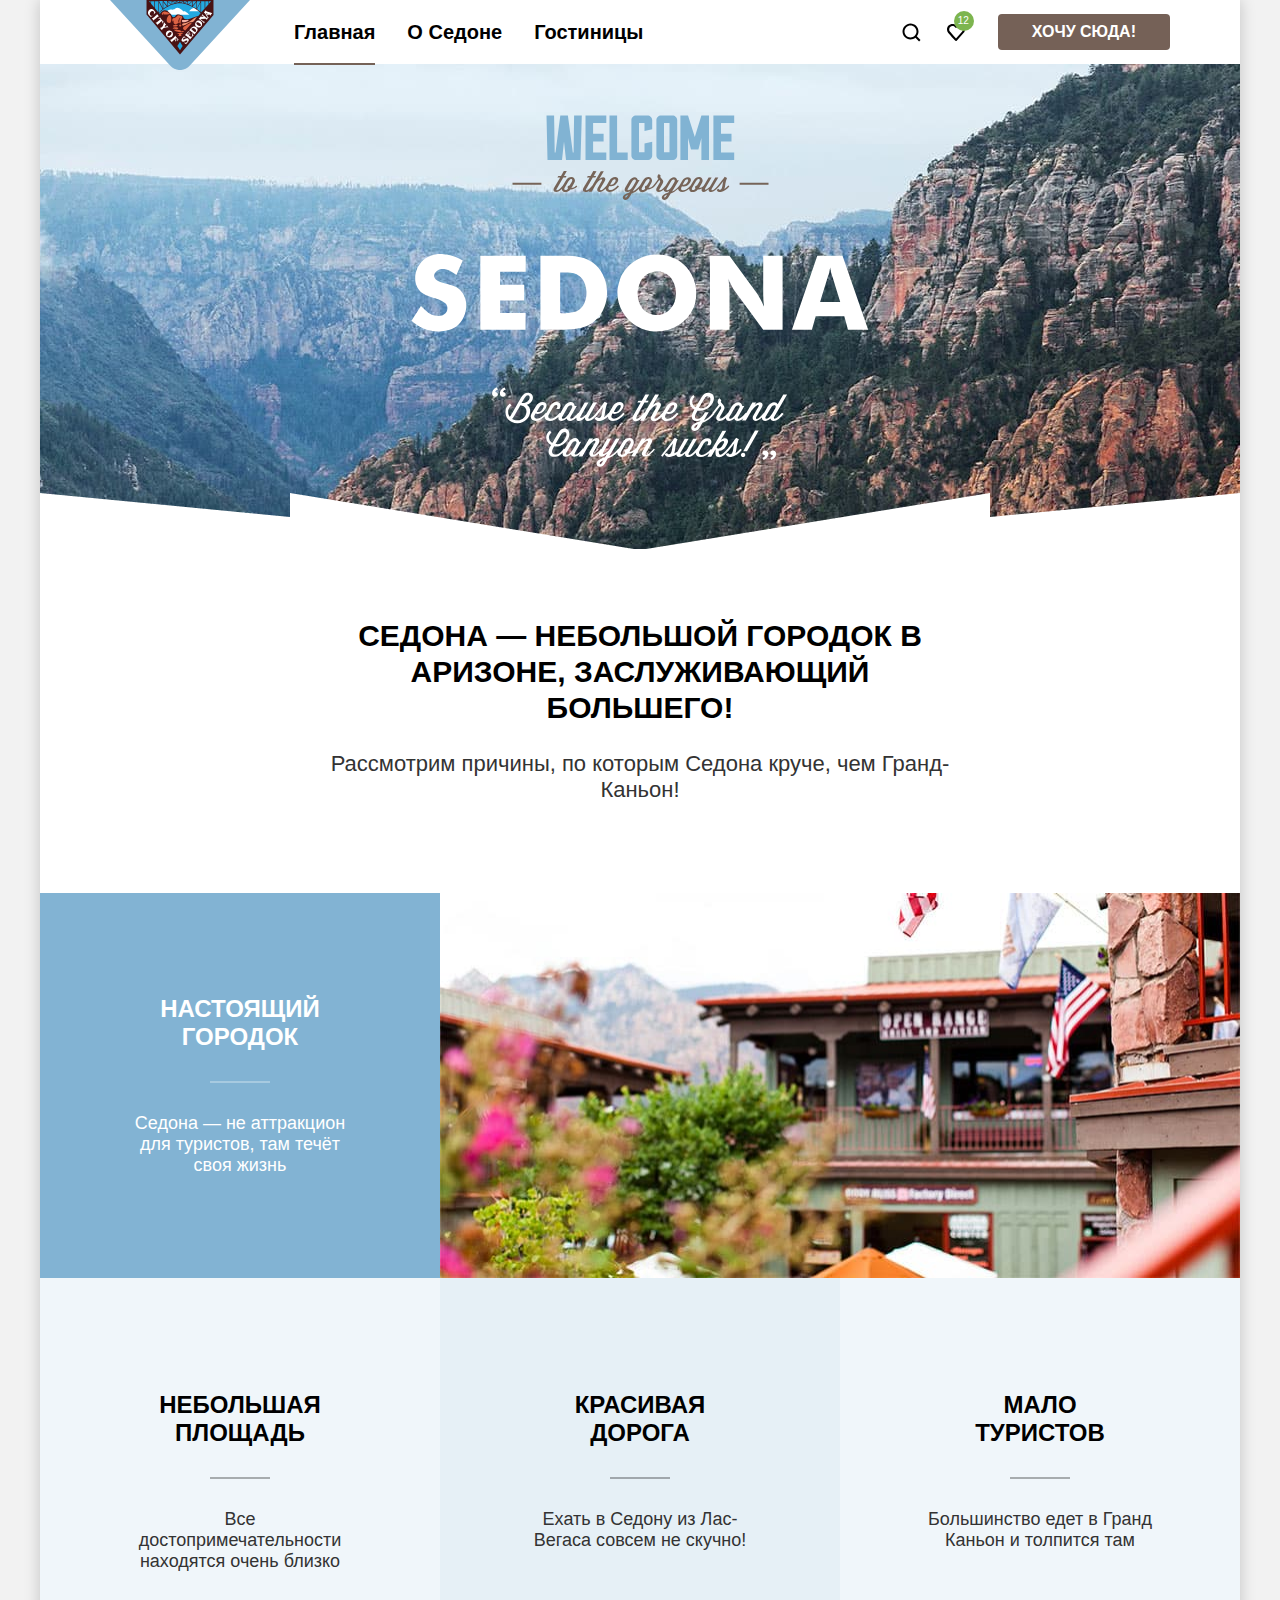
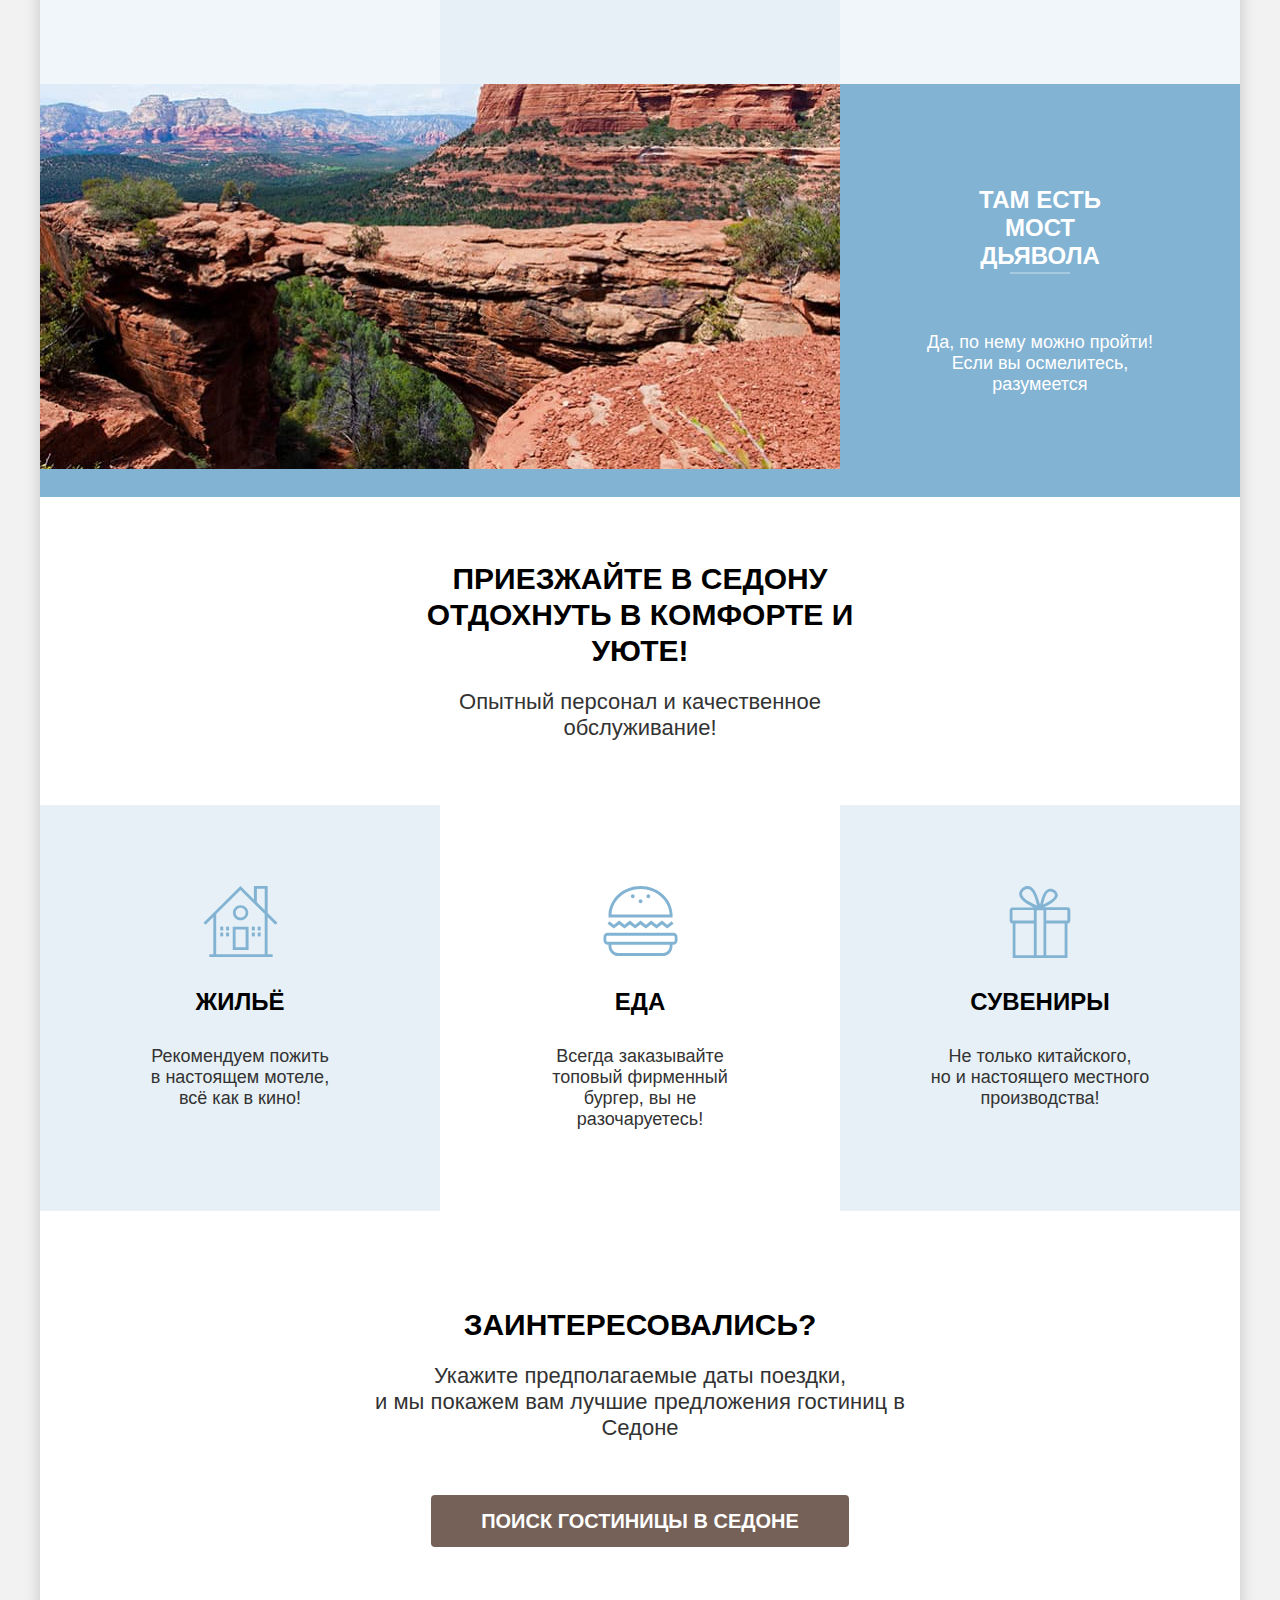
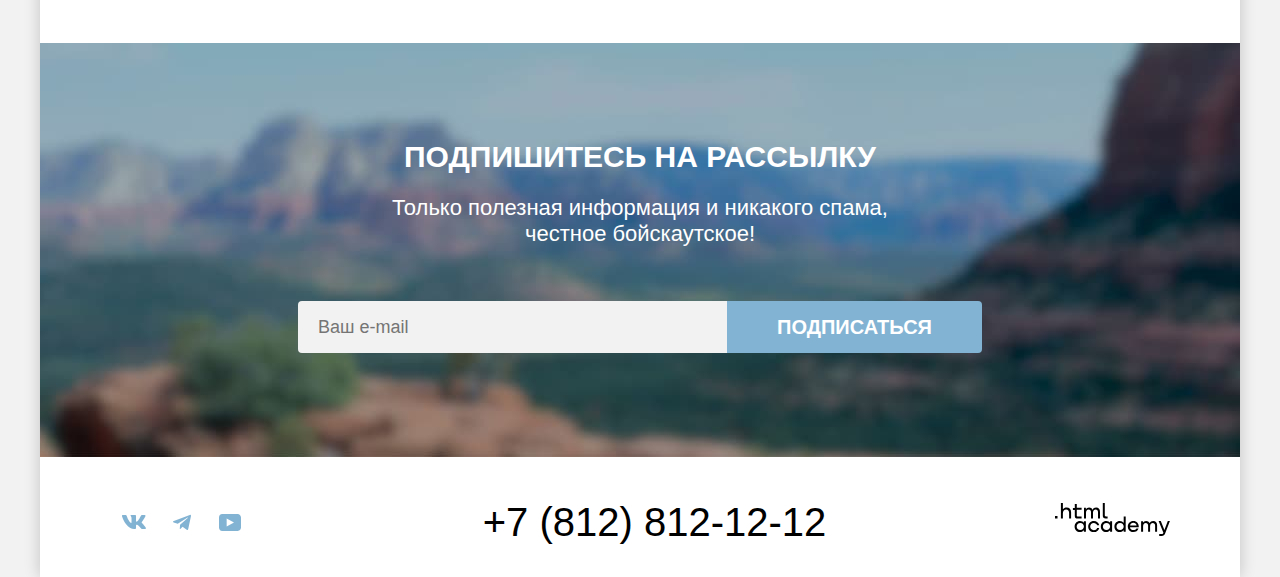
==== commit 30de4bf0: "исправления-2" ====
--- a/index.html
+++ b/index.html
@@ -134,15 +134,14 @@
         <section class="newsletter">
           <h2 class="newsletter-title">Подпишитесь на рассылку</h2>
           <p class="newsletter-description">Только полезная информация и никакого спама, <br>честное бойскаутское!</p>
-          <div class="newsletter-form">
-            <form class="newsletter-form" action="https://echo.htmlacademy.ru/" method="post">
-              <input class="newsletter-field field" placeholder="Ваш e-mail" type="email" name="newsletter-email"
-                id="newsletter-email" required>
-              <button class="newsletter-button button blue-button big-button" type="submit">
-                <span>Подписаться</span>
-              </button>
-            </form>
-          </div>
+          <form class="newsletter-form" action="https://echo.htmlacademy.ru/" method="post">
+            <label for="newsletter-email" class="visually-hidden">Введите ваш e-mail.</label>
+            <input class="newsletter-field field" placeholder="Ваш e-mail" type="email" name="newsletter-email"
+              id="newsletter-email" required>
+            <button class="newsletter-button button blue-button big-button" type="submit">
+              <span>Подписаться</span>
+            </button>
+          </form>
         </section>
       </main>
       <footer class="page-footer">
@@ -209,11 +208,13 @@
             <form class="search-form" action="https://echo.htmlacademy.ru/" method="post">
               <div class="field-group date-group date-in">
                 <label class="date-label" for="date-start">Дата Заезда:</label>
-                <input class="date-field modal-field" type="text" id="date-start" name="date-start" placeholder="Укажите дату" value="27 апреля 2020" required>
+                <input class="date-field modal-field" type="text" id="date-start" name="date-start"
+                  placeholder="Укажите дату" value="27 апреля 2020" required>
               </div>
               <div class="field-group date-group date-out">
                 <label class="date-label" for="date-end">Дата Выезда:</label>
-                <input class="date-field modal-field" type="text" id="date-end" name="date-end" placeholder="Укажите дату" value="1 сентября 2023" required>
+                <input class="date-field modal-field" type="text" id="date-end" name="date-end"
+                  placeholder="Укажите дату" value="1 сентября 2023" required>
               </div>
               <div class="value-people-wrapper">
                 <div class="field-group value-people">
@@ -266,11 +267,12 @@
                   </div>
                 </div>
               </div>
-              <button class="button searching-button blue-button" type ="submit">Найти</button>
+              <button class="button searching-button blue-button" type="submit">Найти</button>
             </form>
           </section>
         </div>
       </div>
     </div>
   </body>
+
 </html>
--- a/styles/styles.css
+++ b/styles/styles.css
@@ -114,7 +114,7 @@
   top: calc(50% - 10px/2 - 11px);
   z-index: 1;
   color: #ffffff;
-  font-family: "PT Sans";
+  font-family: "PT Sans", sans-serif;
   font-weight: 400;
 }
 
@@ -233,7 +233,8 @@
   font-size: 18px;
   line-height: 21px;
   text-align: center;
-  margin: 0 85px;
+  display: block;
+  margin: 0;
   color: #333333;
 }
 
@@ -293,7 +294,7 @@
   font-size: 18px;
   line-height: 21px;
   text-align: center;
-  display: inline-block;
+  display: block;
   width: 230px;
   margin: 0;
   color: #333333;
@@ -352,15 +353,11 @@
   list-style-type: none;
   display: grid;
   grid-template-columns: repeat(3, 1fr);
-  grid-template-rows: repeat(3, 1fr);
+  grid-template-rows: repeat(3, auto);
   grid-auto-rows: 1fr;
   margin: 0;
   padding: 0;
   gap: 0;
-}
-
-.reasons-item.blue-block {
-  grid-column: 1 / 4
 }
 
 .reasons-item {
@@ -369,13 +366,14 @@
   display: flex;
   flex-direction: row;
   min-width: 400px;
-  margin: 0;
+  padding: 112.5px 85px;
+  box-sizing: border-box;
 }
 
 .reason-card {
-  margin: auto;
   display: flex;
   flex-direction: column;
+  align-items: center;
   position: relative;
 }
 
@@ -386,11 +384,20 @@
   background-color: rgba(0, 0, 0, 0.3);;
   position: absolute;
   top: 86px;
-  left: 170px;
+}
+
+.reasons-item.blue-block {
+  grid-column: 1 / 4;
+  padding: 0;
+}
+
+.blue-block .reason-card {
+  padding: 102px 85px;
 }
 
 .blue-block .reason-card::after {
   background-color: rgba(255, 255, 255, 0.3);
+  top: 188px;
 }
 
 .gray-block {
@@ -485,8 +492,9 @@
   line-height: 28px;
   text-transform: uppercase;
   max-width: 175px;
-  margin: auto;
   text-align: center;
+  display: block;
+  margin: 0;
   margin-bottom: 62px;
 }
 
@@ -509,6 +517,7 @@
   background-repeat: no-repeat;
   text-align: center;
   padding: 96px 258px 104px;
+  background-size: cover;
 }
 
 .newsletter-inner {
@@ -559,6 +568,10 @@
   margin-bottom: 54px;
 }
 
+.newsletter-inner .newsletter-description {
+  color: #333333;
+}
+
 .inner-header-title {
   font-family: "PT Sans Bold", sans-serif;
   font-weight: 700;
@@ -647,6 +660,7 @@
 .catalog-filter {
   display: flex;
   gap: 70px;
+  flex-wrap: wrap;
 }
 
 /*Кастомные checkbox и radio */
@@ -856,6 +870,7 @@
   column-gap: 20px;
   row-gap: 16px;
   grid-template-columns: repeat(2, 1fr);
+  grid-template-rows: max-content auto max-content max-content max-content;
   grid-template-areas:
       "image image"
       "link link"
@@ -871,6 +886,7 @@
 
 .hotel-card-image-link {
   grid-area: image;
+  display: block;
 }
 
 .hotel-card-type {
@@ -957,6 +973,8 @@
   text-decoration: none;
   color: #000000;
   grid-area: link;
+  display: block;
+  text-align: start;
 }
 
 .number-phone {
@@ -1230,12 +1248,13 @@
 .range-input {
   font-family: "PT Sans Bold", sans-serif;
   font-weight: 700;
-  width: 103px;
-  padding: 12px 20px;
+  width: 143px;
+  padding: 12px 42px 12px 20px;
   background: #F2F2F2;
   border: none;
   font-size: 18px;
   line-height: 24px;
+  box-sizing: border-box;
   position: relative;
 }
 
@@ -1359,7 +1378,7 @@
 }
 
 .date-field {
-  padding: 12px 20px 12px 20px;
+  padding: 12px 60px 12px 20px;
   width: 440px;
   box-sizing: border-box;
   margin-left: auto;
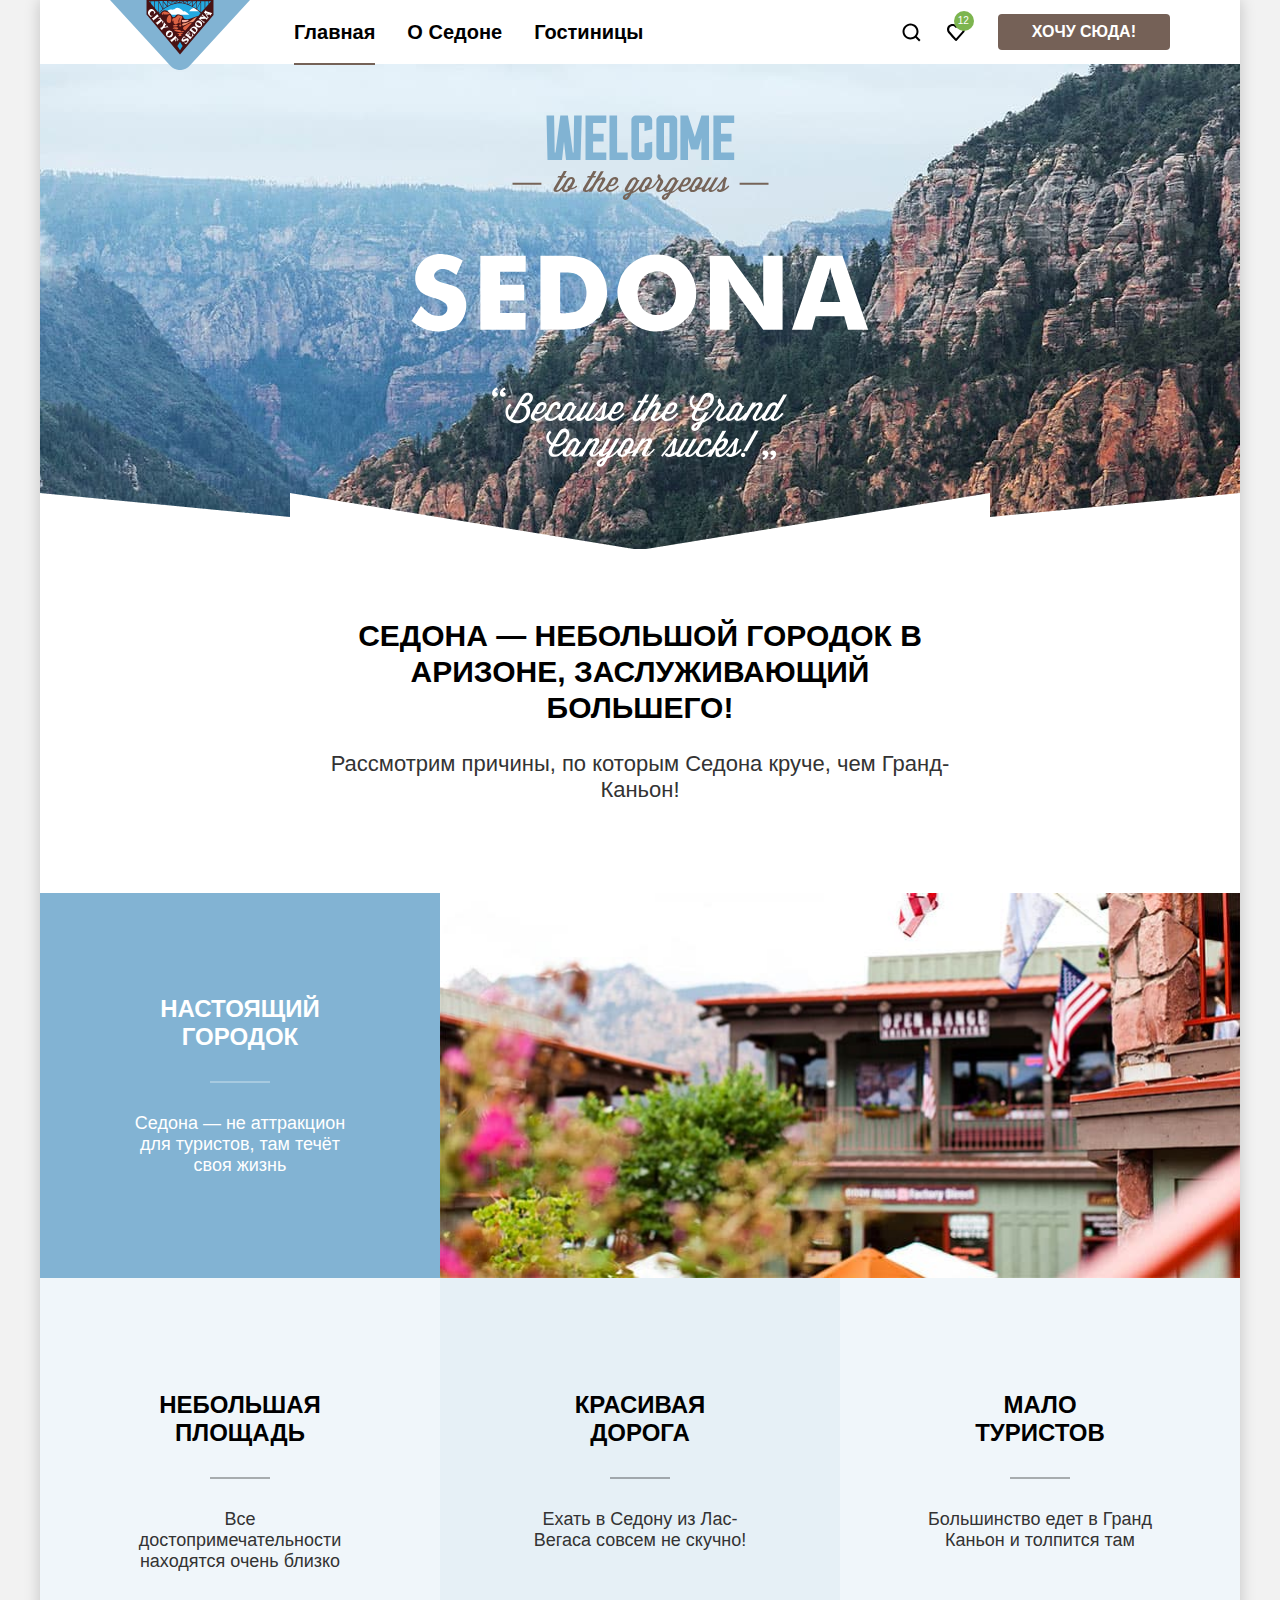
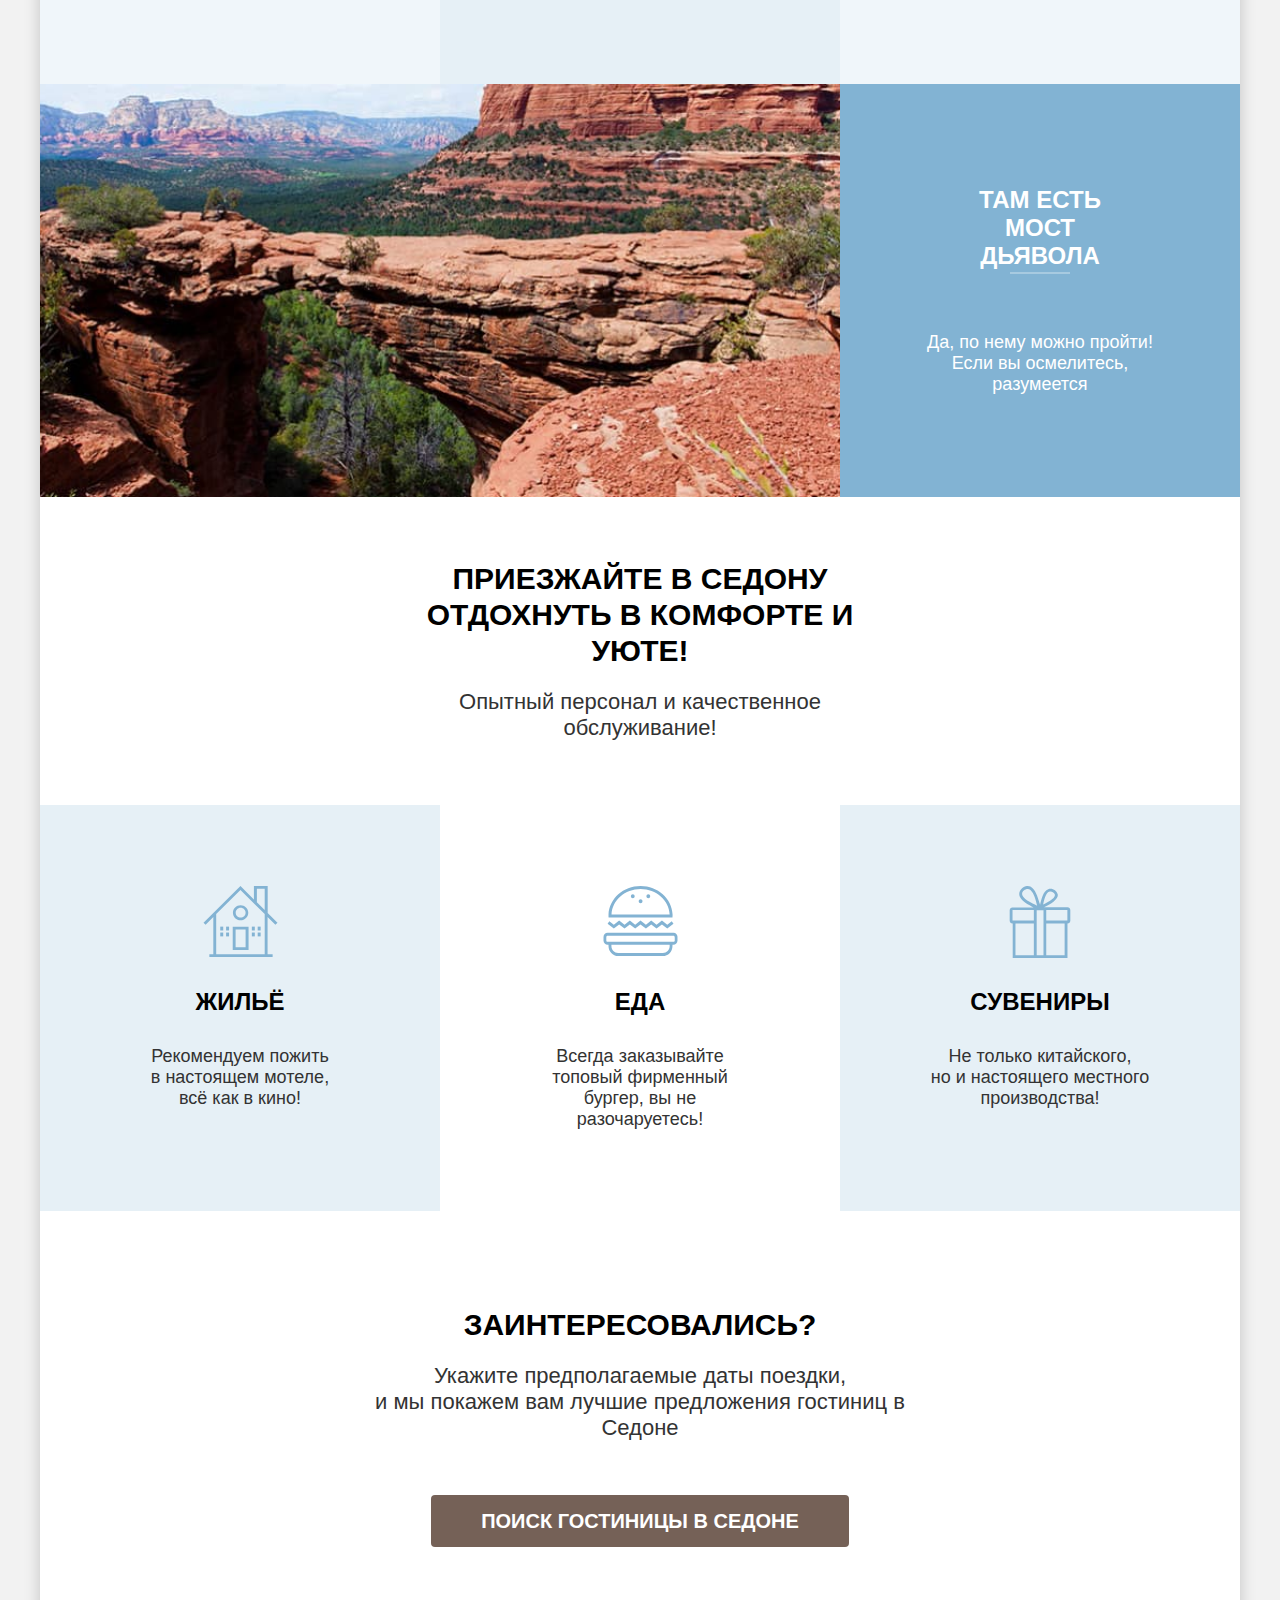
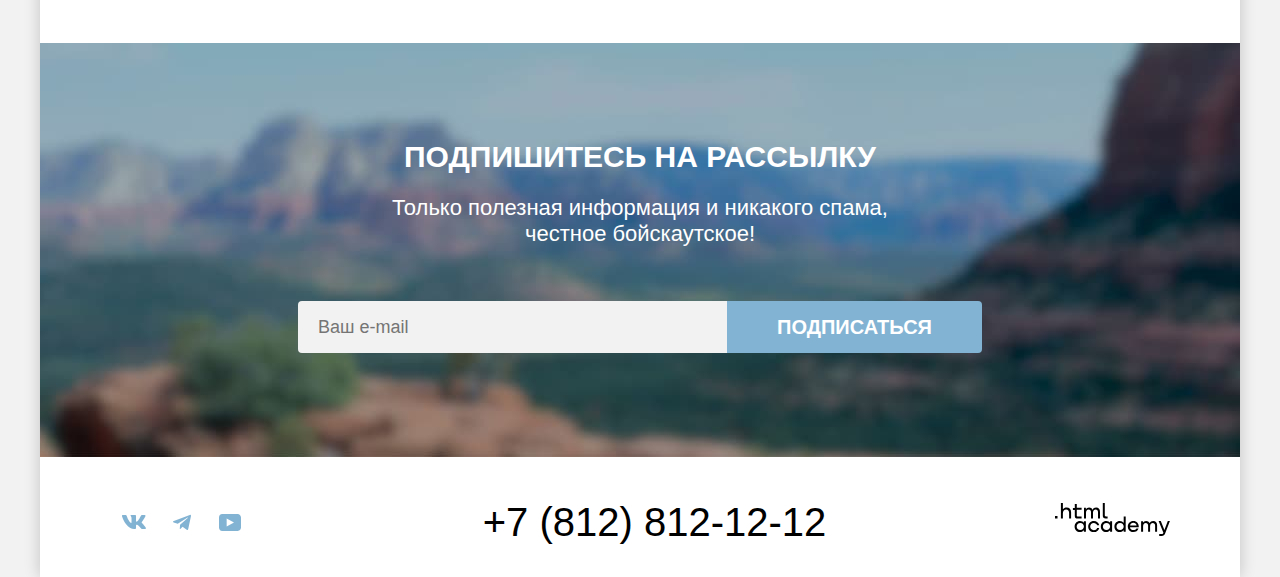
==== commit b2bfd813: "исправляет поведение изображений при переполнении" ====
--- a/index.html
+++ b/index.html
@@ -6,7 +6,7 @@
     <title>HTML Academy: Седона</title>
     <link rel="stylesheet" href="styles/styles.css">
     <link rel="icon" type="image/png" sizes="32x32" href="images/favicon.png">
-    <link rel="icon" href="images/favicon.ico">
+    <link rel="icon" href="favicon.ico">
   </head>
 
   <body>
@@ -74,7 +74,7 @@
                 <h3 class="block-title">Настоящий городок</h3>
                 <p class="block-description">Седона — не аттракцион для туристов, там течёт своя жизнь</p>
               </div>
-              <img src="images/advantages-town.jpg" alt="Фотография города" width="800" height="385">
+              <img class="reason-image" src="images/advantages-town.jpg" alt="Фотография города" width="800" height="385">
             </li>
             <li class="reasons-item">
               <div class="reason-card">
@@ -95,7 +95,7 @@
               </div>
             </li>
             <li class="reasons-item blue-block">
-              <img src="images/advantages-canyon.jpg" alt="Фотография моста дьявола" width="800" height="385">
+              <img class="reason-image" src="images/advantages-canyon.jpg" alt="Фотография моста дьявола" width="800" height="385">
               <div class="reason-card">
                 <h3 class="block-title">Там есть<br> мост дьявола</h3>
                 <p class="block-description">Да, по нему можно пройти! Если вы осмелитесь, разумеется</p>
--- a/styles/styles.css
+++ b/styles/styles.css
@@ -358,6 +358,11 @@
   margin: 0;
   padding: 0;
   gap: 0;
+}
+
+.reason-image {
+  height: 100%;
+  object-fit: cover;
 }
 
 .reasons-item {
@@ -578,7 +583,6 @@
   font-size: 60px;
   line-height: 78px;
   margin: 0;
-  margin-bottom: 8px;
 }
 
 .breadcrumbs {
@@ -588,7 +592,7 @@
   text-align: center;
   margin: 0;
   padding: 0;
-  margin-bottom: 40px;
+  margin-bottom: 34px;
 }
 
 .breadcrumbs-item:not(:last-child)::after {
@@ -598,7 +602,6 @@
   min-height: 20px;
   background-image: url("../images/icons/arrow-right.svg");
   background-repeat: no-repeat;
-  margin-left: 10px;
 }
 
 .breadcrumbs-item {
@@ -610,11 +613,14 @@
 }
 
 .breadcrumbs-home {
+  position: relative;
   min-width: 13px;
-  min-height: 16px;
+  min-height: 15px;
+  padding: 8px 10px 10px 0;
   background-image: url("../images/icons/breadcrumbs-home.svg");
   background-repeat: no-repeat;
-  background-position: bottom;
+  background-position: left center;
+
 }
 
 .breadcrumbs-home:hover {
@@ -928,19 +934,28 @@
 .stars-area {
   grid-area: stars;
   height: 100%;
-  display: flex;
-  gap: 6px;
-  align-items: center;
-  list-style-type: none;
-  margin: 0;
-  padding: 0;
-
-}
-.star {
-  background-image: url(../images/icons/star.svg);
-  background-repeat: no-repeat;
-  width: 18px;
-  height: 17px;
+}
+
+.stars-four {
+  background: url("../images/icons/star.svg") center left/18px 17px no-repeat,
+              url("../images/icons/star.svg") 24px center/18px 17px no-repeat,
+              url("../images/icons/star.svg") 48px center/18px 17px no-repeat,
+              url("../images/icons/star.svg") 72px center/18px 17px no-repeat;
+}
+
+.stars-three {
+  background: url("../images/icons/star.svg") center left/18px 17px no-repeat,
+              url("../images/icons/star.svg") 24px center/18px 17px no-repeat,
+              url("../images/icons/star.svg") 48px center/18px 17px no-repeat;
+}
+
+.stars-two {
+  background: url("../images/icons/star.svg") center left/18px 17px no-repeat,
+              url("../images/icons/star.svg") 24px center/18px 17px no-repeat;
+}
+
+.stars-one {
+  background: url("../images/icons/star.svg") center left/18px 17px no-repeat;
 }
 
 .rating {
